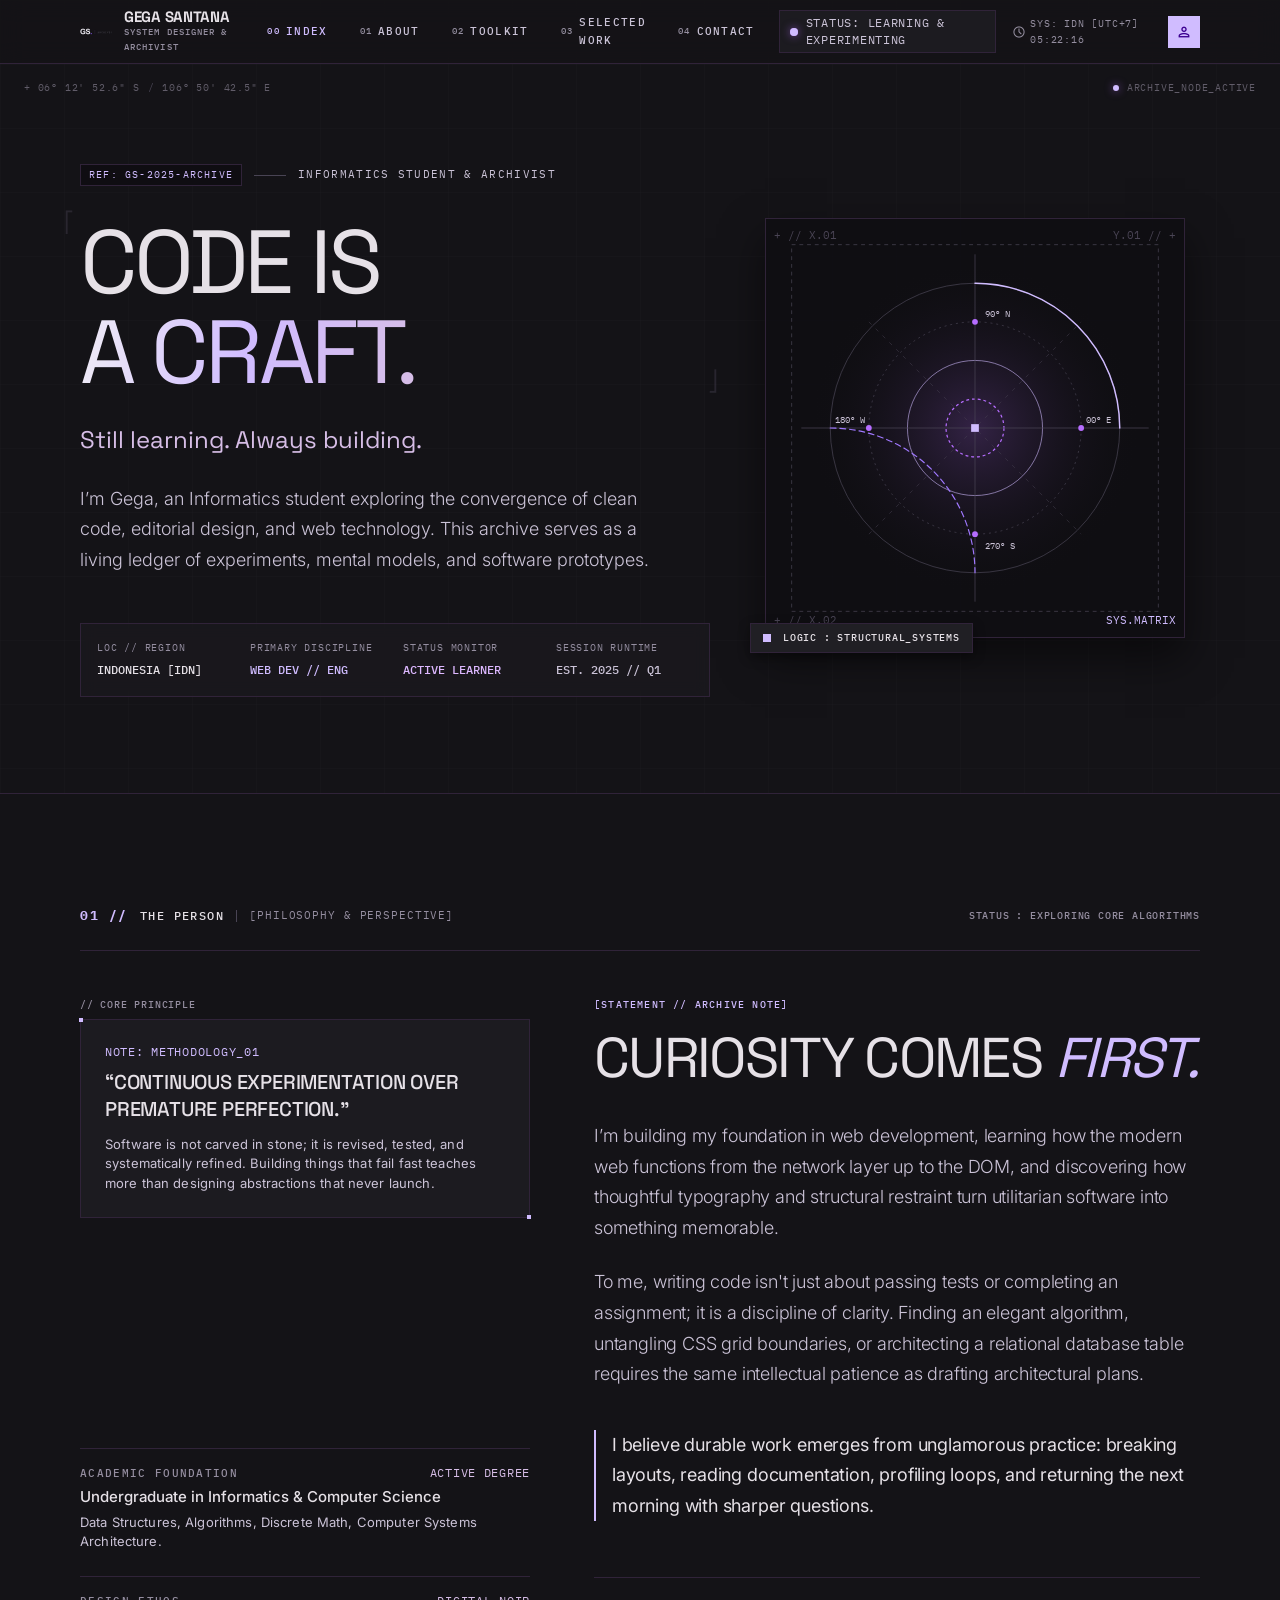
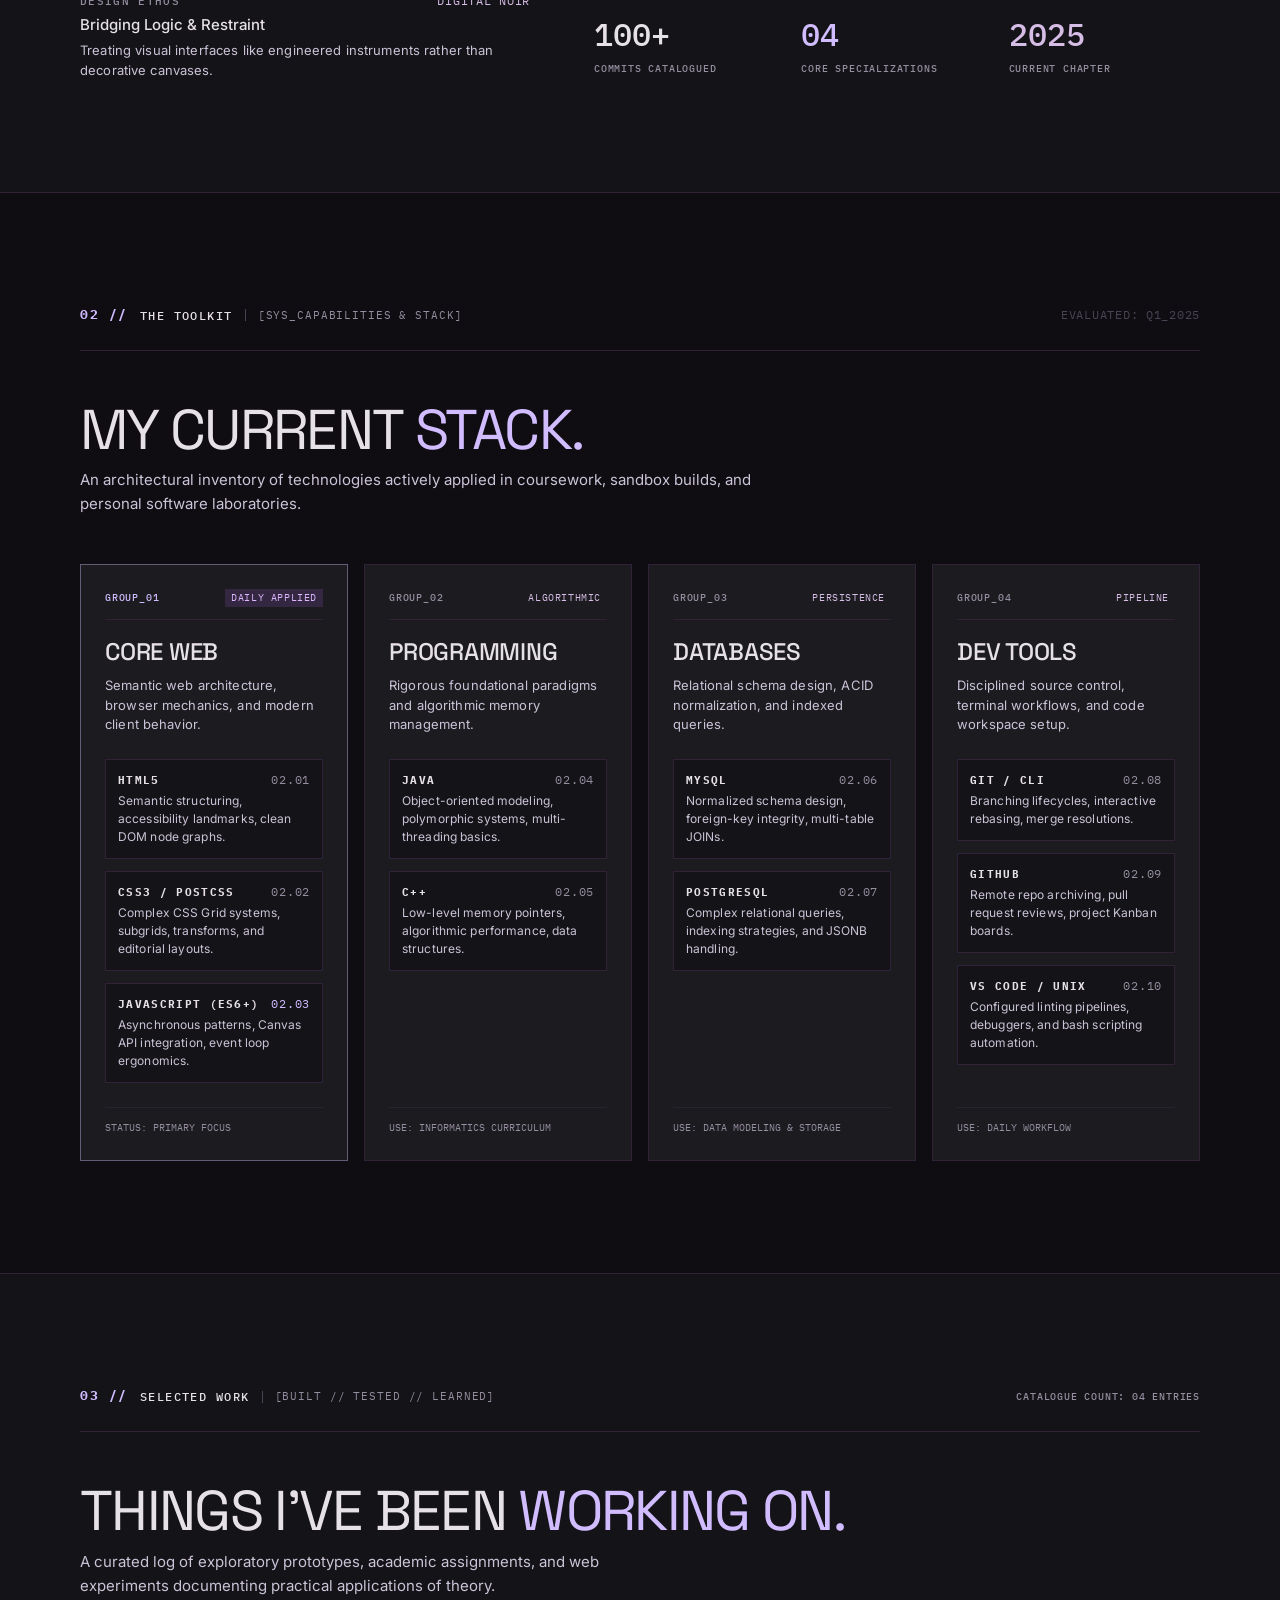
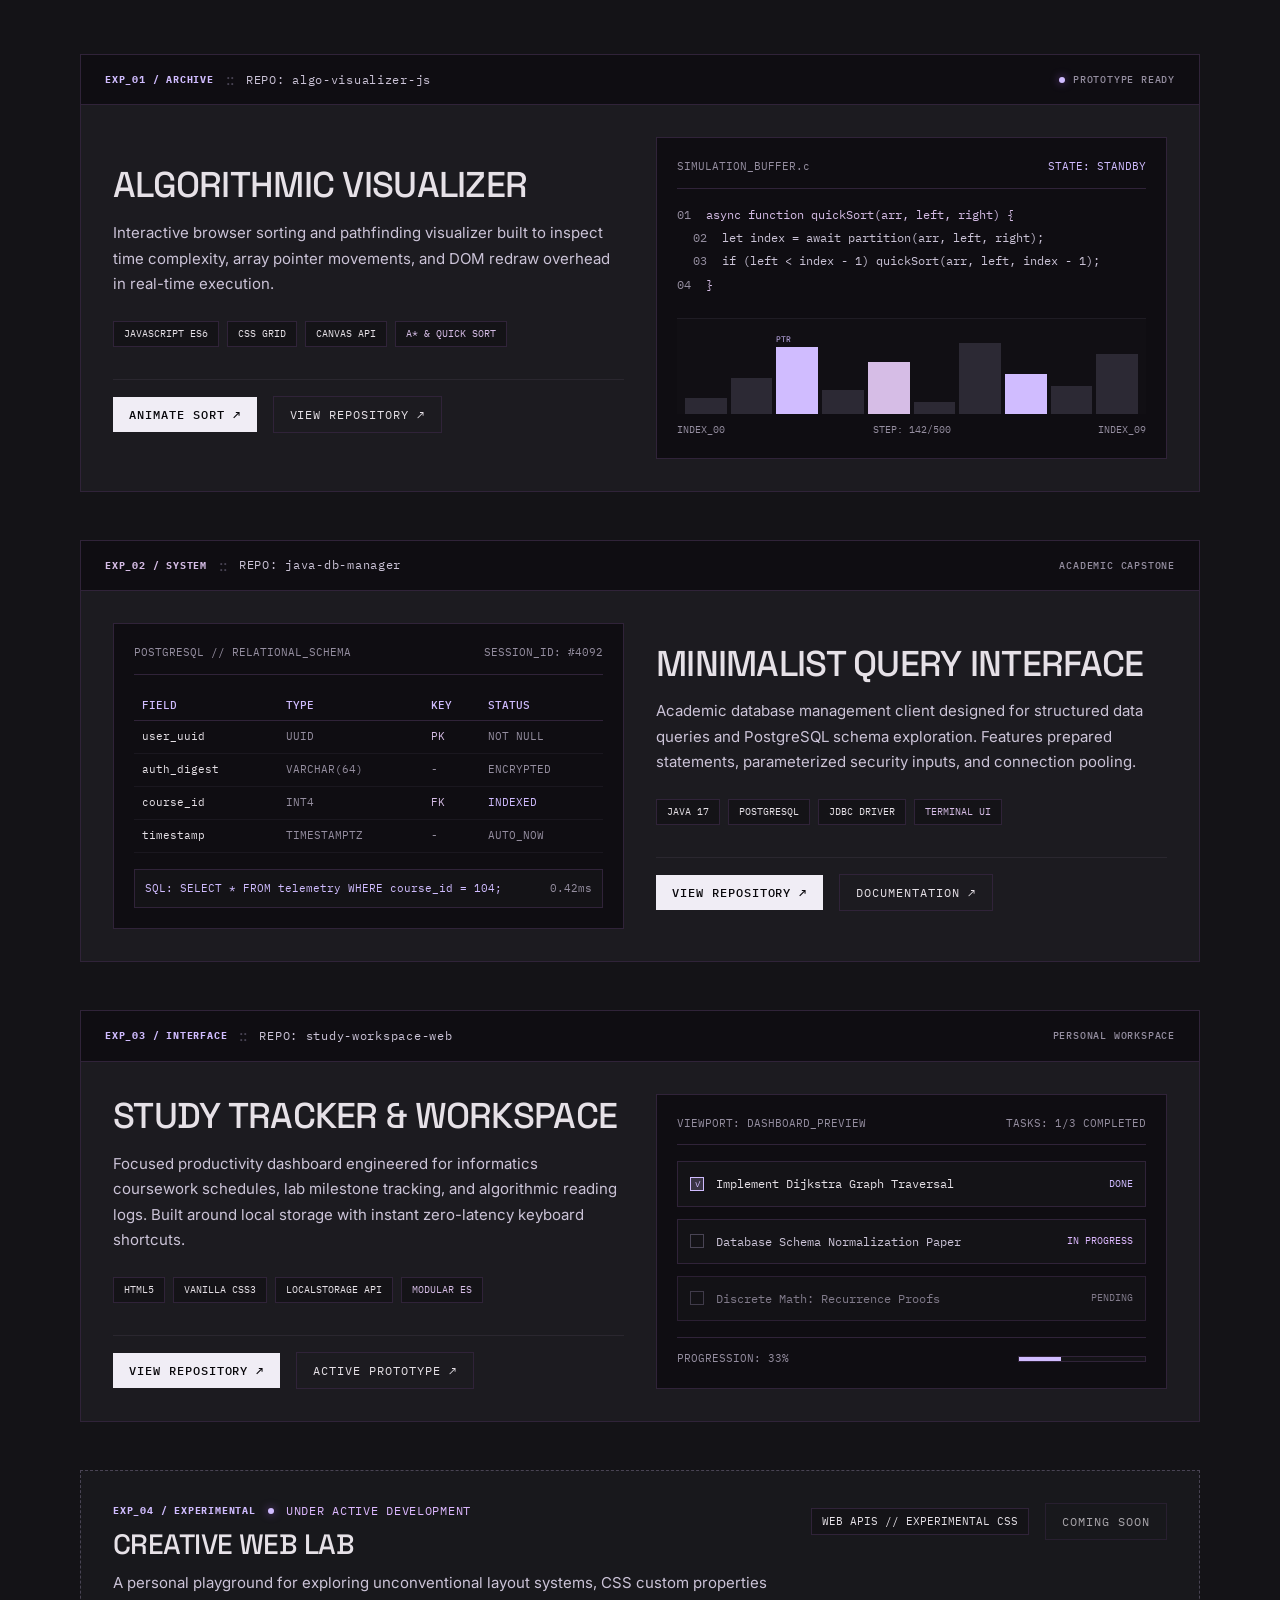
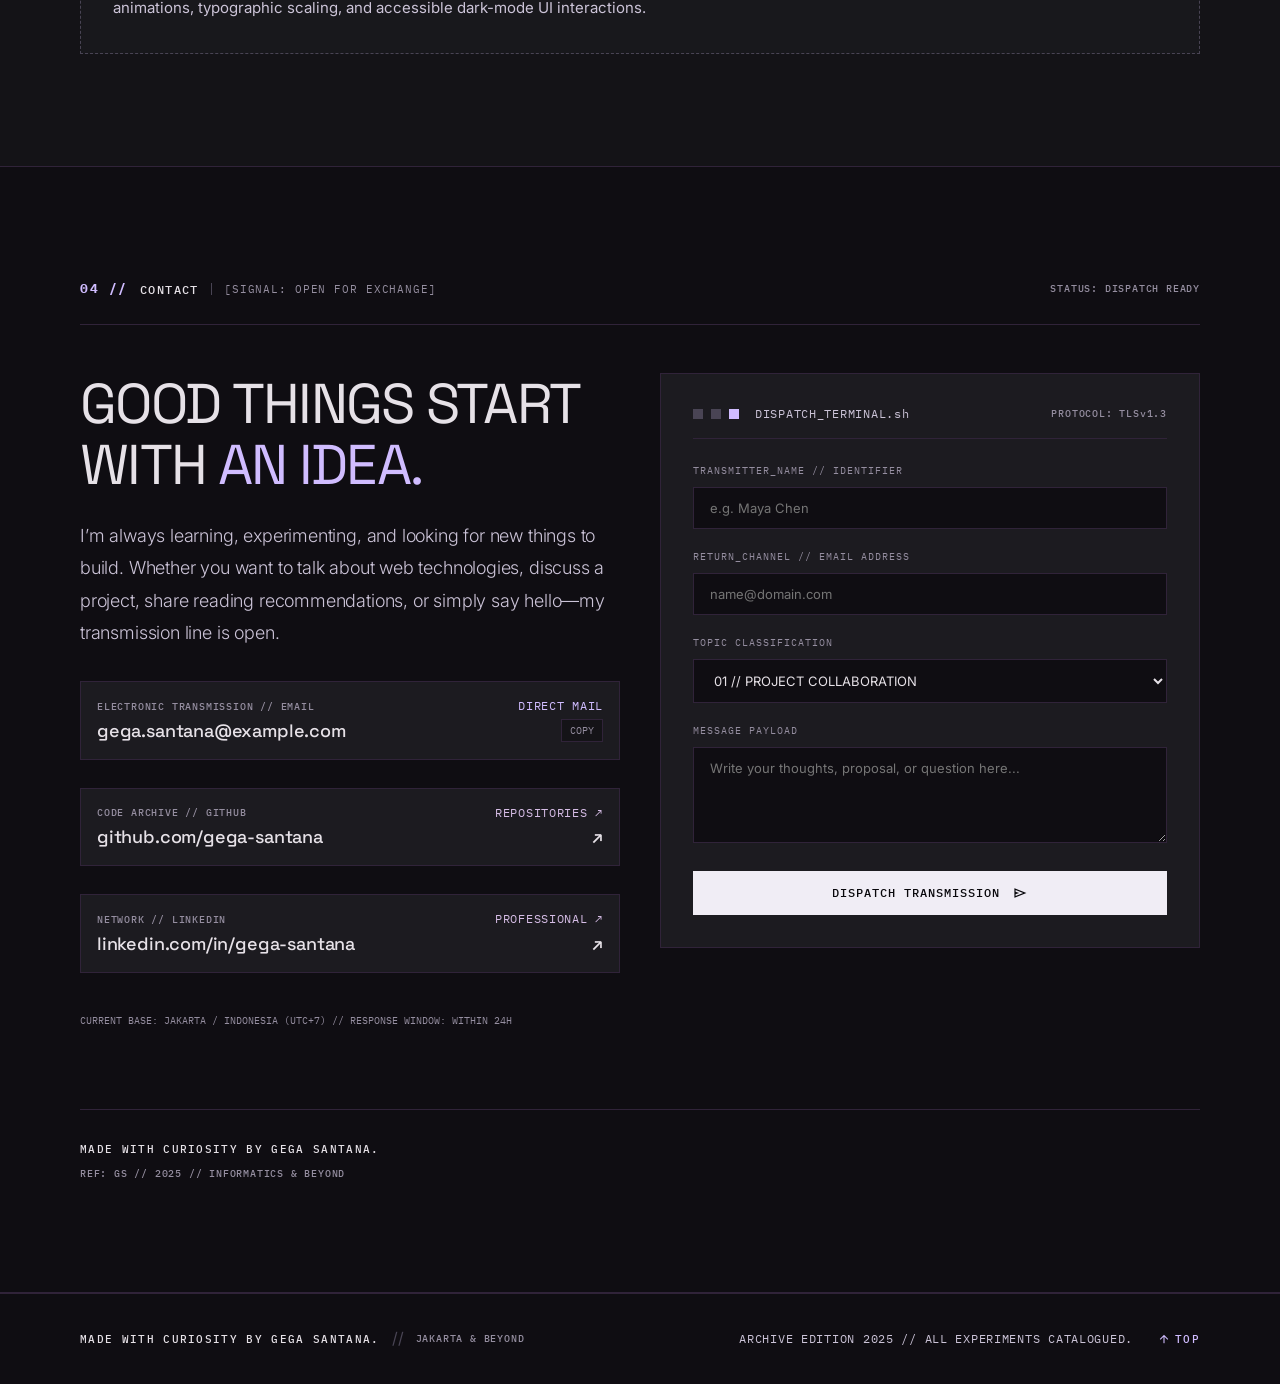
==== my-portfolio/index.html @ 88739dcd "Implementasi struktur dan desain portofolio Digital Noir" ====
<!DOCTYPE html>
<html lang="en">
<head>
  <meta charset="UTF-8">
  <meta name="viewport" content="width=device-width, initial-scale=1.0">
  <meta name="description" content="Gega Santana // Digital Noir Portfolio & Archive — Informatics student exploring clean code, editorial design, and web technology.">
  <title>Gega Santana // Digital Noir Archive</title>

  <!-- Google Fonts: Space Grotesk, Inter, IBM Plex Mono -->
  <link rel="preconnect" href="https://fonts.googleapis.com">
  <link rel="preconnect" href="https://fonts.gstatic.com" crossorigin>
  <link href="https://fonts.googleapis.com/css2?family=IBM+Plex+Mono:ital,wght@0,400;0,500;0,600;1,400&family=Inter:wght@300;400;500;600&family=Space+Grotesk:wght@400;500;600;700&display=swap" rel="stylesheet">

  <!-- Google Material Symbols Outlined -->
  <link href="https://fonts.googleapis.com/css2?family=Material+Symbols+Outlined:wght,FILL@100..700,0..1&display=swap" rel="stylesheet">

  <!-- Custom Stylesheets (Vanilla CSS3) -->
  <link rel="stylesheet" href="css/style.css">
  <link rel="stylesheet" href="css/responsive.css">
</head>
<body>

  <!-- =========================================================================
       SITE HEADER & ARCHIVAL NAVIGATION
       ========================================================================= -->
  <header class="site-header">
    <div class="site-wrapper header-container">
      
      <!-- Monogram Brand Identifier -->
      <a href="#index" class="brand-wrapper">
        <img src="assets/images/logo.png" alt="GS. Monogram Logo" class="brand-logo" id="site-logo">
        <div class="brand-meta">
          <span class="brand-name">GEGA SANTANA</span>
          <span class="brand-role">SYSTEM DESIGNER &amp; ARCHIVIST</span>
        </div>
      </a>

      <!-- Desktop Navigation Bar -->
      <nav class="desktop-nav" id="desktop-navigation">
        <a href="#index" class="nav-link active" data-nav="index">
          <span class="nav-index">00</span>INDEX
        </a>
        <a href="#about" class="nav-link" data-nav="about">
          <span class="nav-index">01</span>ABOUT
        </a>
        <a href="#toolkit" class="nav-link" data-nav="toolkit">
          <span class="nav-index">02</span>TOOLKIT
        </a>
        <a href="#selected-work" class="nav-link" data-nav="selected-work">
          <span class="nav-index">03</span>SELECTED WORK
        </a>
        <a href="#contact" class="nav-link" data-nav="contact">
          <span class="nav-index">04</span>CONTACT
        </a>
      </nav>

      <!-- Status & Utility Controls -->
      <div class="header-status-area">
        <div class="status-badge">
          <span class="status-ping-wrap">
            <span class="status-ping-pulse"></span>
            <span class="status-ping-dot"></span>
          </span>
          <span class="font-meta-code">STATUS: LEARNING &amp; EXPERIMENTING</span>
        </div>

        <div class="time-badge">
          <span class="material-symbols-outlined">schedule</span>
          <span id="utc-clock">SYS: IDN [UTC+7]</span>
        </div>

        <div class="avatar-badge" title="Gega Santana Identity Node">
          <span class="material-symbols-outlined">person</span>
        </div>

        <!-- Mobile Menu Toggle Button -->
        <button class="nav-toggle-btn" id="nav-toggle-btn" aria-label="Toggle Navigation Menu">
          <span></span>
          <span></span>
          <span></span>
        </button>
      </div>

    </div>
  </header>

  <!-- Mobile Drawer Menu -->
  <div class="mobile-nav-drawer" id="mobile-nav-drawer">
    <a href="#index" class="mobile-nav-link active" data-nav="index">
      <span>00 // INDEX</span>
      <span class="font-meta-tag">HOME</span>
    </a>
    <a href="#about" class="mobile-nav-link" data-nav="about">
      <span>01 // ABOUT</span>
      <span class="font-meta-tag">THE PERSON</span>
    </a>
    <a href="#toolkit" class="mobile-nav-link" data-nav="toolkit">
      <span>02 // TOOLKIT</span>
      <span class="font-meta-tag">TECH STACK</span>
    </a>
    <a href="#selected-work" class="mobile-nav-link" data-nav="selected-work">
      <span>03 // SELECTED WORK</span>
      <span class="font-meta-tag">CATALOGUE</span>
    </a>
    <a href="#contact" class="mobile-nav-link" data-nav="contact">
      <span>04 // CONTACT</span>
      <span class="font-meta-tag">DISPATCH</span>
    </a>
  </div>

  <main>
    <!-- =========================================================================
         HERO SECTION: CODE IS A CRAFT
         ========================================================================= -->
    <section class="hero-section" id="index">
      <div class="drafting-grid-bg"></div>

      <!-- Atmospheric Coordinates -->
      <div class="hero-coords-left">
        <span>+ 06° 12' 52.6" S</span>
        <span style="color: var(--color-outline-variant);">/</span>
        <span>106° 50' 42.5" E</span>
      </div>
      <div class="hero-coords-right">
        <span class="status-ping-dot" style="width: 6px; height: 6px;"></span>
        <span>ARCHIVE_NODE_ACTIVE</span>
      </div>

      <div class="site-wrapper">
        <div class="hero-grid">
          
          <!-- Left Column: Typography & Intent -->
          <div style="z-index: 2;">
            
            <div class="hero-badge-tag">
              <span class="hero-badge-ref">REF: GS-2025-ARCHIVE</span>
              <span class="hero-badge-line"></span>
              <span class="hero-badge-role">INFORMATICS STUDENT &amp; ARCHIVIST</span>
            </div>

            <div class="hero-title-wrap">
              <div class="bracket-tl">⎡</div>
              <h1 class="font-display-xl">
                CODE IS <br>
                <span class="text-gradient">A CRAFT.</span>
              </h1>
              <div class="bracket-br">⎦</div>
            </div>

            <h2 class="hero-subhead">
              Still learning. Always building.
            </h2>

            <p class="hero-narrative">
              I’m Gega, an Informatics student exploring the convergence of clean code, editorial design, and web technology. This archive serves as a living ledger of experiments, mental models, and software prototypes.
            </p>

            <!-- Technical Metadata Block -->
            <div class="hero-meta-panel">
              <div>
                <span class="meta-item-label">LOC // REGION</span>
                <span class="meta-item-value" style="color: var(--color-on-surface);">INDONESIA [IDN]</span>
              </div>
              <div>
                <span class="meta-item-label">PRIMARY DISCIPLINE</span>
                <span class="meta-item-value" style="color: var(--color-primary);">WEB DEV // ENG</span>
              </div>
              <div>
                <span class="meta-item-label">STATUS MONITOR</span>
                <span class="meta-item-value" style="color: var(--color-tertiary);">ACTIVE LEARNER</span>
              </div>
              <div>
                <span class="meta-item-label">SESSION RUNTIME</span>
                <span class="meta-item-value" style="color: var(--color-on-surface-variant);">EST. 2025 // Q1</span>
              </div>
            </div>

          </div>

          <!-- Right Column: Bespoke Architectural Vector Matrix -->
          <div class="vector-matrix-wrapper">
            <div class="vector-matrix-box">
              <div class="vector-bracket-tl">+ // X.01</div>
              <div class="vector-bracket-tr">Y.01 // +</div>
              <div class="vector-bracket-bl">+ // X.02</div>
              <div class="vector-bracket-br">SYS.MATRIX</div>

              <!-- Precision Technical SVG Matrix -->
              <svg class="vector-matrix-svg" viewBox="0 0 400 400" fill="none" xmlns="http://www.w3.org/2000/svg">
                <defs>
                  <radialGradient id="matrixGlow" cx="50%" cy="50%" r="50%">
                    <stop offset="0%" stop-color="#b66dff" stop-opacity="0.22" />
                    <stop offset="100%" stop-color="#141317" stop-opacity="0" />
                  </radialGradient>
                </defs>
                <rect x="10" y="10" width="380" height="380" stroke="currentColor" stroke-width="0.75" stroke-dasharray="4 4" />
                <circle cx="200" cy="200" r="170" fill="url(#matrixGlow)" />
                <circle cx="200" cy="200" r="150" stroke="currentColor" stroke-width="0.75" />
                <circle cx="200" cy="200" r="110" stroke="currentColor" stroke-width="0.75" stroke-dasharray="2 4" />
                <circle cx="200" cy="200" r="70" stroke="#d0bcff" stroke-width="1" stroke-opacity="0.6" />
                <circle cx="200" cy="200" r="30" stroke="#b66dff" stroke-width="1.25" stroke-dasharray="3 3" />
                
                <!-- Crosshair Axes -->
                <line x1="20" y1="200" x2="380" y2="200" stroke="currentColor" stroke-width="0.75" />
                <line x1="200" y1="20" x2="200" y2="380" stroke="currentColor" stroke-width="0.75" />
                
                <!-- Diagonal Calipers -->
                <line x1="90" y1="90" x2="310" y2="310" stroke="currentColor" stroke-width="0.5" stroke-dasharray="4 6" />
                <line x1="90" y1="310" x2="310" y2="90" stroke="currentColor" stroke-width="0.5" stroke-dasharray="4 6" />
                
                <!-- Geometric Matrix Points -->
                <rect x="196" y="196" width="8" height="8" fill="#d0bcff" />
                <circle cx="200" cy="90" r="3" fill="#b66dff" />
                <circle cx="200" cy="310" r="3" fill="#b66dff" />
                <circle cx="90" cy="200" r="3" fill="#b66dff" />
                <circle cx="310" cy="200" r="3" fill="#b66dff" />
                
                <!-- Caliper Arcs -->
                <path d="M 200 50 A 150 150 0 0 1 350 200" stroke="#d0bcff" stroke-width="1.5" stroke-linecap="round" />
                <path d="M 50 200 A 150 150 0 0 1 200 350" stroke="#a078ff" stroke-width="1.2" stroke-linecap="round" stroke-dasharray="6 4" />
                
                <!-- Monospaced Caliper Markings -->
                <text x="210" y="85" fill="#cbc3d7" font-family="IBM Plex Mono" font-size="9">90° N</text>
                <text x="315" y="195" fill="#cbc3d7" font-family="IBM Plex Mono" font-size="9">00° E</text>
                <text x="210" y="325" fill="#cbc3d7" font-family="IBM Plex Mono" font-size="9">270° S</text>
                <text x="55" y="195" fill="#cbc3d7" font-family="IBM Plex Mono" font-size="9">180° W</text>
              </svg>

              <!-- Floating Sub-label Card -->
              <div class="vector-matrix-caption">
                <span class="vector-matrix-caption-dot"></span>
                <span class="font-meta-tag" style="color: var(--color-on-surface); text-transform: uppercase;">LOGIC : STRUCTURAL_SYSTEMS</span>
              </div>
            </div>
          </div>

        </div>
      </div>
    </section>

    <!-- =========================================================================
         SECTION 01: THE PERSON (ABOUT & PHILOSOPHY)
         ========================================================================= -->
    <section class="section-block" id="about">
      <div class="site-wrapper section-inner">
        
        <!-- Section Index Header -->
        <div class="section-header-row">
          <div class="section-index-badge">
            <span class="section-index-number">01 //</span>
            <span class="section-index-title">THE PERSON</span>
            <span class="section-index-divider"></span>
            <span class="section-index-subtag">[PHILOSOPHY &amp; PERSPECTIVE]</span>
          </div>
          <div class="font-meta-tag" style="color: var(--color-outline);">STATUS : EXPLORING CORE ALGORITHMS</div>
        </div>

        <div class="about-grid">
          
          <!-- Left Column: Core Principle & Foundation -->
          <div class="about-left-col">
            <div>
              <span class="font-meta-tag" style="color: var(--color-outline); margin-bottom: 0.5rem; display: block;">// CORE PRINCIPLE</span>
              <div class="callout-block">
                <div class="corner-pin-tl"></div>
                <div class="corner-pin-br"></div>
                <span class="font-meta-code" style="color: var(--color-primary); display: block; margin-bottom: 0.5rem;">NOTE: METHODOLOGY_01</span>
                <p class="font-headline-sm" style="font-size: 1.25rem; text-transform: uppercase; margin-bottom: 0.75rem; color: var(--color-on-surface);">
                  “Continuous experimentation over premature perfection.”
                </p>
                <p class="font-body-sm" style="color: var(--color-on-surface-variant);">
                  Software is not carved in stone; it is revised, tested, and systematically refined. Building things that fail fast teaches more than designing abstractions that never launch.
                </p>
              </div>
            </div>

            <!-- Academic Foundation Specs -->
            <div class="academic-specs-card">
              <div class="academic-spec-row">
                <div class="academic-spec-head">
                  <span class="font-meta-index" style="color: var(--color-outline);">ACADEMIC FOUNDATION</span>
                  <span class="font-meta-code" style="color: var(--color-secondary);">ACTIVE DEGREE</span>
                </div>
                <p class="font-body-md" style="color: var(--color-on-surface); font-weight: 500;">Undergraduate in Informatics &amp; Computer Science</p>
                <p class="font-body-sm" style="color: var(--color-on-surface-variant); margin-top: 0.25rem;">Data Structures, Algorithms, Discrete Math, Computer Systems Architecture.</p>
              </div>

              <div class="academic-spec-row">
                <div class="academic-spec-head">
                  <span class="font-meta-index" style="color: var(--color-outline);">DESIGN ETHOS</span>
                  <span class="font-meta-code" style="color: var(--color-secondary);">DIGITAL NOIR</span>
                </div>
                <p class="font-body-md" style="color: var(--color-on-surface); font-weight: 500;">Bridging Logic &amp; Restraint</p>
                <p class="font-body-sm" style="color: var(--color-on-surface-variant); margin-top: 0.25rem;">Treating visual interfaces like engineered instruments rather than decorative canvases.</p>
              </div>
            </div>
          </div>

          <!-- Right Column: Editorial Reflection -->
          <div class="about-right-col">
            <span class="font-meta-tag" style="color: var(--color-primary); margin-bottom: 1rem; display: block; letter-spacing: 0.12em;">[STATEMENT // ARCHIVE NOTE]</span>
            <h2 class="font-headline-lg" style="margin-bottom: 2rem;">
              Curiosity comes <span style="color: var(--color-primary); font-style: italic;">first.</span>
            </h2>

            <div class="about-editorial-text font-body-lg" style="color: var(--color-on-surface-variant);">
              <p>
                I’m building my foundation in web development, learning how the modern web functions from the network layer up to the DOM, and discovering how thoughtful typography and structural restraint turn utilitarian software into something memorable.
              </p>
              <p>
                To me, writing code isn't just about passing tests or completing an assignment; it is a discipline of clarity. Finding an elegant algorithm, untangling CSS grid boundaries, or architecting a relational database table requires the same intellectual patience as drafting architectural plans.
              </p>
              <p class="quote-highlight">
                I believe durable work emerges from unglamorous practice: breaking layouts, reading documentation, profiling loops, and returning the next morning with sharper questions.
              </p>
            </div>

            <!-- Metrics Bar -->
            <div class="metrics-bar">
              <div>
                <span class="metric-number" style="color: var(--color-on-surface);">100+</span>
                <span class="font-meta-tag" style="color: var(--color-outline);">COMMITS CATALOGUED</span>
              </div>
              <div>
                <span class="metric-number" style="color: var(--color-primary);">04</span>
                <span class="font-meta-tag" style="color: var(--color-outline);">CORE SPECIALIZATIONS</span>
              </div>
              <div>
                <span class="metric-number" style="color: var(--color-secondary);">2025</span>
                <span class="font-meta-tag" style="color: var(--color-outline);">CURRENT CHAPTER</span>
              </div>
            </div>
          </div>

        </div>

      </div>
    </section>

    <!-- =========================================================================
         SECTION 02: THE TOOLKIT (TECHNICAL STACK)
         ========================================================================= -->
    <section class="section-block" id="toolkit" style="background-color: var(--color-surface-lowest);">
      <div class="site-wrapper section-inner">
        
        <!-- Section Index Header -->
        <div class="section-header-row">
          <div class="section-index-badge">
            <span class="section-index-number">02 //</span>
            <span class="section-index-title">THE TOOLKIT</span>
            <span class="section-index-divider"></span>
            <span class="section-index-subtag">[SYS_CAPABILITIES &amp; STACK]</span>
          </div>
          <div class="font-meta-code" style="color: var(--color-outline-variant);">EVALUATED: Q1_2025</div>
        </div>

        <div style="margin-bottom: 3rem;">
          <h2 class="font-headline-lg">
            My current <span style="color: var(--color-primary);">stack.</span>
          </h2>
          <p class="font-body-md" style="color: var(--color-on-surface-variant); margin-top: 0.5rem; max-width: 42rem;">
            An architectural inventory of technologies actively applied in coursework, sandbox builds, and personal software laboratories.
          </p>
        </div>

        <!-- 4-Group Architectural Stack Grid -->
        <div class="toolkit-matrix">
          
          <!-- Group 01: Core Web -->
          <div class="toolkit-group-card featured">
            <div>
              <div class="toolkit-group-header">
                <span class="font-meta-tag" style="color: var(--color-primary);">GROUP_01</span>
                <span class="badge-tag-pill tertiary font-meta-code">DAILY APPLIED</span>
              </div>
              <h3 class="font-headline-sm" style="color: var(--color-on-surface); text-transform: uppercase; margin-bottom: 0.5rem;">CORE WEB</h3>
              <p class="font-body-sm" style="color: var(--color-on-surface-variant);">Semantic web architecture, browser mechanics, and modern client behavior.</p>

              <div class="toolkit-items-stack">
                <div class="toolkit-item-box featured">
                  <div class="toolkit-item-header">
                    <span class="font-meta-index" style="color: var(--color-on-surface); font-weight: 700;">HTML5</span>
                    <span class="font-meta-code" style="color: var(--color-outline);">02.01</span>
                  </div>
                  <p class="font-body-sm" style="color: var(--color-on-surface-variant); font-size: 0.75rem;">Semantic structuring, accessibility landmarks, clean DOM node graphs.</p>
                </div>

                <div class="toolkit-item-box featured">
                  <div class="toolkit-item-header">
                    <span class="font-meta-index" style="color: var(--color-on-surface); font-weight: 700;">CSS3 / POSTCSS</span>
                    <span class="font-meta-code" style="color: var(--color-outline);">02.02</span>
                  </div>
                  <p class="font-body-sm" style="color: var(--color-on-surface-variant); font-size: 0.75rem;">Complex CSS Grid systems, subgrids, transforms, and editorial layouts.</p>
                </div>

                <div class="toolkit-item-box featured">
                  <div class="toolkit-item-header">
                    <span class="font-meta-index" style="color: var(--color-on-surface); font-weight: 700;">JAVASCRIPT (ES6+)</span>
                    <span class="font-meta-code" style="color: var(--color-primary);">02.03</span>
                  </div>
                  <p class="font-body-sm" style="color: var(--color-on-surface-variant); font-size: 0.75rem;">Asynchronous patterns, Canvas API integration, event loop ergonomics.</p>
                </div>
              </div>
            </div>
            <div class="toolkit-footer-note">STATUS: PRIMARY FOCUS</div>
          </div>

          <!-- Group 02: Programming -->
          <div class="toolkit-group-card">
            <div>
              <div class="toolkit-group-header">
                <span class="font-meta-tag" style="color: var(--color-outline);">GROUP_02</span>
                <span class="badge-tag-pill secondary font-meta-code">ALGORITHMIC</span>
              </div>
              <h3 class="font-headline-sm" style="color: var(--color-on-surface); text-transform: uppercase; margin-bottom: 0.5rem;">PROGRAMMING</h3>
              <p class="font-body-sm" style="color: var(--color-on-surface-variant);">Rigorous foundational paradigms and algorithmic memory management.</p>

              <div class="toolkit-items-stack">
                <div class="toolkit-item-box">
                  <div class="toolkit-item-header">
                    <span class="font-meta-index" style="color: var(--color-on-surface); font-weight: 700;">JAVA</span>
                    <span class="font-meta-code" style="color: var(--color-outline);">02.04</span>
                  </div>
                  <p class="font-body-sm" style="color: var(--color-on-surface-variant); font-size: 0.75rem;">Object-oriented modeling, polymorphic systems, multi-threading basics.</p>
                </div>

                <div class="toolkit-item-box">
                  <div class="toolkit-item-header">
                    <span class="font-meta-index" style="color: var(--color-on-surface); font-weight: 700;">C++</span>
                    <span class="font-meta-code" style="color: var(--color-outline);">02.05</span>
                  </div>
                  <p class="font-body-sm" style="color: var(--color-on-surface-variant); font-size: 0.75rem;">Low-level memory pointers, algorithmic performance, data structures.</p>
                </div>
              </div>
            </div>
            <div class="toolkit-footer-note">USE: INFORMATICS CURRICULUM</div>
          </div>

          <!-- Group 03: Databases -->
          <div class="toolkit-group-card">
            <div>
              <div class="toolkit-group-header">
                <span class="font-meta-tag" style="color: var(--color-outline);">GROUP_03</span>
                <span class="badge-tag-pill secondary font-meta-code">PERSISTENCE</span>
              </div>
              <h3 class="font-headline-sm" style="color: var(--color-on-surface); text-transform: uppercase; margin-bottom: 0.5rem;">DATABASES</h3>
              <p class="font-body-sm" style="color: var(--color-on-surface-variant);">Relational schema design, ACID normalization, and indexed queries.</p>

              <div class="toolkit-items-stack">
                <div class="toolkit-item-box">
                  <div class="toolkit-item-header">
                    <span class="font-meta-index" style="color: var(--color-on-surface); font-weight: 700;">MYSQL</span>
                    <span class="font-meta-code" style="color: var(--color-outline);">02.06</span>
                  </div>
                  <p class="font-body-sm" style="color: var(--color-on-surface-variant); font-size: 0.75rem;">Normalized schema design, foreign-key integrity, multi-table JOINs.</p>
                </div>

                <div class="toolkit-item-box">
                  <div class="toolkit-item-header">
                    <span class="font-meta-index" style="color: var(--color-on-surface); font-weight: 700;">POSTGRESQL</span>
                    <span class="font-meta-code" style="color: var(--color-outline);">02.07</span>
                  </div>
                  <p class="font-body-sm" style="color: var(--color-on-surface-variant); font-size: 0.75rem;">Complex relational queries, indexing strategies, and JSONB handling.</p>
                </div>
              </div>
            </div>
            <div class="toolkit-footer-note">USE: DATA MODELING &amp; STORAGE</div>
          </div>

          <!-- Group 04: Dev Tools -->
          <div class="toolkit-group-card">
            <div>
              <div class="toolkit-group-header">
                <span class="font-meta-tag" style="color: var(--color-outline);">GROUP_04</span>
                <span class="badge-tag-pill secondary font-meta-code">PIPELINE</span>
              </div>
              <h3 class="font-headline-sm" style="color: var(--color-on-surface); text-transform: uppercase; margin-bottom: 0.5rem;">DEV TOOLS</h3>
              <p class="font-body-sm" style="color: var(--color-on-surface-variant);">Disciplined source control, terminal workflows, and code workspace setup.</p>

              <div class="toolkit-items-stack">
                <div class="toolkit-item-box">
                  <div class="toolkit-item-header">
                    <span class="font-meta-index" style="color: var(--color-on-surface); font-weight: 700;">GIT / CLI</span>
                    <span class="font-meta-code" style="color: var(--color-outline);">02.08</span>
                  </div>
                  <p class="font-body-sm" style="color: var(--color-on-surface-variant); font-size: 0.75rem;">Branching lifecycles, interactive rebasing, merge resolutions.</p>
                </div>

                <div class="toolkit-item-box">
                  <div class="toolkit-item-header">
                    <span class="font-meta-index" style="color: var(--color-on-surface); font-weight: 700;">GITHUB</span>
                    <span class="font-meta-code" style="color: var(--color-outline);">02.09</span>
                  </div>
                  <p class="font-body-sm" style="color: var(--color-on-surface-variant); font-size: 0.75rem;">Remote repo archiving, pull request reviews, project Kanban boards.</p>
                </div>

                <div class="toolkit-item-box">
                  <div class="toolkit-item-header">
                    <span class="font-meta-index" style="color: var(--color-on-surface); font-weight: 700;">VS CODE / UNIX</span>
                    <span class="font-meta-code" style="color: var(--color-outline);">02.10</span>
                  </div>
                  <p class="font-body-sm" style="color: var(--color-on-surface-variant); font-size: 0.75rem;">Configured linting pipelines, debuggers, and bash scripting automation.</p>
                </div>
              </div>
            </div>
            <div class="toolkit-footer-note">USE: DAILY WORKFLOW</div>
          </div>

        </div>

      </div>
    </section>

    <!-- =========================================================================
         SECTION 03: SELECTED WORK (EXPERIMENTS & CAPSTONES)
         ========================================================================= -->
    <section class="section-block" id="selected-work">
      <div class="site-wrapper section-inner">
        
        <!-- Section Index Header -->
        <div class="section-header-row">
          <div class="section-index-badge">
            <span class="section-index-number">03 //</span>
            <span class="section-index-title">SELECTED WORK</span>
            <span class="section-index-divider"></span>
            <span class="section-index-subtag">[BUILT // TESTED // LEARNED]</span>
          </div>
          <div class="font-meta-tag" style="color: var(--color-outline);">CATALOGUE COUNT: 04 ENTRIES</div>
        </div>

        <div style="margin-bottom: 3.5rem;">
          <h2 class="font-headline-lg">
            Things I’ve been <span style="color: var(--color-primary);">working on.</span>
          </h2>
          <p class="font-body-md" style="color: var(--color-on-surface-variant); margin-top: 0.5rem; max-width: 38rem;">
            A curated log of exploratory prototypes, academic assignments, and web experiments documenting practical applications of theory.
          </p>
        </div>

        <div class="project-list-stack">
          
          <!-- PROJECT 01: Algorithmic Visualizer -->
          <article class="project-card">
            <div class="project-card-header">
              <div style="display: flex; align-items: center; gap: 0.75rem;">
                <span class="font-meta-tag" style="color: var(--color-primary); font-weight: 700;">EXP_01 / ARCHIVE</span>
                <span style="color: var(--color-outline-variant);">::</span>
                <span class="font-meta-code" style="color: var(--color-on-surface-variant);">REPO: algo-visualizer-js</span>
              </div>
              <div style="display: flex; align-items: center; gap: 0.5rem;">
                <span class="status-ping-dot" style="width: 6px; height: 6px;"></span>
                <span class="font-meta-tag" style="color: var(--color-outline);">PROTOTYPE READY</span>
              </div>
            </div>

            <div class="project-card-body">
              <div>
                <h3 class="font-headline-md" style="margin-bottom: 0.75rem;">Algorithmic Visualizer</h3>
                <p class="font-body-md" style="color: var(--color-on-surface-variant); margin-bottom: 1.5rem; line-height: 1.7;">
                  Interactive browser sorting and pathfinding visualizer built to inspect time complexity, array pointer movements, and DOM redraw overhead in real-time execution.
                </p>

                <div class="project-chips-wrap">
                  <span class="tech-chip">JAVASCRIPT ES6</span>
                  <span class="tech-chip">CSS GRID</span>
                  <span class="tech-chip">CANVAS API</span>
                  <span class="tech-chip accent">A* &amp; QUICK SORT</span>
                </div>

                <div class="project-actions-row">
                  <a href="#selected-work" class="btn-primary-action" id="run-sort-btn">
                    <span>ANIMATE SORT</span> <span>↗</span>
                  </a>
                  <a href="#selected-work" class="btn-secondary-action">
                    <span>VIEW REPOSITORY</span> <span>↗</span>
                  </a>
                </div>
              </div>

              <!-- Interactive Schematic -->
              <div class="schematic-window">
                <div class="schematic-window-header">
                  <span>SIMULATION_BUFFER.c</span>
                  <span id="sort-state-indicator" style="color: var(--color-primary);">STATE: STANDBY</span>
                </div>

                <div class="code-snippet-box">
                  <p style="color: var(--color-secondary);"><span class="code-line-num">01</span> async function quickSort(arr, left, right) {</p>
                  <p style="padding-left: 1rem;"><span class="code-line-num">02</span>   let index = await partition(arr, left, right);</p>
                  <p style="padding-left: 1rem;"><span class="code-line-num">03</span>   if (left &lt; index - 1) quickSort(arr, left, index - 1);</p>
                  <p style="color: var(--color-secondary);"><span class="code-line-num">04</span> }</p>
                </div>

                <div class="bar-graph-display" id="bar-graph-container">
                  <div class="sort-bar" style="height: 20%;"></div>
                  <div class="sort-bar" style="height: 45%;"></div>
                  <div class="sort-bar active" style="height: 85%;"><span class="ptr-label">PTR</span></div>
                  <div class="sort-bar" style="height: 30%;"></div>
                  <div class="sort-bar pivot" style="height: 65%;"></div>
                  <div class="sort-bar" style="height: 15%;"></div>
                  <div class="sort-bar" style="height: 90%;"></div>
                  <div class="sort-bar active" style="height: 50%;"></div>
                  <div class="sort-bar" style="height: 35%;"></div>
                  <div class="sort-bar" style="height: 75%;"></div>
                </div>

                <div style="display: flex; justify-content: space-between; font-size: 0.625rem; color: var(--color-outline); padding-top: 0.5rem; font-family: var(--font-mono);">
                  <span>INDEX_00</span>
                  <span id="sort-step-count">STEP: 142/500</span>
                  <span>INDEX_09</span>
                </div>
              </div>

            </div>
          </article>

          <!-- PROJECT 02: Minimalist Query Interface -->
          <article class="project-card">
            <div class="project-card-header">
              <div style="display: flex; align-items: center; gap: 0.75rem;">
                <span class="font-meta-tag" style="color: var(--color-secondary); font-weight: 700;">EXP_02 / SYSTEM</span>
                <span style="color: var(--color-outline-variant);">::</span>
                <span class="font-meta-code" style="color: var(--color-on-surface-variant);">REPO: java-db-manager</span>
              </div>
              <span class="font-meta-tag" style="color: var(--color-outline);">ACADEMIC CAPSTONE</span>
            </div>

            <div class="project-card-body">
              <!-- Left: Tabular Schema Preview -->
              <div class="schematic-window">
                <div class="schematic-window-header">
                  <span>POSTGRESQL // RELATIONAL_SCHEMA</span>
                  <span>SESSION_ID: #4092</span>
                </div>

                <div style="overflow-x: auto;">
                  <table class="schema-table">
                    <thead>
                      <tr>
                        <th>FIELD</th>
                        <th>TYPE</th>
                        <th>KEY</th>
                        <th>STATUS</th>
                      </tr>
                    </thead>
                    <tbody>
                      <tr>
                        <td style="color: var(--color-on-surface);">user_uuid</td>
                        <td style="color: var(--color-outline);">UUID</td>
                        <td style="color: var(--color-secondary);">PK</td>
                        <td style="color: var(--color-outline);">NOT NULL</td>
                      </tr>
                      <tr>
                        <td style="color: var(--color-on-surface);">auth_digest</td>
                        <td style="color: var(--color-outline);">VARCHAR(64)</td>
                        <td style="color: var(--color-outline);">-</td>
                        <td style="color: var(--color-outline);">ENCRYPTED</td>
                      </tr>
                      <tr>
                        <td style="color: var(--color-on-surface);">course_id</td>
                        <td style="color: var(--color-outline);">INT4</td>
                        <td style="color: var(--color-secondary);">FK</td>
                        <td style="color: var(--color-primary);">INDEXED</td>
                      </tr>
                      <tr>
                        <td style="color: var(--color-on-surface);">timestamp</td>
                        <td style="color: var(--color-outline);">TIMESTAMPTZ</td>
                        <td style="color: var(--color-outline);">-</td>
                        <td style="color: var(--color-outline);">AUTO_NOW</td>
                      </tr>
                    </tbody>
                  </table>
                </div>

                <div class="sql-query-bar">
                  <span>SQL: SELECT * FROM telemetry WHERE course_id = 104;</span>
                  <span style="color: var(--color-outline);">0.42ms</span>
                </div>
              </div>

              <!-- Right: Info -->
              <div>
                <h3 class="font-headline-md" style="margin-bottom: 0.75rem;">Minimalist Query Interface</h3>
                <p class="font-body-md" style="color: var(--color-on-surface-variant); margin-bottom: 1.5rem; line-height: 1.7;">
                  Academic database management client designed for structured data queries and PostgreSQL schema exploration. Features prepared statements, parameterized security inputs, and connection pooling.
                </p>

                <div class="project-chips-wrap">
                  <span class="tech-chip">JAVA 17</span>
                  <span class="tech-chip">POSTGRESQL</span>
                  <span class="tech-chip">JDBC DRIVER</span>
                  <span class="tech-chip accent">TERMINAL UI</span>
                </div>

                <div class="project-actions-row">
                  <a href="#selected-work" class="btn-primary-action">
                    <span>VIEW REPOSITORY</span> <span>↗</span>
                  </a>
                  <a href="#selected-work" class="btn-secondary-action">
                    <span>DOCUMENTATION</span> <span>↗</span>
                  </a>
                </div>
              </div>
            </div>
          </article>

          <!-- PROJECT 03: Study Tracker & Workspace -->
          <article class="project-card">
            <div class="project-card-header">
              <div style="display: flex; align-items: center; gap: 0.75rem;">
                <span class="font-meta-tag" style="color: var(--color-primary); font-weight: 700;">EXP_03 / INTERFACE</span>
                <span style="color: var(--color-outline-variant);">::</span>
                <span class="font-meta-code" style="color: var(--color-on-surface-variant);">REPO: study-workspace-web</span>
              </div>
              <span class="font-meta-tag" style="color: var(--color-outline);">PERSONAL WORKSPACE</span>
            </div>

            <div class="project-card-body">
              <div>
                <h3 class="font-headline-md" style="margin-bottom: 0.75rem;">Study Tracker &amp; Workspace</h3>
                <p class="font-body-md" style="color: var(--color-on-surface-variant); margin-bottom: 1.5rem; line-height: 1.7;">
                  Focused productivity dashboard engineered for informatics coursework schedules, lab milestone tracking, and algorithmic reading logs. Built around local storage with instant zero-latency keyboard shortcuts.
                </p>

                <div class="project-chips-wrap">
                  <span class="tech-chip">HTML5</span>
                  <span class="tech-chip">VANILLA CSS3</span>
                  <span class="tech-chip">LOCALSTORAGE API</span>
                  <span class="tech-chip accent">MODULAR ES</span>
                </div>

                <div class="project-actions-row">
                  <a href="#selected-work" class="btn-primary-action">
                    <span>VIEW REPOSITORY</span> <span>↗</span>
                  </a>
                  <a href="#selected-work" class="btn-secondary-action">
                    <span>ACTIVE PROTOTYPE</span> <span>↗</span>
                  </a>
                </div>
              </div>

              <!-- Interactive Dashboard Schematic -->
              <div class="schematic-window">
                <div class="schematic-window-header">
                  <span>VIEWPORT: DASHBOARD_PREVIEW</span>
                  <span id="tracker-task-count">TASKS: 3 TOTAL</span>
                </div>

                <div style="display: flex; flex-direction: column; gap: 0.75rem; font-family: var(--font-mono); font-size: 0.75rem;">
                  <!-- Task Row 1 -->
                  <div class="task-row-item" data-task="1">
                    <div style="display: flex; align-items: center; gap: 0.75rem;">
                      <span class="task-checkbox-mock checked">✓</span>
                      <span style="color: var(--color-on-surface);">Implement Dijkstra Graph Traversal</span>
                    </div>
                    <span style="color: var(--color-primary); font-size: 0.625rem;">DONE</span>
                  </div>

                  <!-- Task Row 2 -->
                  <div class="task-row-item" data-task="2">
                    <div style="display: flex; align-items: center; gap: 0.75rem;">
                      <span class="task-checkbox-mock"></span>
                      <span style="color: var(--color-on-surface-variant);">Database Schema Normalization Paper</span>
                    </div>
                    <span style="color: var(--color-tertiary); font-size: 0.625rem;">IN PROGRESS</span>
                  </div>

                  <!-- Task Row 3 -->
                  <div class="task-row-item" data-task="3" style="opacity: 0.85;">
                    <div style="display: flex; align-items: center; gap: 0.75rem;">
                      <span class="task-checkbox-mock"></span>
                      <span style="color: var(--color-outline);">Discrete Math: Recurrence Proofs</span>
                    </div>
                    <span style="color: var(--color-outline); font-size: 0.625rem;">PENDING</span>
                  </div>
                </div>

                <div style="margin-top: 1rem; padding-top: 0.75rem; border-top: 1px solid var(--color-stroke); display: flex; justify-content: space-between; align-items: center; font-size: 0.6875rem; color: var(--color-outline); font-family: var(--font-mono);">
                  <span id="progress-percentage-label">PROGRESSION: 33%</span>
                  <div class="progress-track">
                    <div class="progress-fill" id="study-progress-bar" style="width: 33%;"></div>
                  </div>
                </div>
              </div>
            </div>
          </article>

          <!-- PROJECT 04: In Progress Sandbox -->
          <article class="sandbox-card">
            <div style="display: flex; flex-direction: column; gap: 1.5rem;">
              <div style="display: flex; flex-wrap: wrap; justify-content: space-between; align-items: flex-start; gap: 1rem;">
                <div>
                  <div style="display: flex; align-items: center; gap: 0.75rem; margin-bottom: 0.5rem;">
                    <span class="font-meta-tag" style="color: var(--color-primary); font-weight: 700;">EXP_04 / EXPERIMENTAL</span>
                    <span class="status-ping-dot" style="width: 6px; height: 6px;"></span>
                    <span class="font-meta-code" style="color: var(--color-tertiary); text-transform: uppercase;">UNDER ACTIVE DEVELOPMENT</span>
                  </div>
                  <h3 class="font-headline-md" style="font-size: 1.75rem; margin-bottom: 0.5rem;">Creative Web Lab</h3>
                  <p class="font-body-md" style="color: var(--color-on-surface-variant); max-width: 42rem; line-height: 1.7;">
                    A personal playground for exploring unconventional layout systems, CSS custom properties animations, typographic scaling, and accessible dark-mode UI interactions.
                  </p>
                </div>

                <div style="display: flex; align-items: center; gap: 1rem; flex-wrap: wrap;">
                  <span class="tech-chip" style="font-family: var(--font-mono); font-size: 0.6875rem;">WEB APIS // EXPERIMENTAL CSS</span>
                  <span class="btn-secondary-action" style="cursor: default; opacity: 0.7;">COMING SOON</span>
                </div>
              </div>
            </div>
          </article>

        </div>

      </div>
    </section>

    <!-- =========================================================================
         SECTION 04: CONTACT (SIGNAL: OPEN FOR EXCHANGE)
         ========================================================================= -->
    <section class="section-block" id="contact" style="background-color: var(--color-surface-lowest);">
      <div class="site-wrapper section-inner">
        
        <!-- Section Index Header -->
        <div class="section-header-row">
          <div class="section-index-badge">
            <span class="section-index-number">04 //</span>
            <span class="section-index-title">CONTACT</span>
            <span class="section-index-divider"></span>
            <span class="section-index-subtag">[SIGNAL: OPEN FOR EXCHANGE]</span>
          </div>
          <div class="font-meta-tag" style="color: var(--color-outline);">STATUS: DISPATCH READY</div>
        </div>

        <div class="contact-grid">
          
          <!-- Left Column: Open Dialogue & Channels -->
          <div>
            <h2 class="font-headline-lg" style="margin-bottom: 1.5rem;">
              Good things start with <span style="color: var(--color-primary);">an idea.</span>
            </h2>
            <p class="font-body-lg" style="color: var(--color-on-surface-variant); font-weight: 300; margin-bottom: 2rem; line-height: 1.8;">
              I’m always learning, experimenting, and looking for new things to build. Whether you want to talk about web technologies, discuss a project, share reading recommendations, or simply say hello—my transmission line is open.
            </p>

            <!-- Communication Channels -->
            <div style="display: flex; flex-direction: column; gap: 0.75rem;">
              
              <!-- Email Channel -->
              <div class="channel-card">
                <div style="display: flex; justify-content: space-between; align-items: center; margin-bottom: 0.25rem;">
                  <span class="font-meta-tag" style="color: var(--color-outline);">ELECTRONIC TRANSMISSION // EMAIL</span>
                  <span class="font-meta-code" style="color: var(--color-primary);">DIRECT MAIL</span>
                </div>
                <div style="display: flex; justify-content: space-between; align-items: center; gap: 1rem;">
                  <a href="mailto:gega.santana@example.com" class="font-headline-sm" style="font-size: 1.125rem; word-break: break-all; color: var(--color-on-surface);">
                    gega.santana@example.com
                  </a>
                  <button class="btn-copy-chip" id="copy-email-btn" aria-label="Copy email address">COPY</button>
                </div>
              </div>

              <!-- GitHub Channel -->
              <div class="channel-card">
                <div style="display: flex; justify-content: space-between; align-items: center; margin-bottom: 0.25rem;">
                  <span class="font-meta-tag" style="color: var(--color-outline);">CODE ARCHIVE // GITHUB</span>
                  <span class="font-meta-code" style="color: var(--color-secondary);">REPOSITORIES ↗</span>
                </div>
                <a href="https://github.com" target="_blank" rel="noopener noreferrer" class="font-headline-sm" style="font-size: 1.125rem; display: flex; justify-content: space-between; align-items: center; color: var(--color-on-surface);">
                  <span>github.com/gega-santana</span>
                  <span>↗</span>
                </a>
              </div>

              <!-- LinkedIn Channel -->
              <div class="channel-card">
                <div style="display: flex; justify-content: space-between; align-items: center; margin-bottom: 0.25rem;">
                  <span class="font-meta-tag" style="color: var(--color-outline);">NETWORK // LINKEDIN</span>
                  <span class="font-meta-code" style="color: var(--color-secondary);">PROFESSIONAL ↗</span>
                </div>
                <a href="https://linkedin.com" target="_blank" rel="noopener noreferrer" class="font-headline-sm" style="font-size: 1.125rem; display: flex; justify-content: space-between; align-items: center; color: var(--color-on-surface);">
                  <span>linkedin.com/in/gega-santana</span>
                  <span>↗</span>
                </a>
              </div>

            </div>

            <div style="margin-top: 1.5rem; font-family: var(--font-mono); font-size: 0.625rem; color: var(--color-outline);">
              CURRENT BASE: JAKARTA / INDONESIA (UTC+7) // RESPONSE WINDOW: WITHIN 24H
            </div>
          </div>

          <!-- Right Column: Dispatch Terminal Form -->
          <div class="terminal-card">
            <div class="terminal-header">
              <div class="terminal-dots">
                <span class="terminal-dot" style="background-color: var(--color-outline-variant);"></span>
                <span class="terminal-dot" style="background-color: var(--color-outline-variant);"></span>
                <span class="terminal-dot" style="background-color: var(--color-primary);"></span>
                <span class="font-meta-code" style="color: var(--color-on-surface-variant); margin-left: 0.5rem;">DISPATCH_TERMINAL.sh</span>
              </div>
              <span class="font-meta-tag" style="color: var(--color-outline);">PROTOCOL: TLSv1.3</span>
            </div>

            <form id="contact-form">
              <div class="terminal-input-group">
                <label for="sender-name" class="terminal-label">TRANSMITTER_NAME // IDENTIFIER</label>
                <input type="text" id="sender-name" class="terminal-input" placeholder="e.g. Maya Chen" required>
              </div>

              <div class="terminal-input-group">
                <label for="sender-email" class="terminal-label">RETURN_CHANNEL // EMAIL ADDRESS</label>
                <input type="email" id="sender-email" class="terminal-input" placeholder="name@domain.com" required>
              </div>

              <div class="terminal-input-group">
                <label for="sender-topic" class="terminal-label">TOPIC CLASSIFICATION</label>
                <select id="sender-topic" class="terminal-select">
                  <option value="collaboration">01 // PROJECT COLLABORATION</option>
                  <option value="academic">02 // ACADEMIC / INFORMATICS INQUIRY</option>
                  <option value="mentorship">03 // CODE REVIEW &amp; MENTORSHIP</option>
                  <option value="hello">04 // GENERAL TRANSMISSION / HELLO</option>
                </select>
              </div>

              <div class="terminal-input-group">
                <label for="sender-message" class="terminal-label">MESSAGE PAYLOAD</label>
                <textarea id="sender-message" class="terminal-textarea" placeholder="Write your thoughts, proposal, or question here..." required></textarea>
              </div>

              <button type="submit" class="terminal-submit-btn" id="dispatch-btn">
                <span>DISPATCH TRANSMISSION</span>
                <span class="material-symbols-outlined" style="font-size: 16px;">send</span>
              </button>

              <div class="terminal-ack-box" id="dispatch-ack">
                SIGNAL RECEIVED: Thank you for reaching out. Gega will review your transmission promptly.
              </div>
            </form>
          </div>

        </div>

        <!-- Signature Statement -->
        <div style="margin-top: 5rem; padding-top: 2rem; border-top: 1px solid var(--color-stroke); display: flex; flex-direction: column; gap: 0.75rem;">
          <div class="font-meta-index" style="color: var(--color-on-surface); letter-spacing: 0.12em;">
            MADE WITH CURIOSITY BY GEGA SANTANA.
          </div>
          <div class="font-meta-tag" style="color: var(--color-outline);">
            REF: GS // 2025 // INFORMATICS &amp; BEYOND
          </div>
        </div>

      </div>
    </section>
  </main>

  <!-- =========================================================================
       SITE FOOTER
       ========================================================================= -->
  <footer class="site-footer">
    <div class="site-wrapper footer-inner">
      <div style="display: flex; align-items: center; gap: 0.75rem; flex-wrap: wrap;">
        <span class="font-meta-index" style="color: var(--color-on-surface); letter-spacing: 0.12em;">MADE WITH CURIOSITY BY GEGA SANTANA.</span>
        <span style="color: var(--color-outline-variant);">//</span>
        <span class="font-meta-tag" style="color: var(--color-outline);">JAKARTA &amp; BEYOND</span>
      </div>

      <div style="display: flex; align-items: center; gap: 1.5rem; flex-wrap: wrap;">
        <span class="font-meta-code" style="color: var(--color-on-surface-variant);">ARCHIVE EDITION 2025 // ALL EXPERIMENTS CATALOGUED.</span>
        <a href="#index" class="font-meta-index" style="color: var(--color-primary); display: inline-flex; align-items: center; gap: 0.25rem;">
          <span class="material-symbols-outlined" style="font-size: 14px;">arrow_upward</span> TOP
        </a>
      </div>
    </div>
  </footer>

  <!-- Application Logic (Vanilla JavaScript) -->
  <script src="js/script.js"></script>
</body>
</html>
---- my-portfolio/css/style.css ----
/* ==========================================================================
   DIGITAL NOIR PORTFOLIO - GEGA SANTANA
   Vanilla CSS3 Architecture & Design Tokens
   Preserved from Stitch MCP Specification
   ========================================================================== */

/* --------------------------------------------------------------------------
   1. DESIGN TOKENS (CSS VARIABLES)
   -------------------------------------------------------------------------- */
:root {
  /* Canvas & Surface Layers */
  --color-canvas: #08070b;
  --color-surface: #141317;
  --color-surface-dim: #141317;
  --color-surface-bright: #3a383d;
  --color-surface-lowest: #0f0d12;
  --color-surface-low: #1c1b20;
  --color-surface-container: #201f24;
  --color-surface-high: #2b292e;
  --color-surface-highest: #363439;
  --color-surface-variant: #363439;
  --color-aubergine: #21102f;

  /* Architectural Hairlines & Borders */
  --color-stroke: #302339;
  --color-outline: #958ea0;
  --color-outline-variant: #494454;
  --color-outline-subtle: rgba(73, 68, 84, 0.35);

  /* Brand Accents & Illuminations */
  --color-primary: #d0bcff;
  --color-primary-container: #a078ff;
  --color-on-primary: #3c0091;
  --color-on-primary-container: #340080;
  --color-inverse-primary: #6d3bd7;

  --color-secondary: #d6bde6;
  --color-secondary-container: #523f61;
  --color-on-secondary: #3b2949;

  --color-tertiary: #ddb8ff;
  --color-tertiary-container: #b66dff;
  --color-on-tertiary: #490081;

  --color-violet-sig: #8b5cf6;
  --color-ultraviolet: #b56bff;

  /* Typography Colors */
  --color-on-surface: #e6e1e7;
  --color-on-surface-variant: #cbc3d7;
  --color-type-primary: #f0edf5;
  --color-type-muted: #928a9e;

  /* Spacing Scale */
  --gutter: 1.5rem;
  --gutter-desktop: 2.5rem;
  --margin: 1.25rem;
  --margin-tablet: 2.5rem;
  --margin-desktop: 5rem;
  --space-xs: 0.25rem;
  --space-sm: 0.5rem;
  --space-md: 1rem;
  --space-lg: 2rem;
  --space-xl: 4rem;

  /* Typography Fonts */
  --font-display: 'Space Grotesk', sans-serif;
  --font-body: 'Inter', sans-serif;
  --font-mono: 'IBM Plex Mono', monospace;

  /* Transition Speeds */
  --transition-fast: 0.15s cubic-bezier(0.4, 0, 0.2, 1);
  --transition-normal: 0.25s cubic-bezier(0.4, 0, 0.2, 1);
  --transition-slow: 0.4s cubic-bezier(0.4, 0, 0.2, 1);
}

/* --------------------------------------------------------------------------
   2. GLOBAL RESET & BASE STYLES
   -------------------------------------------------------------------------- */
*, *::before, *::after {
  box-sizing: border-box;
  margin: 0;
  padding: 0;
  border-radius: 0; /* Architectural zero-radius discipline */
}

html {
  font-size: 16px;
  scroll-behavior: smooth;
  color-scheme: dark;
}

body {
  background-color: var(--color-surface);
  color: var(--color-on-surface);
  font-family: var(--font-body);
  font-weight: 400;
  line-height: 1.6;
  min-height: 100vh;
  display: flex;
  flex-direction: column;
  overflow-x: hidden;
  -webkit-font-smoothing: antialiased;
  -moz-osx-font-smoothing: grayscale;
}

::selection {
  background-color: var(--color-primary-container);
  color: var(--color-on-primary-container);
}

a {
  color: inherit;
  text-decoration: none;
}

button, input, textarea, select {
  font-family: inherit;
  font-size: inherit;
  border: none;
  background: none;
  color: inherit;
}

/* --------------------------------------------------------------------------
   3. TYPOGRAPHY SYSTEM
   -------------------------------------------------------------------------- */
.font-display-xl {
  font-family: var(--font-display);
  font-size: clamp(3rem, 7vw, 6rem);
  font-weight: 400;
  line-height: 1;
  letter-spacing: -0.04em;
  text-transform: uppercase;
}

.font-headline-lg {
  font-family: var(--font-display);
  font-size: clamp(2rem, 4.5vw, 3.5rem);
  font-weight: 400;
  line-height: 1.1;
  letter-spacing: -0.03em;
  text-transform: uppercase;
}

.font-headline-md {
  font-family: var(--font-display);
  font-size: clamp(1.5rem, 2.8vw, 2.25rem);
  font-weight: 500;
  line-height: 1.25;
  letter-spacing: -0.02em;
  text-transform: uppercase;
}

.font-headline-sm {
  font-family: var(--font-display);
  font-size: 1.5rem;
  font-weight: 500;
  line-height: 1.35;
  letter-spacing: -0.01em;
}

.font-body-lg {
  font-family: var(--font-body);
  font-size: 1.125rem;
  font-weight: 300;
  line-height: 1.7;
  letter-spacing: -0.01em;
}

.font-body-md {
  font-family: var(--font-body);
  font-size: 0.9375rem;
  font-weight: 400;
  line-height: 1.6;
  letter-spacing: 0em;
}

.font-body-sm {
  font-family: var(--font-body);
  font-size: 0.8125rem;
  font-weight: 400;
  line-height: 1.5;
  letter-spacing: 0.01em;
}

.font-meta-code {
  font-family: var(--font-mono);
  font-size: 0.75rem;
  font-weight: 400;
  line-height: 1.35;
  letter-spacing: 0.06em;
}

.font-meta-index {
  font-family: var(--font-mono);
  font-size: 0.6875rem;
  font-weight: 500;
  line-height: 1.3;
  letter-spacing: 0.12em;
}

.font-meta-tag {
  font-family: var(--font-mono);
  font-size: 0.625rem;
  font-weight: 500;
  line-height: 1.2;
  letter-spacing: 0.08em;
}

.text-gradient {
  background: linear-gradient(100deg, var(--color-type-primary) 0%, var(--color-primary) 50%, var(--color-secondary) 100%);
  -webkit-background-clip: text;
  -webkit-text-fill-color: transparent;
}

/* --------------------------------------------------------------------------
   4. LAYOUT CONTAINERS & GRID FRAMING
   -------------------------------------------------------------------------- */
.site-wrapper {
  width: 100%;
  max-width: 80rem; /* 1280px */
  margin-left: auto;
  margin-right: auto;
  padding-left: var(--margin);
  padding-right: var(--margin);
}

@media (min-width: 768px) {
  .site-wrapper {
    padding-left: var(--margin-tablet);
    padding-right: var(--margin-tablet);
  }
}

@media (min-width: 1280px) {
  .site-wrapper {
    padding-left: var(--margin-desktop);
    padding-right: var(--margin-desktop);
  }
}

.section-block {
  position: relative;
  width: 100%;
  border-bottom: 1px solid var(--color-stroke);
}

.section-inner {
  padding-top: 5rem;
  padding-bottom: 5rem;
}

@media (min-width: 1024px) {
  .section-inner {
    padding-top: 7rem;
    padding-bottom: 7rem;
  }
}

.section-header-row {
  display: flex;
  align-items: center;
  justify-content: space-between;
  padding-bottom: 1.5rem;
  margin-bottom: 3rem;
  border-bottom: 1px solid var(--color-stroke);
}

.section-index-badge {
  display: flex;
  align-items: center;
  gap: 0.75rem;
}

.section-index-number {
  color: var(--color-primary);
  font-family: var(--font-mono);
  font-weight: 700;
  font-size: 0.8125rem;
  letter-spacing: 0.12em;
}

.section-index-title {
  color: var(--color-on-surface);
  font-family: var(--font-mono);
  font-weight: 500;
  font-size: 0.75rem;
  letter-spacing: 0.12em;
  text-transform: uppercase;
}

.section-index-divider {
  width: 1px;
  height: 0.75rem;
  background-color: var(--color-outline-variant);
}

.section-index-subtag {
  color: var(--color-outline);
  font-family: var(--font-mono);
  font-size: 0.6875rem;
  letter-spacing: 0.08em;
}

/* --------------------------------------------------------------------------
   5. HEADER & TOP NAVIGATION
   -------------------------------------------------------------------------- */
.site-header {
  position: fixed;
  top: 0;
  left: 0;
  right: 0;
  z-index: 100;
  background-color: rgba(20, 19, 23, 0.85);
  backdrop-filter: blur(12px);
  -webkit-backdrop-filter: blur(12px);
  border-bottom: 1px solid var(--color-stroke);
  height: 4rem;
}

.header-container {
  height: 100%;
  width: 100%;
  display: flex;
  align-items: center;
  justify-content: space-between;
  gap: 1.5rem;
}

.brand-wrapper {
  display: flex;
  align-items: center;
  gap: 0.75rem;
  text-decoration: none;
}

.brand-logo {
  height: 2rem;
  width: auto;
  object-fit: contain;
  display: block;
}

.brand-meta {
  display: flex;
  flex-direction: column;
}

.brand-name {
  font-family: var(--font-display);
  font-size: 0.9375rem;
  font-weight: 700;
  letter-spacing: -0.02em;
  color: var(--color-on-surface);
  line-height: 1.1;
  text-transform: uppercase;
}

.brand-role {
  font-family: var(--font-mono);
  font-size: 0.5625rem;
  font-weight: 500;
  color: var(--color-outline);
  letter-spacing: 0.12em;
  text-transform: uppercase;
}

/* Desktop Nav */
.desktop-nav {
  display: none;
  align-items: center;
  gap: 2rem;
}

@media (min-width: 1024px) {
  .desktop-nav {
    display: flex;
  }
}

.nav-link {
  font-family: var(--font-mono);
  font-size: 0.6875rem;
  font-weight: 500;
  color: var(--color-on-surface-variant);
  letter-spacing: 0.12em;
  text-transform: uppercase;
  display: flex;
  align-items: center;
  gap: 0.375rem;
  transition: color var(--transition-fast);
  padding: 0.25rem 0;
  position: relative;
}

.nav-link .nav-index {
  color: var(--color-outline);
  font-size: 0.5625rem;
  transition: color var(--transition-fast);
}

.nav-link:hover,
.nav-link.active {
  color: var(--color-primary);
}

.nav-link:hover .nav-index,
.nav-link.active .nav-index {
  color: var(--color-primary);
}

.header-status-area {
  display: flex;
  align-items: center;
  gap: 1rem;
}

.status-badge {
  display: none;
  align-items: center;
  gap: 0.5rem;
  padding: 0.25rem 0.625rem;
  background-color: var(--color-surface-low);
  border: 1px solid var(--color-stroke);
  font-family: var(--font-mono);
  font-size: 0.625rem;
  letter-spacing: 0.08em;
  color: var(--color-on-surface-variant);
}

@media (min-width: 768px) {
  .status-badge {
    display: flex;
  }
}

.status-ping-wrap {
  position: relative;
  display: flex;
  width: 0.5rem;
  height: 0.5rem;
}

.status-ping-pulse {
  position: absolute;
  inset: 0;
  border-radius: 9999px;
  background-color: var(--color-tertiary-container);
  opacity: 0.75;
  animation: pingAnimation 2s cubic-bezier(0, 0, 0.2, 1) infinite;
}

.status-ping-dot {
  position: relative;
  width: 0.5rem;
  height: 0.5rem;
  border-radius: 9999px;
  background-color: var(--color-primary);
  box-shadow: 0 0 8px rgba(181, 107, 255, 0.6);
}

@keyframes pingAnimation {
  75%, 100% {
    transform: scale(2.2);
    opacity: 0;
  }
}

.time-badge {
  display: none;
  align-items: center;
  font-family: var(--font-mono);
  font-size: 0.625rem;
  color: var(--color-outline);
  letter-spacing: 0.08em;
}

@media (min-width: 1200px) {
  .time-badge {
    display: flex;
  }
}

.time-badge .material-symbols-outlined {
  font-size: 14px;
  margin-right: 0.25rem;
  color: var(--color-outline);
}

.avatar-badge {
  width: 2rem;
  height: 2rem;
  background-color: var(--color-primary);
  display: flex;
  align-items: center;
  justify-content: center;
  flex-shrink: 0;
}

.avatar-badge .material-symbols-outlined {
  font-size: 18px;
  color: var(--color-on-primary);
}

.nav-toggle-btn {
  display: flex;
  flex-direction: column;
  justify-content: center;
  align-items: center;
  gap: 5px;
  width: 2.25rem;
  height: 2.25rem;
  border: 1px solid var(--color-stroke);
  background: var(--color-surface-low);
  cursor: pointer;
}

@media (min-width: 1024px) {
  .nav-toggle-btn {
    display: none;
  }
}

.nav-toggle-btn span {
  display: block;
  width: 16px;
  height: 1.5px;
  background-color: var(--color-on-surface);
  transition: transform var(--transition-fast), opacity var(--transition-fast);
}

.nav-toggle-btn.open span:nth-child(1) {
  transform: translateY(6.5px) rotate(45deg);
}

.nav-toggle-btn.open span:nth-child(2) {
  opacity: 0;
}

.nav-toggle-btn.open span:nth-child(3) {
  transform: translateY(-6.5px) rotate(-45deg);
}

/* Mobile Nav Drawer */
.mobile-nav-drawer {
  position: fixed;
  top: 4rem;
  left: 0;
  right: 0;
  background-color: rgba(15, 13, 18, 0.98);
  backdrop-filter: blur(16px);
  border-bottom: 1px solid var(--color-stroke);
  padding: 1.5rem var(--margin);
  display: flex;
  flex-direction: column;
  gap: 1rem;
  transform: translateY(-120%);
  opacity: 0;
  pointer-events: none;
  transition: transform 0.3s cubic-bezier(0.16, 1, 0.3, 1), opacity 0.3s ease;
  z-index: 99;
}

.mobile-nav-drawer.open {
  transform: translateY(0);
  opacity: 1;
  pointer-events: auto;
}

.mobile-nav-link {
  font-family: var(--font-mono);
  font-size: 0.8125rem;
  letter-spacing: 0.12em;
  padding: 0.75rem 0.5rem;
  border-bottom: 1px solid rgba(73, 68, 84, 0.25);
  color: var(--color-on-surface-variant);
  display: flex;
  align-items: center;
  justify-content: space-between;
}

.mobile-nav-link.active,
.mobile-nav-link:hover {
  color: var(--color-primary);
  background: var(--color-surface-low);
}

/* --------------------------------------------------------------------------
   6. HERO SECTION
   -------------------------------------------------------------------------- */
.hero-section {
  position: relative;
  background-color: var(--color-surface);
  border-bottom: 1px solid var(--color-stroke);
  overflow: hidden;
  padding-top: 4rem; /* Compensate for fixed header */
}

.drafting-grid-bg {
  position: absolute;
  inset: 0;
  pointer-events: none;
  opacity: 0.25;
  background-image: 
    linear-gradient(to right, rgba(73, 68, 84, 0.25) 1px, transparent 1px),
    linear-gradient(to bottom, rgba(73, 68, 84, 0.25) 1px, transparent 1px);
  background-size: 64px 64px;
}

.hero-coords-left {
  position: absolute;
  top: 5rem;
  left: 1.5rem;
  font-family: var(--font-mono);
  font-size: 0.625rem;
  color: rgba(149, 142, 160, 0.6);
  display: flex;
  align-items: center;
  gap: 0.5rem;
  letter-spacing: 0.08em;
  z-index: 2;
}

.hero-coords-right {
  position: absolute;
  top: 5rem;
  right: 1.5rem;
  font-family: var(--font-mono);
  font-size: 0.625rem;
  color: rgba(149, 142, 160, 0.6);
  display: flex;
  align-items: center;
  gap: 0.5rem;
  letter-spacing: 0.08em;
  z-index: 2;
}

.hero-grid {
  display: grid;
  grid-template-columns: 1fr;
  gap: var(--gutter);
  align-items: center;
  padding-top: 4.5rem;
  padding-bottom: 4.5rem;
  position: relative;
  z-index: 5;
}

@media (min-width: 1024px) {
  .hero-grid {
    grid-template-columns: 7fr 5fr;
    gap: var(--gutter-desktop);
    padding-top: 6rem;
    padding-bottom: 6rem;
  }
}

.hero-badge-tag {
  display: inline-flex;
  align-items: center;
  gap: 0.75rem;
  margin-bottom: 2rem;
}

.hero-badge-ref {
  font-family: var(--font-mono);
  font-size: 0.625rem;
  letter-spacing: 0.12em;
  color: var(--color-primary);
  border: 1px solid var(--color-stroke);
  padding: 0.125rem 0.5rem;
  background-color: var(--color-surface-lowest);
}

.hero-badge-line {
  height: 1px;
  width: 2rem;
  background-color: var(--color-outline-variant);
}

.hero-badge-role {
  font-family: var(--font-mono);
  font-size: 0.6875rem;
  color: var(--color-on-surface-variant);
  letter-spacing: 0.12em;
  text-transform: uppercase;
}

.hero-title-wrap {
  position: relative;
  margin-bottom: 1.5rem;
}

.bracket-tl {
  position: absolute;
  left: -1rem;
  top: -0.75rem;
  color: rgba(73, 68, 84, 0.4);
  font-family: var(--font-mono);
  font-size: 1.25rem;
  user-select: none;
}

.bracket-br {
  position: absolute;
  right: -0.5rem;
  bottom: 0;
  color: rgba(73, 68, 84, 0.4);
  font-family: var(--font-mono);
  font-size: 1.25rem;
  user-select: none;
}

.hero-subhead {
  color: var(--color-secondary);
  font-family: var(--font-display);
  font-size: clamp(1.25rem, 2.2vw, 1.5rem);
  font-weight: 400;
  margin-bottom: 1.5rem;
}

.hero-narrative {
  color: var(--color-on-surface-variant);
  font-family: var(--font-body);
  font-size: 1.125rem;
  font-weight: 300;
  line-height: 1.7;
  max-width: 36rem;
  margin-bottom: 3rem;
}

.hero-meta-panel {
  display: grid;
  grid-template-columns: repeat(2, 1fr);
  gap: 1rem;
  padding: 1rem;
  background-color: rgba(28, 27, 32, 0.7);
  border: 1px solid var(--color-stroke);
  backdrop-filter: blur(8px);
}

@media (min-width: 640px) {
  .hero-meta-panel {
    grid-template-columns: repeat(4, 1fr);
  }
}

.meta-item-label {
  font-family: var(--font-mono);
  font-size: 0.625rem;
  color: var(--color-outline);
  letter-spacing: 0.08em;
  display: block;
}

.meta-item-value {
  font-family: var(--font-mono);
  font-size: 0.75rem;
  font-weight: 500;
  margin-top: 0.25rem;
  display: block;
}

/* Vector Matrix (Hero Right) */
.vector-matrix-wrapper {
  position: relative;
  display: flex;
  align-items: center;
  justify-content: center;
  min-height: 380px;
}

@media (min-width: 1024px) {
  .vector-matrix-wrapper {
    min-height: 480px;
  }
}

.vector-matrix-box {
  position: relative;
  width: 100%;
  max-width: 420px;
  aspect-ratio: 1 / 1;
  padding: 1rem;
  display: flex;
  align-items: center;
  justify-content: center;
  background-color: rgba(15, 13, 18, 0.85);
  border: 1px solid var(--color-stroke);
  box-shadow: 0 20px 40px rgba(0, 0, 0, 0.5);
}

.vector-bracket-tl {
  position: absolute;
  top: 0.5rem;
  left: 0.5rem;
  color: var(--color-outline-variant);
  font-family: var(--font-mono);
  font-size: 0.6875rem;
}

.vector-bracket-tr {
  position: absolute;
  top: 0.5rem;
  right: 0.5rem;
  color: var(--color-outline-variant);
  font-family: var(--font-mono);
  font-size: 0.6875rem;
}

.vector-bracket-bl {
  position: absolute;
  bottom: 0.5rem;
  left: 0.5rem;
  color: var(--color-outline-variant);
  font-family: var(--font-mono);
  font-size: 0.6875rem;
}

.vector-bracket-br {
  position: absolute;
  bottom: 0.5rem;
  right: 0.5rem;
  color: var(--color-primary);
  font-family: var(--font-mono);
  font-size: 0.6875rem;
}

.vector-matrix-svg {
  width: 100%;
  height: 100%;
  color: var(--color-outline-variant);
}

.vector-matrix-caption {
  position: absolute;
  bottom: -1rem;
  left: -1rem;
  background-color: var(--color-surface-container);
  border: 1px solid var(--color-stroke);
  padding: 0.5rem 0.75rem;
  display: flex;
  align-items: center;
  gap: 0.75rem;
  box-shadow: 0 4px 12px rgba(0, 0, 0, 0.4);
}

.vector-matrix-caption-dot {
  width: 0.5rem;
  height: 0.5rem;
  background-color: var(--color-primary);
}

/* --------------------------------------------------------------------------
   7. SECTION 01: THE PERSON (ABOUT)
   -------------------------------------------------------------------------- */
.about-grid {
  display: grid;
  grid-template-columns: 1fr;
  gap: var(--gutter);
}

@media (min-width: 1024px) {
  .about-grid {
    grid-template-columns: 5fr 7fr;
    gap: var(--gutter-desktop);
  }
}

.about-left-col {
  display: flex;
  flex-direction: column;
  justify-content: space-between;
  gap: 2rem;
}

.callout-block {
  padding: 1.5rem;
  background-color: var(--color-surface-low);
  border: 1px solid var(--color-stroke);
  position: relative;
  transition: border-color var(--transition-normal);
}

.callout-block:hover {
  border-color: var(--color-primary);
}

.corner-pin-tl {
  position: absolute;
  top: -2px;
  left: -2px;
  width: 4px;
  height: 4px;
  background-color: var(--color-primary);
}

.corner-pin-br {
  position: absolute;
  bottom: -2px;
  right: -2px;
  width: 4px;
  height: 4px;
  background-color: var(--color-primary);
}

.academic-specs-card {
  display: flex;
  flex-direction: column;
  gap: 1.5rem;
}

.academic-spec-row {
  border-top: 1px solid var(--color-stroke);
  padding-top: 1rem;
}

.academic-spec-head {
  display: flex;
  justify-content: space-between;
  align-items: baseline;
  margin-bottom: 0.25rem;
}

.about-right-col {
  display: flex;
  flex-direction: column;
}

@media (min-width: 1024px) {
  .about-right-col {
    padding-left: 1.5rem;
  }
}

.about-editorial-text {
  display: flex;
  flex-direction: column;
  gap: 1.5rem;
}

.quote-highlight {
  color: var(--color-on-surface);
  border-left: 2px solid var(--color-primary);
  padding-left: 1rem;
  margin: 1rem 0;
  font-weight: 400;
}

.metrics-bar {
  display: grid;
  grid-template-columns: repeat(3, 1fr);
  gap: 1rem;
  padding-top: 2.5rem;
  margin-top: 2.5rem;
  border-top: 1px solid var(--color-stroke);
}

.metric-number {
  font-family: var(--font-mono);
  font-size: 2rem;
  line-height: 1;
  font-weight: 500;
  display: block;
  margin-bottom: 0.25rem;
}

/* --------------------------------------------------------------------------
   8. SECTION 02: THE TOOLKIT
   -------------------------------------------------------------------------- */
.toolkit-matrix {
  display: grid;
  grid-template-columns: 1fr;
  gap: 1rem;
}

@media (min-width: 768px) {
  .toolkit-matrix {
    grid-template-columns: repeat(2, 1fr);
  }
}

@media (min-width: 1024px) {
  .toolkit-matrix {
    grid-template-columns: repeat(4, 1fr);
  }
}

.toolkit-group-card {
  background-color: var(--color-surface-low);
  border: 1px solid var(--color-stroke);
  padding: 1.5rem;
  display: flex;
  flex-direction: column;
  justify-content: space-between;
  transition: border-color var(--transition-normal);
}

.toolkit-group-card.featured {
  border-color: rgba(208, 188, 255, 0.4);
}

.toolkit-group-card:hover {
  border-color: var(--color-primary);
}

.toolkit-group-header {
  display: flex;
  align-items: center;
  justify-content: space-between;
  padding-bottom: 0.75rem;
  margin-bottom: 1rem;
  border-bottom: 1px solid var(--color-stroke);
}

.badge-tag-pill {
  font-family: var(--font-mono);
  font-size: 0.625rem;
  padding: 0.125rem 0.375rem;
}

.badge-tag-pill.tertiary {
  color: var(--color-tertiary);
  background-color: rgba(182, 109, 255, 0.15);
}

.badge-tag-pill.secondary {
  color: var(--color-secondary);
}

.toolkit-items-stack {
  display: flex;
  flex-direction: column;
  gap: 0.75rem;
  margin-top: 1.5rem;
}

.toolkit-item-box {
  padding: 0.75rem;
  background-color: var(--color-surface);
  border: 1px solid var(--color-stroke);
  transition: border-color var(--transition-fast);
}

.toolkit-item-box:hover {
  border-color: var(--color-outline);
}

.toolkit-item-box.featured:hover {
  border-color: var(--color-primary);
}

.toolkit-item-header {
  display: flex;
  justify-content: space-between;
  align-items: center;
  margin-bottom: 0.25rem;
}

.toolkit-footer-note {
  margin-top: 1.5rem;
  padding-top: 0.75rem;
  border-top: 1px solid rgba(73, 68, 84, 0.25);
  font-family: var(--font-mono);
  font-size: 0.625rem;
  color: var(--color-outline);
}

/* --------------------------------------------------------------------------
   9. SECTION 03: SELECTED WORK (PROJECTS)
   -------------------------------------------------------------------------- */
.project-list-stack {
  display: flex;
  flex-direction: column;
  gap: 3rem;
}

.project-card {
  background-color: var(--color-surface-low);
  border: 1px solid var(--color-stroke);
  transition: border-color var(--transition-normal);
}

.project-card:hover {
  border-color: var(--color-primary);
}

.project-card-header {
  padding: 0.75rem 1.5rem;
  border-bottom: 1px solid var(--color-stroke);
  display: flex;
  flex-wrap: wrap;
  align-items: center;
  justify-content: space-between;
  gap: 0.5rem;
  background-color: var(--color-surface-lowest);
}

.project-card-body {
  display: grid;
  grid-template-columns: 1fr;
  padding: 1.5rem;
  gap: 2rem;
  align-items: center;
}

@media (min-width: 1024px) {
  .project-card-body {
    grid-template-columns: 6fr 6fr;
    padding: 2rem;
  }
}

.project-chips-wrap {
  display: flex;
  flex-wrap: wrap;
  gap: 0.5rem;
  margin-bottom: 2rem;
}

.tech-chip {
  font-family: var(--font-mono);
  font-size: 0.625rem;
  padding: 0.25rem 0.625rem;
  background-color: var(--color-surface);
  border: 1px solid var(--color-stroke);
  color: var(--color-on-surface);
}

.tech-chip.accent {
  color: var(--color-secondary);
}

.project-actions-row {
  display: flex;
  flex-wrap: wrap;
  align-items: center;
  gap: 1rem;
  padding-top: 1rem;
  border-top: 1px solid rgba(73, 68, 84, 0.3);
}

.btn-primary-action {
  display: inline-flex;
  align-items: center;
  gap: 0.5rem;
  padding: 0.5rem 1rem;
  background-color: var(--color-type-primary);
  color: var(--color-canvas);
  font-family: var(--font-mono);
  font-size: 0.75rem;
  letter-spacing: 0.08em;
  font-weight: 500;
  text-transform: uppercase;
  transition: background-color var(--transition-fast), color var(--transition-fast);
  cursor: pointer;
}

.btn-primary-action:hover {
  background-color: var(--color-ultraviolet);
  color: var(--color-canvas);
}

.btn-secondary-action {
  display: inline-flex;
  align-items: center;
  gap: 0.5rem;
  padding: 0.5rem 1rem;
  border: 1px solid var(--color-stroke);
  color: var(--color-on-surface);
  font-family: var(--font-mono);
  font-size: 0.75rem;
  letter-spacing: 0.08em;
  text-transform: uppercase;
  transition: border-color var(--transition-fast), color var(--transition-fast);
  cursor: pointer;
}

.btn-secondary-action:hover {
  border-color: var(--color-violet-sig);
  color: var(--color-ultraviolet);
}

/* Interactive Schematic 01: Sorting Visualizer */
.schematic-window {
  background-color: var(--color-surface-lowest);
  border: 1px solid var(--color-stroke);
  padding: 1.25rem;
  font-family: var(--font-mono);
}

.schematic-window-header {
  display: flex;
  align-items: center;
  justify-content: space-between;
  padding-bottom: 0.75rem;
  margin-bottom: 1rem;
  border-bottom: 1px solid var(--color-stroke);
  font-size: 0.6875rem;
  color: var(--color-outline);
}

.code-snippet-box {
  display: flex;
  flex-direction: column;
  gap: 0.25rem;
  font-size: 0.75rem;
  color: var(--color-on-surface-variant);
  margin-bottom: 1.5rem;
}

.code-line-num {
  color: var(--color-outline);
  margin-right: 0.5rem;
}

.bar-graph-display {
  padding-top: 1rem;
  border-top: 1px solid rgba(73, 68, 84, 0.25);
  display: flex;
  align-items: flex-end;
  justify-content: space-between;
  height: 6rem;
  gap: 4px;
  padding-left: 0.5rem;
  padding-right: 0.5rem;
  background-color: rgba(20, 19, 23, 0.5);
}

.sort-bar {
  flex: 1;
  background-color: rgba(73, 68, 84, 0.5);
  transition: height 0.2s ease, background-color 0.2s ease;
  position: relative;
}

.sort-bar.active {
  background-color: var(--color-primary);
}

.sort-bar.pivot {
  background-color: var(--color-secondary);
}

.sort-bar .ptr-label {
  position: absolute;
  top: -14px;
  left: 0;
  font-size: 8px;
  color: var(--color-primary);
}

/* Schematic 02: Relational Schema Table */
.schema-table {
  width: 100%;
  border-collapse: collapse;
  font-size: 0.6875rem;
  text-align: left;
}

.schema-table th {
  padding: 0.35rem 0.5rem;
  border-bottom: 1px solid var(--color-stroke);
  color: var(--color-primary);
  font-weight: 500;
}

.schema-table td {
  padding: 0.45rem 0.5rem;
  border-bottom: 1px solid rgba(73, 68, 84, 0.2);
}

.sql-query-bar {
  margin-top: 1rem;
  padding: 0.625rem;
  background-color: var(--color-surface);
  border: 1px solid var(--color-stroke);
  font-size: 0.6875rem;
  color: var(--color-primary);
  display: flex;
  align-items: center;
  justify-content: space-between;
}

/* Schematic 03: Study Tracker Dashboard */
.task-row-item {
  padding: 0.75rem;
  background-color: var(--color-surface);
  border: 1px solid var(--color-stroke);
  display: flex;
  align-items: center;
  justify-content: space-between;
  cursor: pointer;
  transition: border-color var(--transition-fast);
}

.task-row-item:hover {
  border-color: var(--color-outline);
}

.task-checkbox-mock {
  width: 0.875rem;
  height: 0.875rem;
  border: 1px solid var(--color-outline-variant);
  display: flex;
  align-items: center;
  justify-content: center;
  font-size: 0.5625rem;
}

.task-checkbox-mock.checked {
  background-color: rgba(208, 188, 255, 0.2);
  border-color: var(--color-primary);
  color: var(--color-primary);
}

.progress-track {
  width: 8rem;
  background-color: var(--color-surface);
  height: 0.375rem;
  border: 1px solid var(--color-stroke);
  overflow: hidden;
}

.progress-fill {
  background-color: var(--color-primary);
  height: 100%;
  width: 78%;
  transition: width 0.3s ease;
}

/* Project 04: Sandbox Card */
.sandbox-card {
  background-color: rgba(28, 27, 32, 0.6);
  border: 1px dashed var(--color-outline-variant);
  padding: 1.5rem;
  transition: border-color var(--transition-normal);
}

@media (min-width: 768px) {
  .sandbox-card {
    padding: 2rem;
  }
}

.sandbox-card:hover {
  border-color: var(--color-primary);
}

/* --------------------------------------------------------------------------
   10. SECTION 04: CONTACT
   -------------------------------------------------------------------------- */
.contact-grid {
  display: grid;
  grid-template-columns: 1fr;
  gap: var(--gutter);
  align-items: flex-start;
}

@media (min-width: 1024px) {
  .contact-grid {
    grid-template-columns: 6fr 6fr;
    gap: var(--gutter-desktop);
  }
}

.channel-card {
  padding: 1rem;
  background-color: var(--color-surface-low);
  border: 1px solid var(--color-stroke);
  transition: border-color var(--transition-fast);
  margin-bottom: 1rem;
}

.channel-card:hover {
  border-color: var(--color-primary);
}

.btn-copy-chip {
  padding: 0.25rem 0.5rem;
  background-color: var(--color-surface);
  border: 1px solid var(--color-stroke);
  font-family: var(--font-mono);
  font-size: 0.625rem;
  color: var(--color-outline);
  cursor: pointer;
  transition: color var(--transition-fast), border-color var(--transition-fast);
}

.btn-copy-chip:hover {
  color: var(--color-on-surface);
  border-color: var(--color-primary);
}

/* Dispatch Terminal Form */
.terminal-card {
  background-color: var(--color-surface-low);
  border: 1px solid var(--color-stroke);
  padding: 1.5rem;
  position: relative;
}

@media (min-width: 768px) {
  .terminal-card {
    padding: 2rem;
  }
}

.terminal-header {
  display: flex;
  align-items: center;
  justify-content: space-between;
  padding-bottom: 1rem;
  margin-bottom: 1.5rem;
  border-bottom: 1px solid var(--color-stroke);
}

.terminal-dots {
  display: flex;
  align-items: center;
  gap: 0.5rem;
}

.terminal-dot {
  width: 0.625rem;
  height: 0.625rem;
}

.terminal-input-group {
  margin-bottom: 1.25rem;
}

.terminal-label {
  display: block;
  font-family: var(--font-mono);
  font-size: 0.625rem;
  color: var(--color-outline);
  letter-spacing: 0.1em;
  text-transform: uppercase;
  margin-bottom: 0.5rem;
}

.terminal-input,
.terminal-select,
.terminal-textarea {
  width: 100%;
  background-color: var(--color-surface-lowest);
  border: 1px solid var(--color-stroke);
  color: var(--color-on-surface);
  padding: 0.75rem 1rem;
  font-size: 0.8125rem;
  transition: border-color var(--transition-fast);
  outline: none;
}

.terminal-input:focus,
.terminal-select:focus,
.terminal-textarea:focus {
  border-color: var(--color-violet-sig);
  box-shadow: 0 0 8px rgba(139, 92, 246, 0.15);
}

.terminal-textarea {
  resize: vertical;
  min-height: 6rem;
}

.terminal-submit-btn {
  width: 100%;
  padding: 0.875rem 1.5rem;
  background-color: var(--color-type-primary);
  color: var(--color-canvas);
  font-family: var(--font-mono);
  font-size: 0.75rem;
  letter-spacing: 0.08em;
  font-weight: 500;
  text-transform: uppercase;
  display: flex;
  align-items: center;
  justify-content: center;
  gap: 0.75rem;
  cursor: pointer;
  transition: background-color var(--transition-fast), color var(--transition-fast);
}

.terminal-submit-btn:hover {
  background-color: var(--color-ultraviolet);
  color: var(--color-canvas);
}

.terminal-ack-box {
  display: none;
  margin-top: 1rem;
  padding: 0.75rem 1rem;
  background-color: var(--color-surface);
  border: 1px solid var(--color-primary);
  color: var(--color-primary);
  font-family: var(--font-mono);
  font-size: 0.75rem;
}

.terminal-ack-box.visible {
  display: block;
}

/* --------------------------------------------------------------------------
   11. FOOTER
   -------------------------------------------------------------------------- */
.site-footer {
  width: 100%;
  background-color: var(--color-surface-lowest);
  border-top: 1px solid var(--color-stroke);
  padding-top: 2rem;
  padding-bottom: 2rem;
}

.footer-inner {
  display: flex;
  flex-direction: column;
  align-items: center;
  justify-content: space-between;
  gap: 1.5rem;
}

@media (min-width: 768px) {
  .footer-inner {
    flex-direction: row;
  }
}
---- my-portfolio/css/responsive.css ----
/* ==========================================================================
   DIGITAL NOIR PORTFOLIO - GEGA SANTANA
   Responsive Media Queries & Fluid Breakpoints
   Desktop (1280px+), Tablet (768px - 1279px), Mobile (<768px)
   ========================================================================== */

/* --------------------------------------------------------------------------
   TABLET & INTERMEDIATE BREAKPOINTS (max-width: 1024px)
   -------------------------------------------------------------------------- */
@media screen and (max-width: 1024px) {
  .hero-coords-left,
  .hero-coords-right {
    position: static;
    margin-bottom: 0.5rem;
  }

  .vector-matrix-wrapper {
    min-height: auto;
    margin-top: 2rem;
  }

  .vector-matrix-box {
    max-width: 360px;
  }

  .about-right-col {
    padding-left: 0;
    margin-top: 2rem;
  }

  .project-card-body {
    grid-template-columns: 1fr;
    gap: 1.5rem;
  }

  .contact-grid {
    grid-template-columns: 1fr;
    gap: 2.5rem;
  }
}

/* --------------------------------------------------------------------------
   TABLET & MOBILE REFALLS (max-width: 768px)
   -------------------------------------------------------------------------- */
@media screen and (max-width: 768px) {
  .section-inner {
    padding-top: 3.5rem;
    padding-bottom: 3.5rem;
  }

  .section-header-row {
    flex-direction: column;
    align-items: flex-start;
    gap: 0.75rem;
    margin-bottom: 2rem;
  }

  .hero-narrative {
    font-size: 1rem;
    margin-bottom: 2rem;
  }

  .hero-meta-panel {
    grid-template-columns: 1fr 1fr;
    gap: 0.75rem;
  }

  .vector-matrix-box {
    max-width: 100%;
  }

  .metrics-bar {
    grid-template-columns: 1fr;
    gap: 1.5rem;
  }

  .metric-number {
    font-size: 1.75rem;
  }

  .project-actions-row {
    flex-direction: column;
    align-items: stretch;
  }

  .btn-primary-action,
  .btn-secondary-action {
    justify-content: center;
  }

  .footer-inner {
    flex-direction: column;
    text-align: center;
    gap: 1.25rem;
  }
}

/* --------------------------------------------------------------------------
   SMALL MOBILE SCREENS (max-width: 480px)
   -------------------------------------------------------------------------- */
@media screen and (max-width: 480px) {
  .hero-meta-panel {
    grid-template-columns: 1fr;
  }

  .hero-title-wrap h1 {
    font-size: 2.5rem;
  }

  .vector-matrix-caption {
    position: static;
    margin-top: 1rem;
    width: 100%;
    justify-content: center;
  }

  .terminal-card {
    padding: 1.25rem;
  }
}
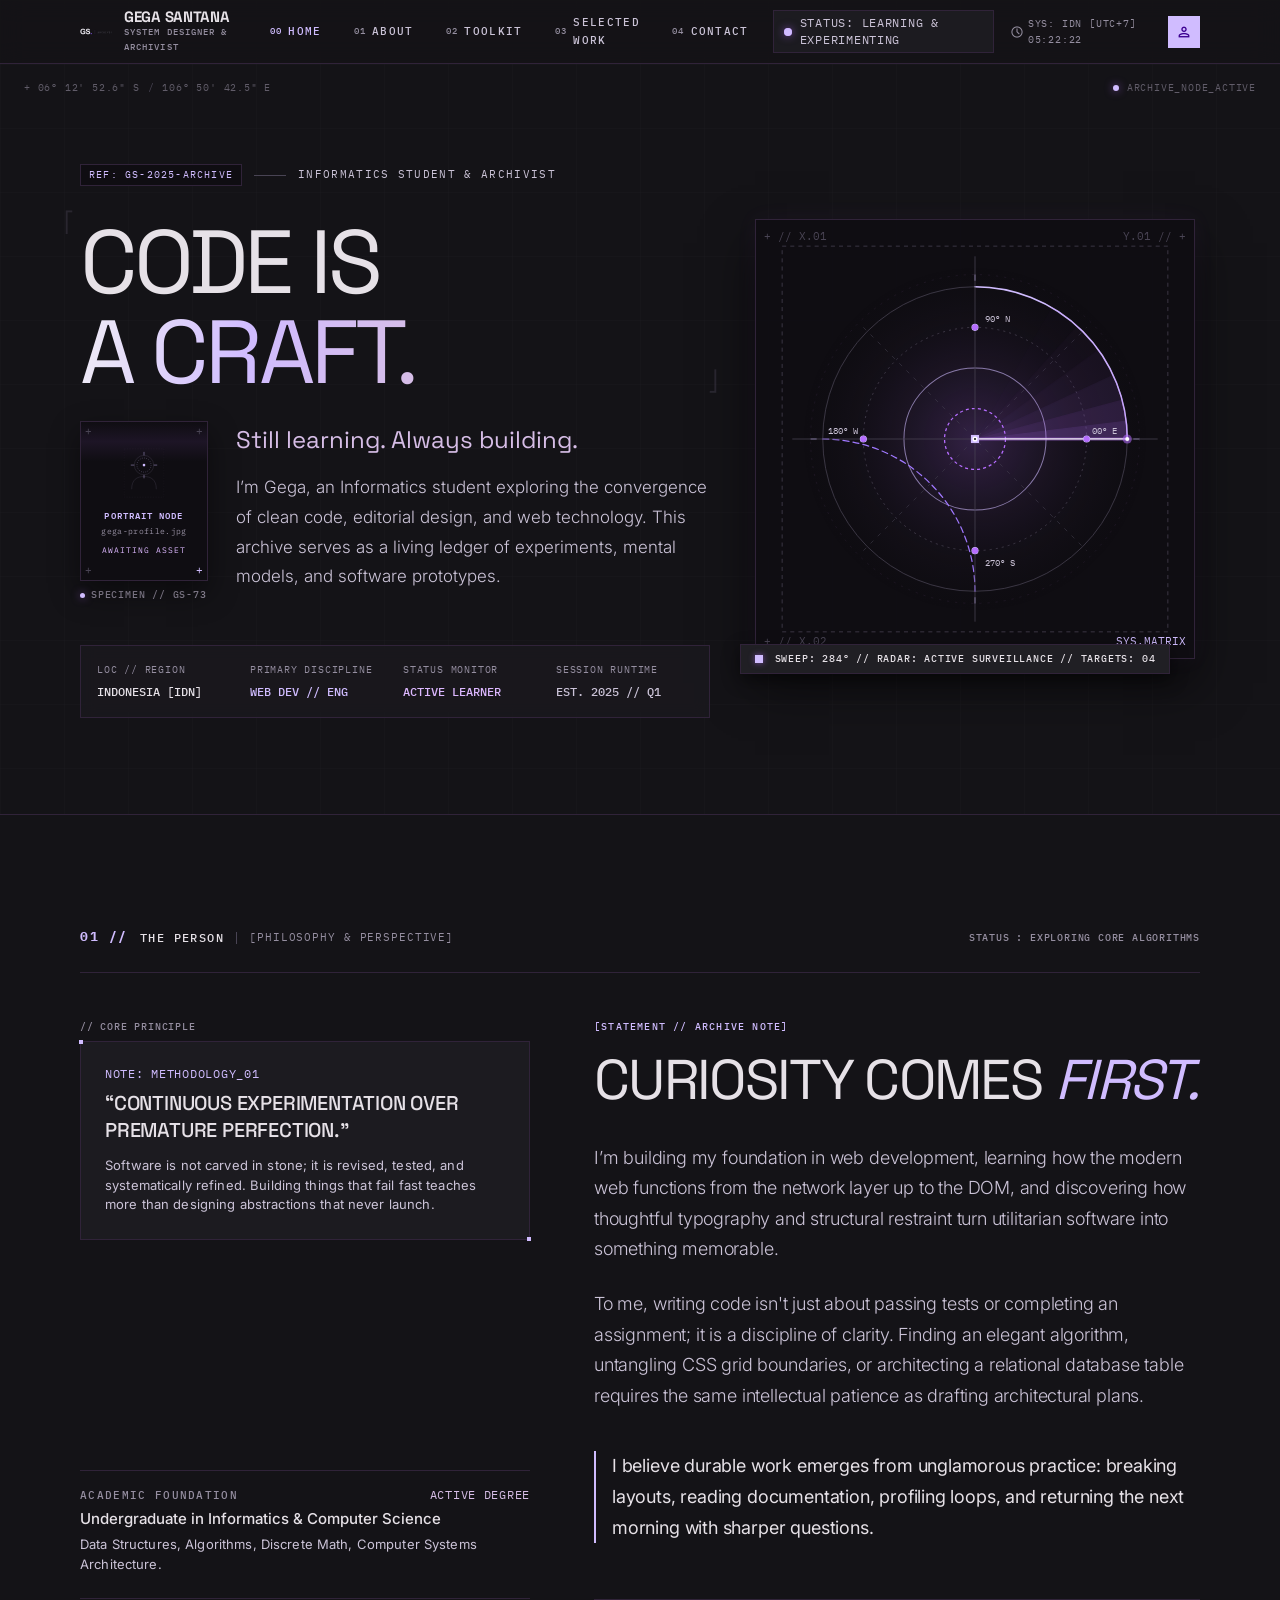
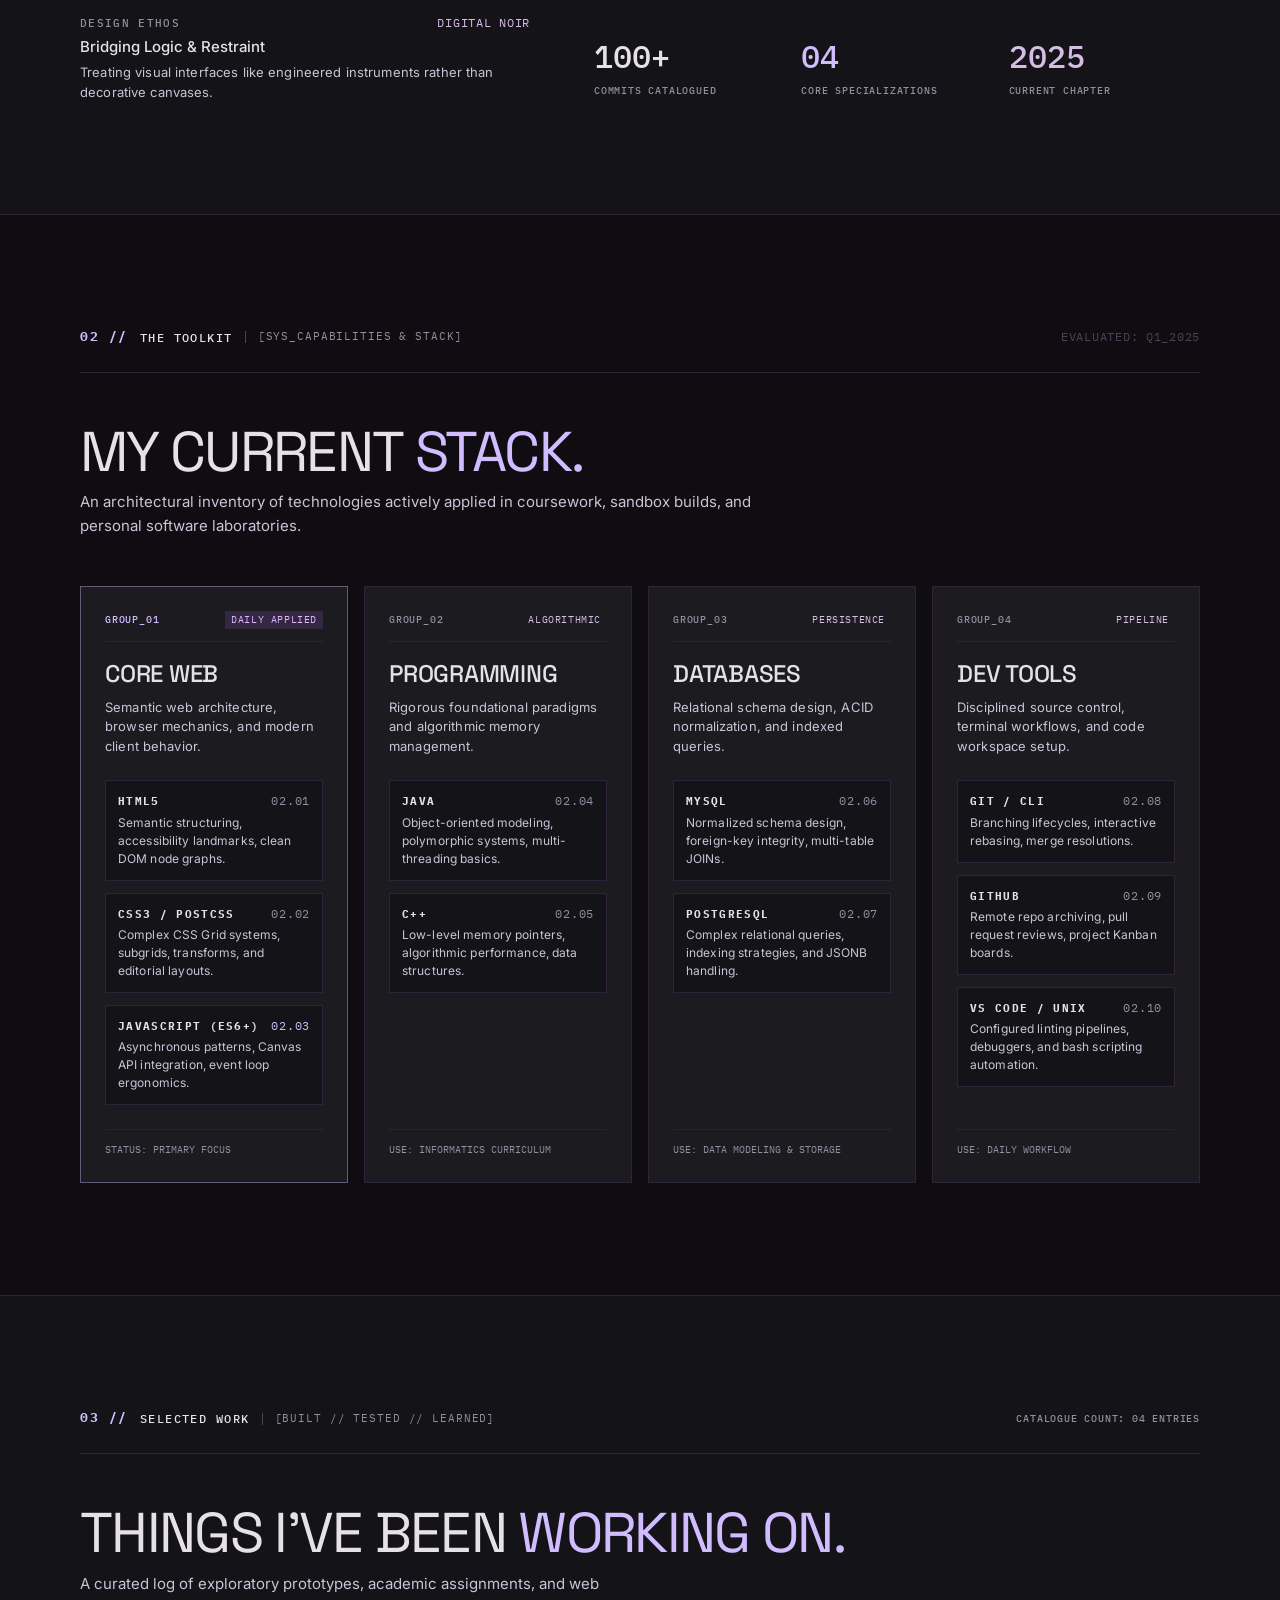
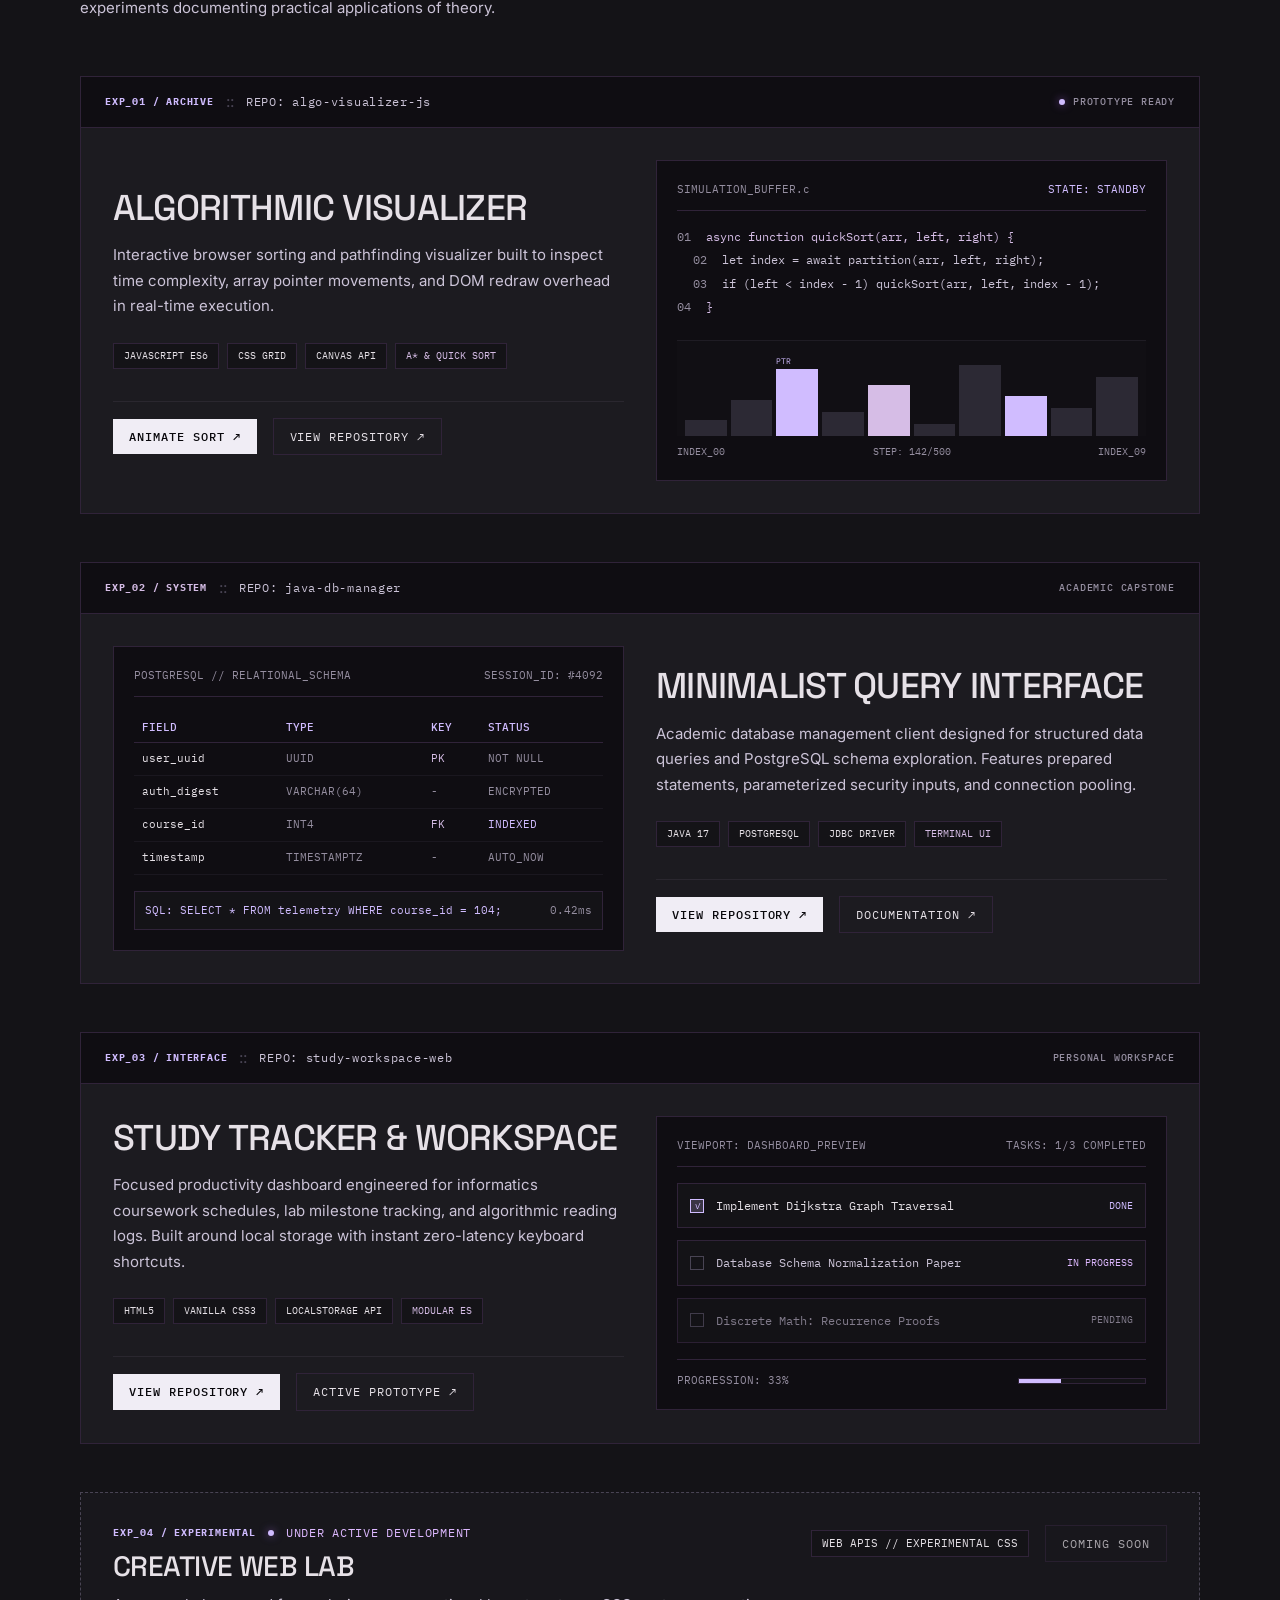
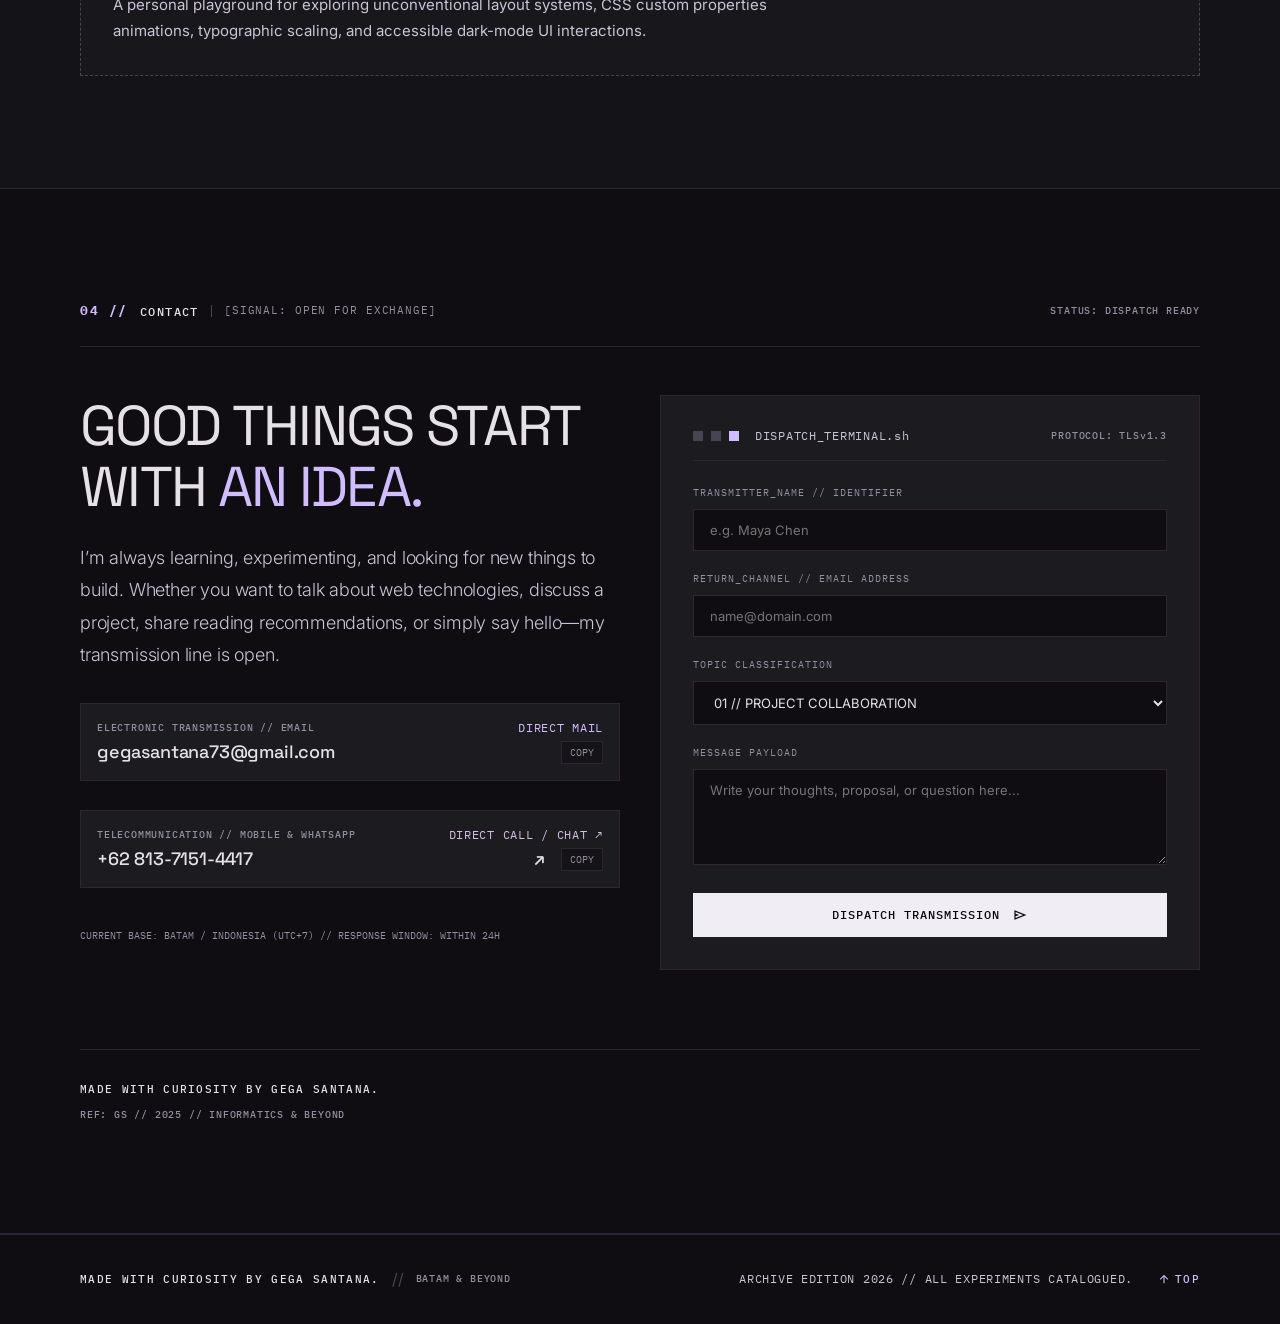
==== commit faaa95d1: "finish" ====
--- a/my-portfolio/index.html
+++ b/my-portfolio/index.html
@@ -1,23 +1,29 @@
 <!DOCTYPE html>
 <html lang="en">
+
 <head>
   <meta charset="UTF-8">
   <meta name="viewport" content="width=device-width, initial-scale=1.0">
-  <meta name="description" content="Gega Santana // Digital Noir Portfolio & Archive — Informatics student exploring clean code, editorial design, and web technology.">
+  <meta name="description"
+    content="Gega Santana // Digital Noir Portfolio & Archive — Informatics student exploring clean code, editorial design, and web technology.">
   <title>Gega Santana // Digital Noir Archive</title>
 
   <!-- Google Fonts: Space Grotesk, Inter, IBM Plex Mono -->
   <link rel="preconnect" href="https://fonts.googleapis.com">
   <link rel="preconnect" href="https://fonts.gstatic.com" crossorigin>
-  <link href="https://fonts.googleapis.com/css2?family=IBM+Plex+Mono:ital,wght@0,400;0,500;0,600;1,400&family=Inter:wght@300;400;500;600&family=Space+Grotesk:wght@400;500;600;700&display=swap" rel="stylesheet">
+  <link
+    href="https://fonts.googleapis.com/css2?family=IBM+Plex+Mono:ital,wght@0,400;0,500;0,600;1,400&family=Inter:wght@300;400;500;600&family=Space+Grotesk:wght@400;500;600;700&display=swap"
+    rel="stylesheet">
 
   <!-- Google Material Symbols Outlined -->
-  <link href="https://fonts.googleapis.com/css2?family=Material+Symbols+Outlined:wght,FILL@100..700,0..1&display=swap" rel="stylesheet">
+  <link href="https://fonts.googleapis.com/css2?family=Material+Symbols+Outlined:wght,FILL@100..700,0..1&display=swap"
+    rel="stylesheet">
 
   <!-- Custom Stylesheets (Vanilla CSS3) -->
   <link rel="stylesheet" href="css/style.css">
   <link rel="stylesheet" href="css/responsive.css">
 </head>
+
 <body>
 
   <!-- =========================================================================
@@ -25,9 +31,9 @@
        ========================================================================= -->
   <header class="site-header">
     <div class="site-wrapper header-container">
-      
+
       <!-- Monogram Brand Identifier -->
-      <a href="#index" class="brand-wrapper">
+      <a href="#home" class="brand-wrapper">
         <img src="assets/images/logo.png" alt="GS. Monogram Logo" class="brand-logo" id="site-logo">
         <div class="brand-meta">
           <span class="brand-name">GEGA SANTANA</span>
@@ -37,8 +43,8 @@
 
       <!-- Desktop Navigation Bar -->
       <nav class="desktop-nav" id="desktop-navigation">
-        <a href="#index" class="nav-link active" data-nav="index">
-          <span class="nav-index">00</span>INDEX
+        <a href="#home" class="nav-link active" data-nav="home">
+          <span class="nav-index">00</span>HOME
         </a>
         <a href="#about" class="nav-link" data-nav="about">
           <span class="nav-index">01</span>ABOUT
@@ -86,8 +92,8 @@
 
   <!-- Mobile Drawer Menu -->
   <div class="mobile-nav-drawer" id="mobile-nav-drawer">
-    <a href="#index" class="mobile-nav-link active" data-nav="index">
-      <span>00 // INDEX</span>
+    <a href="#home" class="mobile-nav-link active" data-nav="home">
+      <span>00 // HOME</span>
       <span class="font-meta-tag">HOME</span>
     </a>
     <a href="#about" class="mobile-nav-link" data-nav="about">
@@ -112,7 +118,7 @@
     <!-- =========================================================================
          HERO SECTION: CODE IS A CRAFT
          ========================================================================= -->
-    <section class="hero-section" id="index">
+    <section class="hero-section" id="home">
       <div class="drafting-grid-bg"></div>
 
       <!-- Atmospheric Coordinates -->
@@ -128,10 +134,10 @@
 
       <div class="site-wrapper">
         <div class="hero-grid">
-          
+
           <!-- Left Column: Typography & Intent -->
           <div style="z-index: 2;">
-            
+
             <div class="hero-badge-tag">
               <span class="hero-badge-ref">REF: GS-2025-ARCHIVE</span>
               <span class="hero-badge-line"></span>
@@ -147,16 +153,85 @@
               <div class="bracket-br">⎦</div>
             </div>
 
-            <h2 class="hero-subhead">
-              Still learning. Always building.
-            </h2>
-
-            <p class="hero-narrative">
-              I’m Gega, an Informatics student exploring the convergence of clean code, editorial design, and web technology. This archive serves as a living ledger of experiments, mental models, and software prototypes.
-            </p>
+            <!-- Author Identity & Narrative Lockup -->
+            <div class="hero-bio-lockup">
+              <!-- Archival Portrait Node -->
+              <div class="archival-portrait-module" id="archival-portrait-module">
+                <div class="portrait-viewport">
+                  <!-- Corner brackets -->
+                  <span class="portrait-bracket p-tl">+</span>
+                  <span class="portrait-bracket p-tr">+</span>
+                  <span class="portrait-bracket p-bl">+</span>
+                  <span class="portrait-bracket p-br">+</span>
+
+                  <!-- Atmospheric Scanline Beam -->
+                  <div class="portrait-scanline-beam"></div>
+
+                  <!-- The Real Image (Default path: assets/images/gega-profile.jpg) -->
+                  <img src="assets/images/gega-profile.jpg" alt="Gega Santana — Portrait Specimen"
+                    class="portrait-photo" id="portrait-photo" loading="eager">
+
+                  <!-- Graceful Architectural Fallback -->
+                  <div class="portrait-fallback" id="portrait-fallback">
+                    <div class="fallback-graphic">
+                      <svg class="fallback-biometric-svg" viewBox="0 0 100 120" fill="none"
+                        xmlns="http://www.w3.org/2000/svg" aria-hidden="true">
+                        <rect x="5" y="5" width="90" height="110" stroke="currentColor" stroke-width="0.75"
+                          stroke-dasharray="3 3" opacity="0.35" />
+                        <circle cx="50" cy="42" r="22" stroke="currentColor" stroke-width="0.8" />
+                        <circle cx="50" cy="42" r="16" stroke="var(--color-primary)" stroke-width="0.75"
+                          stroke-dasharray="2 3" opacity="0.8" />
+                        <path d="M 22 96 C 22 75 34 68 50 68 C 66 68 78 75 78 96" stroke="currentColor"
+                          stroke-width="0.8" stroke-linecap="round" />
+                        <circle cx="50" cy="42" r="3" fill="var(--color-primary)" />
+                        <line x1="50" y1="12" x2="50" y2="20" stroke="var(--color-primary)" stroke-width="1" />
+                        <line x1="50" y1="64" x2="50" y2="72" stroke="var(--color-primary)" stroke-width="1" />
+                        <line x1="20" y1="42" x2="28" y2="42" stroke="var(--color-primary)" stroke-width="1" />
+                        <line x1="72" y1="42" x2="80" y2="42" stroke="var(--color-primary)" stroke-width="1" />
+                      </svg>
+                    </div>
+                    <div class="fallback-legend">
+                      <span class="fallback-badge">PORTRAIT NODE</span>
+                      <span class="fallback-path">gega-profile.jpg</span>
+                      <span class="fallback-status">AWAITING ASSET</span>
+                    </div>
+                  </div>
+
+                  <!-- Interactive Instant Photo Preview Trigger (Zero-backend, instant browser preview & localStorage) -->
+                  <div class="portrait-quick-tools" title="Quick photo preview tool">
+                    <label for="portrait-file-picker" class="portrait-tool-btn"
+                      title="Click to preview your local photo" aria-label="Upload photo preview">
+                      <span class="material-symbols-outlined" style="font-size: 14px;">photo_camera</span>
+                    </label>
+                    <input type="file" id="portrait-file-picker" accept="image/*" class="visually-hidden">
+                    <button type="button" class="portrait-tool-btn portrait-reset-btn" id="portrait-reset-btn"
+                      title="Reset to default asset path" style="display: none;" aria-label="Reset photo">
+                      <span class="material-symbols-outlined" style="font-size: 14px;">restart_alt</span>
+                    </button>
+                  </div>
+                </div>
+
+                <div class="portrait-meta-footer">
+                  <span class="status-ping-dot" style="width: 5px; height: 5px;"></span>
+                  <span class="font-meta-tag">SPECIMEN // GS-73</span>
+                </div>
+              </div>
+
+              <!-- Author Narrative -->
+              <div class="hero-bio-narrative">
+                <h2 class="hero-subhead">
+                  Still learning. Always building.
+                </h2>
+                <p class="hero-narrative">
+                  I’m Gega, an Informatics student exploring the convergence of clean code, editorial design, and web
+                  technology. This archive serves as a living ledger of experiments, mental models, and software
+                  prototypes.
+                </p>
+              </div>
+            </div>
 
             <!-- Technical Metadata Block -->
-            <div class="hero-meta-panel">
+            <div class="hero-meta-panel reveal-on-scroll">
               <div>
                 <span class="meta-item-label">LOC // REGION</span>
                 <span class="meta-item-value" style="color: var(--color-on-surface);">INDONESIA [IDN]</span>
@@ -177,59 +252,133 @@
 
           </div>
 
-          <!-- Right Column: Bespoke Architectural Vector Matrix -->
-          <div class="vector-matrix-wrapper">
-            <div class="vector-matrix-box">
+          <!-- Right Column: Bespoke Architectural Vector Matrix & Radar Centerpiece -->
+          <div class="vector-matrix-wrapper" id="vector-matrix-wrapper">
+            <div class="vector-matrix-box" id="vector-matrix-box">
               <div class="vector-bracket-tl">+ // X.01</div>
               <div class="vector-bracket-tr">Y.01 // +</div>
               <div class="vector-bracket-bl">+ // X.02</div>
               <div class="vector-bracket-br">SYS.MATRIX</div>
 
-              <!-- Precision Technical SVG Matrix -->
-              <svg class="vector-matrix-svg" viewBox="0 0 400 400" fill="none" xmlns="http://www.w3.org/2000/svg">
+              <!-- Precision Technical SVG Matrix & Surveillance Radar -->
+              <svg class="vector-matrix-svg" viewBox="0 0 400 400" fill="none" xmlns="http://www.w3.org/2000/svg"
+                aria-hidden="true">
                 <defs>
                   <radialGradient id="matrixGlow" cx="50%" cy="50%" r="50%">
                     <stop offset="0%" stop-color="#b66dff" stop-opacity="0.22" />
                     <stop offset="100%" stop-color="#141317" stop-opacity="0" />
                   </radialGradient>
                 </defs>
-                <rect x="10" y="10" width="380" height="380" stroke="currentColor" stroke-width="0.75" stroke-dasharray="4 4" />
+
+                <!-- Technical Drafting Outer Frame -->
+                <rect x="10" y="10" width="380" height="380" stroke="currentColor" stroke-width="0.75"
+                  stroke-dasharray="4 4" />
+
+                <!-- Ambient Radial Glow -->
                 <circle cx="200" cy="200" r="170" fill="url(#matrixGlow)" />
+
+                <!-- Concentric Range Rings (Original Artwork) -->
                 <circle cx="200" cy="200" r="150" stroke="currentColor" stroke-width="0.75" />
                 <circle cx="200" cy="200" r="110" stroke="currentColor" stroke-width="0.75" stroke-dasharray="2 4" />
                 <circle cx="200" cy="200" r="70" stroke="#d0bcff" stroke-width="1" stroke-opacity="0.6" />
                 <circle cx="200" cy="200" r="30" stroke="#b66dff" stroke-width="1.25" stroke-dasharray="3 3" />
-                
-                <!-- Crosshair Axes -->
+
+                <!-- Rotating Azimuth Calibration Ring -->
+                <g class="radar-azimuth-ring">
+                  <circle cx="200" cy="200" r="162" stroke="var(--color-stroke)" stroke-width="0.75"
+                    stroke-dasharray="2 6" opacity="0.6" />
+                  <path d="M 200 38 L 200 44 M 362 200 L 356 200 M 200 362 L 200 356 M 38 200 L 44 200" stroke="#d0bcff"
+                    stroke-width="1" opacity="0.7" />
+                </g>
+
+                <!-- Caliper Arcs (Original Artwork) -->
+                <path d="M 200 50 A 150 150 0 0 1 350 200" stroke="#d0bcff" stroke-width="1.5" stroke-linecap="round" />
+                <path d="M 50 200 A 150 150 0 0 1 200 350" stroke="#a078ff" stroke-width="1.2" stroke-linecap="round"
+                  stroke-dasharray="6 4" />
+
+                <!-- Crosshair Precision Axes (Original Artwork) -->
                 <line x1="20" y1="200" x2="380" y2="200" stroke="currentColor" stroke-width="0.75" />
                 <line x1="200" y1="20" x2="200" y2="380" stroke="currentColor" stroke-width="0.75" />
-                
-                <!-- Diagonal Calipers -->
-                <line x1="90" y1="90" x2="310" y2="310" stroke="currentColor" stroke-width="0.5" stroke-dasharray="4 6" />
-                <line x1="90" y1="310" x2="310" y2="90" stroke="currentColor" stroke-width="0.5" stroke-dasharray="4 6" />
-                
-                <!-- Geometric Matrix Points -->
+
+                <!-- Diagonal Calipers (Original Artwork) -->
+                <line x1="90" y1="90" x2="310" y2="310" stroke="currentColor" stroke-width="0.5"
+                  stroke-dasharray="4 6" />
+                <line x1="90" y1="310" x2="310" y2="90" stroke="currentColor" stroke-width="0.5"
+                  stroke-dasharray="4 6" />
+
+                <!-- Synchronized Rotating Radar Sweep Assembly (Sweep Arm, Fan Wave & Fading Trail) -->
+                <g class="radar-sweep-assembly">
+                  <!-- Fan-shaped Phosphor Persistence Wave & Fading Trail Slices (Trailing counter-clockwise from 0° to -60°) -->
+                  <path d="M 200 200 L 350 200 A 150 150 0 0 0 348.88 181.72 Z" fill="#b56bff" opacity="0.28" />
+                  <path d="M 200 200 L 348.88 181.72 A 150 150 0 0 0 344.89 161.18 Z" fill="#b56bff" opacity="0.18" />
+                  <path d="M 200 200 L 344.89 161.18 A 150 150 0 0 0 335.95 136.61 Z" fill="#b56bff" opacity="0.11" />
+                  <path d="M 200 200 L 335.95 136.61 A 150 150 0 0 0 321.35 111.83 Z" fill="#b56bff" opacity="0.06" />
+                  <path d="M 200 200 L 321.35 111.83 A 150 150 0 0 0 300.37 88.53 Z" fill="#b56bff" opacity="0.03" />
+                  <path d="M 200 200 L 300.37 88.53 A 150 150 0 0 0 275.00 70.10 Z" fill="#b56bff" opacity="0.012" />
+
+                  <!-- Trailing Arc Rim Glow -->
+                  <path d="M 275.00 70.10 A 150 150 0 0 1 350 200" stroke="#b56bff" stroke-width="0.8" opacity="0.3"
+                    fill="none" />
+
+                  <!-- Soft Neon Glow Beam along the arm line -->
+                  <line x1="200" y1="200" x2="350" y2="200" stroke="#b56bff" stroke-width="3" opacity="0.45" />
+
+                  <!-- Thin, Bright Neon-Purple Sweep Arm Line -->
+                  <line x1="200" y1="200" x2="350" y2="200" stroke="#ffffff" stroke-width="1.25" opacity="0.95" />
+
+                  <!-- Luminous Arm Tip at Radar Perimeter Ring -->
+                  <circle cx="350" cy="200" r="4.5" fill="#b56bff" opacity="0.55" />
+                  <circle cx="350" cy="200" r="2" fill="#ffffff" />
+                </g>
+
+                <!-- Geometric Matrix Blip Targets (Original Points + Sweep-synchronized Glow & Echo Rings) -->
+                <!-- 0° East Target (x=310, y=200) -->
+                <g class="radar-blip-group">
+                  <circle class="radar-blip-echo blip-echo-e" cx="310" cy="200" r="3" fill="none" stroke="#d0bcff"
+                    stroke-width="1" />
+                  <circle class="radar-blip-target blip-target-e" cx="310" cy="200" r="3" fill="#b66dff" />
+                </g>
+
+                <!-- 90° South Target (x=200, y=310) -->
+                <g class="radar-blip-group">
+                  <circle class="radar-blip-echo blip-echo-s" cx="200" cy="310" r="3" fill="none" stroke="#d0bcff"
+                    stroke-width="1" />
+                  <circle class="radar-blip-target blip-target-s" cx="200" cy="310" r="3" fill="#b66dff" />
+                </g>
+
+                <!-- 180° West Target (x=90, y=200) -->
+                <g class="radar-blip-group">
+                  <circle class="radar-blip-echo blip-echo-w" cx="90" cy="200" r="3" fill="none" stroke="#d0bcff"
+                    stroke-width="1" />
+                  <circle class="radar-blip-target blip-target-w" cx="90" cy="200" r="3" fill="#b66dff" />
+                </g>
+
+                <!-- 270° North Target (x=200, y=90) -->
+                <g class="radar-blip-group">
+                  <circle class="radar-blip-echo blip-echo-n" cx="200" cy="90" r="3" fill="none" stroke="#d0bcff"
+                    stroke-width="1" />
+                  <circle class="radar-blip-target blip-target-n" cx="200" cy="90" r="3" fill="#b66dff" />
+                </g>
+
+                <!-- Center Core (Original Artwork + Center Pivot Pin) -->
                 <rect x="196" y="196" width="8" height="8" fill="#d0bcff" />
-                <circle cx="200" cy="90" r="3" fill="#b66dff" />
-                <circle cx="200" cy="310" r="3" fill="#b66dff" />
-                <circle cx="90" cy="200" r="3" fill="#b66dff" />
-                <circle cx="310" cy="200" r="3" fill="#b66dff" />
-                
-                <!-- Caliper Arcs -->
-                <path d="M 200 50 A 150 150 0 0 1 350 200" stroke="#d0bcff" stroke-width="1.5" stroke-linecap="round" />
-                <path d="M 50 200 A 150 150 0 0 1 200 350" stroke="#a078ff" stroke-width="1.2" stroke-linecap="round" stroke-dasharray="6 4" />
-                
-                <!-- Monospaced Caliper Markings -->
+                <circle cx="200" cy="200" r="2.5" fill="#ffffff" />
+                <circle cx="200" cy="200" r="1" fill="#141317" />
+
+                <!-- Monospaced Caliper Markings (Original Artwork) -->
                 <text x="210" y="85" fill="#cbc3d7" font-family="IBM Plex Mono" font-size="9">90° N</text>
                 <text x="315" y="195" fill="#cbc3d7" font-family="IBM Plex Mono" font-size="9">00° E</text>
                 <text x="210" y="325" fill="#cbc3d7" font-family="IBM Plex Mono" font-size="9">270° S</text>
                 <text x="55" y="195" fill="#cbc3d7" font-family="IBM Plex Mono" font-size="9">180° W</text>
               </svg>
 
-              <!-- Floating Sub-label Card -->
-              <div class="vector-matrix-caption">
+              <!-- Floating Sub-label Card / Telemetry Readout -->
+              <div class="vector-matrix-caption" id="matrix-telemetry-caption">
                 <span class="vector-matrix-caption-dot"></span>
-                <span class="font-meta-tag" style="color: var(--color-on-surface); text-transform: uppercase;">LOGIC : STRUCTURAL_SYSTEMS</span>
+                <span class="font-meta-tag" id="radar-telemetry-text"
+                  style="color: var(--color-on-surface); text-transform: uppercase;">
+                  SWEEP: 000° // RADAR: ACTIVE SURVEILLANCE // TARGETS: 04
+                </span>
               </div>
             </div>
           </div>
@@ -243,7 +392,7 @@
          ========================================================================= -->
     <section class="section-block" id="about">
       <div class="site-wrapper section-inner">
-        
+
         <!-- Section Index Header -->
         <div class="section-header-row">
           <div class="section-index-badge">
@@ -256,33 +405,40 @@
         </div>
 
         <div class="about-grid">
-          
+
           <!-- Left Column: Core Principle & Foundation -->
           <div class="about-left-col">
             <div>
-              <span class="font-meta-tag" style="color: var(--color-outline); margin-bottom: 0.5rem; display: block;">// CORE PRINCIPLE</span>
-              <div class="callout-block">
+              <span class="font-meta-tag" style="color: var(--color-outline); margin-bottom: 0.5rem; display: block;">//
+                CORE PRINCIPLE</span>
+              <div class="callout-block reveal-on-scroll">
                 <div class="corner-pin-tl"></div>
                 <div class="corner-pin-br"></div>
-                <span class="font-meta-code" style="color: var(--color-primary); display: block; margin-bottom: 0.5rem;">NOTE: METHODOLOGY_01</span>
-                <p class="font-headline-sm" style="font-size: 1.25rem; text-transform: uppercase; margin-bottom: 0.75rem; color: var(--color-on-surface);">
+                <span class="font-meta-code"
+                  style="color: var(--color-primary); display: block; margin-bottom: 0.5rem;">NOTE:
+                  METHODOLOGY_01</span>
+                <p class="font-headline-sm"
+                  style="font-size: 1.25rem; text-transform: uppercase; margin-bottom: 0.75rem; color: var(--color-on-surface);">
                   “Continuous experimentation over premature perfection.”
                 </p>
                 <p class="font-body-sm" style="color: var(--color-on-surface-variant);">
-                  Software is not carved in stone; it is revised, tested, and systematically refined. Building things that fail fast teaches more than designing abstractions that never launch.
+                  Software is not carved in stone; it is revised, tested, and systematically refined. Building things
+                  that fail fast teaches more than designing abstractions that never launch.
                 </p>
               </div>
             </div>
 
             <!-- Academic Foundation Specs -->
-            <div class="academic-specs-card">
+            <div class="academic-specs-card reveal-on-scroll">
               <div class="academic-spec-row">
                 <div class="academic-spec-head">
                   <span class="font-meta-index" style="color: var(--color-outline);">ACADEMIC FOUNDATION</span>
                   <span class="font-meta-code" style="color: var(--color-secondary);">ACTIVE DEGREE</span>
                 </div>
-                <p class="font-body-md" style="color: var(--color-on-surface); font-weight: 500;">Undergraduate in Informatics &amp; Computer Science</p>
-                <p class="font-body-sm" style="color: var(--color-on-surface-variant); margin-top: 0.25rem;">Data Structures, Algorithms, Discrete Math, Computer Systems Architecture.</p>
+                <p class="font-body-md" style="color: var(--color-on-surface); font-weight: 500;">Undergraduate in
+                  Informatics &amp; Computer Science</p>
+                <p class="font-body-sm" style="color: var(--color-on-surface-variant); margin-top: 0.25rem;">Data
+                  Structures, Algorithms, Discrete Math, Computer Systems Architecture.</p>
               </div>
 
               <div class="academic-spec-row">
@@ -290,33 +446,42 @@
                   <span class="font-meta-index" style="color: var(--color-outline);">DESIGN ETHOS</span>
                   <span class="font-meta-code" style="color: var(--color-secondary);">DIGITAL NOIR</span>
                 </div>
-                <p class="font-body-md" style="color: var(--color-on-surface); font-weight: 500;">Bridging Logic &amp; Restraint</p>
-                <p class="font-body-sm" style="color: var(--color-on-surface-variant); margin-top: 0.25rem;">Treating visual interfaces like engineered instruments rather than decorative canvases.</p>
+                <p class="font-body-md" style="color: var(--color-on-surface); font-weight: 500;">Bridging Logic &amp;
+                  Restraint</p>
+                <p class="font-body-sm" style="color: var(--color-on-surface-variant); margin-top: 0.25rem;">Treating
+                  visual interfaces like engineered instruments rather than decorative canvases.</p>
               </div>
             </div>
           </div>
 
           <!-- Right Column: Editorial Reflection -->
-          <div class="about-right-col">
-            <span class="font-meta-tag" style="color: var(--color-primary); margin-bottom: 1rem; display: block; letter-spacing: 0.12em;">[STATEMENT // ARCHIVE NOTE]</span>
+          <div class="about-right-col reveal-on-scroll">
+            <span class="font-meta-tag"
+              style="color: var(--color-primary); margin-bottom: 1rem; display: block; letter-spacing: 0.12em;">[STATEMENT
+              // ARCHIVE NOTE]</span>
             <h2 class="font-headline-lg" style="margin-bottom: 2rem;">
               Curiosity comes <span style="color: var(--color-primary); font-style: italic;">first.</span>
             </h2>
 
             <div class="about-editorial-text font-body-lg" style="color: var(--color-on-surface-variant);">
               <p>
-                I’m building my foundation in web development, learning how the modern web functions from the network layer up to the DOM, and discovering how thoughtful typography and structural restraint turn utilitarian software into something memorable.
+                I’m building my foundation in web development, learning how the modern web functions from the network
+                layer up to the DOM, and discovering how thoughtful typography and structural restraint turn utilitarian
+                software into something memorable.
               </p>
               <p>
-                To me, writing code isn't just about passing tests or completing an assignment; it is a discipline of clarity. Finding an elegant algorithm, untangling CSS grid boundaries, or architecting a relational database table requires the same intellectual patience as drafting architectural plans.
+                To me, writing code isn't just about passing tests or completing an assignment; it is a discipline of
+                clarity. Finding an elegant algorithm, untangling CSS grid boundaries, or architecting a relational
+                database table requires the same intellectual patience as drafting architectural plans.
               </p>
               <p class="quote-highlight">
-                I believe durable work emerges from unglamorous practice: breaking layouts, reading documentation, profiling loops, and returning the next morning with sharper questions.
+                I believe durable work emerges from unglamorous practice: breaking layouts, reading documentation,
+                profiling loops, and returning the next morning with sharper questions.
               </p>
             </div>
 
             <!-- Metrics Bar -->
-            <div class="metrics-bar">
+            <div class="metrics-bar reveal-on-scroll">
               <div>
                 <span class="metric-number" style="color: var(--color-on-surface);">100+</span>
                 <span class="font-meta-tag" style="color: var(--color-outline);">COMMITS CATALOGUED</span>
@@ -342,7 +507,7 @@
          ========================================================================= -->
     <section class="section-block" id="toolkit" style="background-color: var(--color-surface-lowest);">
       <div class="site-wrapper section-inner">
-        
+
         <!-- Section Index Header -->
         <div class="section-header-row">
           <div class="section-index-badge">
@@ -359,22 +524,25 @@
             My current <span style="color: var(--color-primary);">stack.</span>
           </h2>
           <p class="font-body-md" style="color: var(--color-on-surface-variant); margin-top: 0.5rem; max-width: 42rem;">
-            An architectural inventory of technologies actively applied in coursework, sandbox builds, and personal software laboratories.
+            An architectural inventory of technologies actively applied in coursework, sandbox builds, and personal
+            software laboratories.
           </p>
         </div>
 
         <!-- 4-Group Architectural Stack Grid -->
         <div class="toolkit-matrix">
-          
+
           <!-- Group 01: Core Web -->
-          <div class="toolkit-group-card featured">
+          <div class="toolkit-group-card featured reveal-on-scroll">
             <div>
               <div class="toolkit-group-header">
                 <span class="font-meta-tag" style="color: var(--color-primary);">GROUP_01</span>
                 <span class="badge-tag-pill tertiary font-meta-code">DAILY APPLIED</span>
               </div>
-              <h3 class="font-headline-sm" style="color: var(--color-on-surface); text-transform: uppercase; margin-bottom: 0.5rem;">CORE WEB</h3>
-              <p class="font-body-sm" style="color: var(--color-on-surface-variant);">Semantic web architecture, browser mechanics, and modern client behavior.</p>
+              <h3 class="font-headline-sm"
+                style="color: var(--color-on-surface); text-transform: uppercase; margin-bottom: 0.5rem;">CORE WEB</h3>
+              <p class="font-body-sm" style="color: var(--color-on-surface-variant);">Semantic web architecture, browser
+                mechanics, and modern client behavior.</p>
 
               <div class="toolkit-items-stack">
                 <div class="toolkit-item-box featured">
@@ -382,23 +550,28 @@
                     <span class="font-meta-index" style="color: var(--color-on-surface); font-weight: 700;">HTML5</span>
                     <span class="font-meta-code" style="color: var(--color-outline);">02.01</span>
                   </div>
-                  <p class="font-body-sm" style="color: var(--color-on-surface-variant); font-size: 0.75rem;">Semantic structuring, accessibility landmarks, clean DOM node graphs.</p>
+                  <p class="font-body-sm" style="color: var(--color-on-surface-variant); font-size: 0.75rem;">Semantic
+                    structuring, accessibility landmarks, clean DOM node graphs.</p>
                 </div>
 
                 <div class="toolkit-item-box featured">
                   <div class="toolkit-item-header">
-                    <span class="font-meta-index" style="color: var(--color-on-surface); font-weight: 700;">CSS3 / POSTCSS</span>
+                    <span class="font-meta-index" style="color: var(--color-on-surface); font-weight: 700;">CSS3 /
+                      POSTCSS</span>
                     <span class="font-meta-code" style="color: var(--color-outline);">02.02</span>
                   </div>
-                  <p class="font-body-sm" style="color: var(--color-on-surface-variant); font-size: 0.75rem;">Complex CSS Grid systems, subgrids, transforms, and editorial layouts.</p>
+                  <p class="font-body-sm" style="color: var(--color-on-surface-variant); font-size: 0.75rem;">Complex
+                    CSS Grid systems, subgrids, transforms, and editorial layouts.</p>
                 </div>
 
                 <div class="toolkit-item-box featured">
                   <div class="toolkit-item-header">
-                    <span class="font-meta-index" style="color: var(--color-on-surface); font-weight: 700;">JAVASCRIPT (ES6+)</span>
+                    <span class="font-meta-index" style="color: var(--color-on-surface); font-weight: 700;">JAVASCRIPT
+                      (ES6+)</span>
                     <span class="font-meta-code" style="color: var(--color-primary);">02.03</span>
                   </div>
-                  <p class="font-body-sm" style="color: var(--color-on-surface-variant); font-size: 0.75rem;">Asynchronous patterns, Canvas API integration, event loop ergonomics.</p>
+                  <p class="font-body-sm" style="color: var(--color-on-surface-variant); font-size: 0.75rem;">
+                    Asynchronous patterns, Canvas API integration, event loop ergonomics.</p>
                 </div>
               </div>
             </div>
@@ -406,14 +579,17 @@
           </div>
 
           <!-- Group 02: Programming -->
-          <div class="toolkit-group-card">
+          <div class="toolkit-group-card reveal-on-scroll reveal-delay-1">
             <div>
               <div class="toolkit-group-header">
                 <span class="font-meta-tag" style="color: var(--color-outline);">GROUP_02</span>
                 <span class="badge-tag-pill secondary font-meta-code">ALGORITHMIC</span>
               </div>
-              <h3 class="font-headline-sm" style="color: var(--color-on-surface); text-transform: uppercase; margin-bottom: 0.5rem;">PROGRAMMING</h3>
-              <p class="font-body-sm" style="color: var(--color-on-surface-variant);">Rigorous foundational paradigms and algorithmic memory management.</p>
+              <h3 class="font-headline-sm"
+                style="color: var(--color-on-surface); text-transform: uppercase; margin-bottom: 0.5rem;">PROGRAMMING
+              </h3>
+              <p class="font-body-sm" style="color: var(--color-on-surface-variant);">Rigorous foundational paradigms
+                and algorithmic memory management.</p>
 
               <div class="toolkit-items-stack">
                 <div class="toolkit-item-box">
@@ -421,7 +597,8 @@
                     <span class="font-meta-index" style="color: var(--color-on-surface); font-weight: 700;">JAVA</span>
                     <span class="font-meta-code" style="color: var(--color-outline);">02.04</span>
                   </div>
-                  <p class="font-body-sm" style="color: var(--color-on-surface-variant); font-size: 0.75rem;">Object-oriented modeling, polymorphic systems, multi-threading basics.</p>
+                  <p class="font-body-sm" style="color: var(--color-on-surface-variant); font-size: 0.75rem;">
+                    Object-oriented modeling, polymorphic systems, multi-threading basics.</p>
                 </div>
 
                 <div class="toolkit-item-box">
@@ -429,7 +606,8 @@
                     <span class="font-meta-index" style="color: var(--color-on-surface); font-weight: 700;">C++</span>
                     <span class="font-meta-code" style="color: var(--color-outline);">02.05</span>
                   </div>
-                  <p class="font-body-sm" style="color: var(--color-on-surface-variant); font-size: 0.75rem;">Low-level memory pointers, algorithmic performance, data structures.</p>
+                  <p class="font-body-sm" style="color: var(--color-on-surface-variant); font-size: 0.75rem;">Low-level
+                    memory pointers, algorithmic performance, data structures.</p>
                 </div>
               </div>
             </div>
@@ -437,14 +615,16 @@
           </div>
 
           <!-- Group 03: Databases -->
-          <div class="toolkit-group-card">
+          <div class="toolkit-group-card reveal-on-scroll reveal-delay-2">
             <div>
               <div class="toolkit-group-header">
                 <span class="font-meta-tag" style="color: var(--color-outline);">GROUP_03</span>
                 <span class="badge-tag-pill secondary font-meta-code">PERSISTENCE</span>
               </div>
-              <h3 class="font-headline-sm" style="color: var(--color-on-surface); text-transform: uppercase; margin-bottom: 0.5rem;">DATABASES</h3>
-              <p class="font-body-sm" style="color: var(--color-on-surface-variant);">Relational schema design, ACID normalization, and indexed queries.</p>
+              <h3 class="font-headline-sm"
+                style="color: var(--color-on-surface); text-transform: uppercase; margin-bottom: 0.5rem;">DATABASES</h3>
+              <p class="font-body-sm" style="color: var(--color-on-surface-variant);">Relational schema design, ACID
+                normalization, and indexed queries.</p>
 
               <div class="toolkit-items-stack">
                 <div class="toolkit-item-box">
@@ -452,15 +632,18 @@
                     <span class="font-meta-index" style="color: var(--color-on-surface); font-weight: 700;">MYSQL</span>
                     <span class="font-meta-code" style="color: var(--color-outline);">02.06</span>
                   </div>
-                  <p class="font-body-sm" style="color: var(--color-on-surface-variant); font-size: 0.75rem;">Normalized schema design, foreign-key integrity, multi-table JOINs.</p>
+                  <p class="font-body-sm" style="color: var(--color-on-surface-variant); font-size: 0.75rem;">Normalized
+                    schema design, foreign-key integrity, multi-table JOINs.</p>
                 </div>
 
                 <div class="toolkit-item-box">
                   <div class="toolkit-item-header">
-                    <span class="font-meta-index" style="color: var(--color-on-surface); font-weight: 700;">POSTGRESQL</span>
+                    <span class="font-meta-index"
+                      style="color: var(--color-on-surface); font-weight: 700;">POSTGRESQL</span>
                     <span class="font-meta-code" style="color: var(--color-outline);">02.07</span>
                   </div>
-                  <p class="font-body-sm" style="color: var(--color-on-surface-variant); font-size: 0.75rem;">Complex relational queries, indexing strategies, and JSONB handling.</p>
+                  <p class="font-body-sm" style="color: var(--color-on-surface-variant); font-size: 0.75rem;">Complex
+                    relational queries, indexing strategies, and JSONB handling.</p>
                 </div>
               </div>
             </div>
@@ -468,38 +651,46 @@
           </div>
 
           <!-- Group 04: Dev Tools -->
-          <div class="toolkit-group-card">
+          <div class="toolkit-group-card reveal-on-scroll reveal-delay-3">
             <div>
               <div class="toolkit-group-header">
                 <span class="font-meta-tag" style="color: var(--color-outline);">GROUP_04</span>
                 <span class="badge-tag-pill secondary font-meta-code">PIPELINE</span>
               </div>
-              <h3 class="font-headline-sm" style="color: var(--color-on-surface); text-transform: uppercase; margin-bottom: 0.5rem;">DEV TOOLS</h3>
-              <p class="font-body-sm" style="color: var(--color-on-surface-variant);">Disciplined source control, terminal workflows, and code workspace setup.</p>
+              <h3 class="font-headline-sm"
+                style="color: var(--color-on-surface); text-transform: uppercase; margin-bottom: 0.5rem;">DEV TOOLS</h3>
+              <p class="font-body-sm" style="color: var(--color-on-surface-variant);">Disciplined source control,
+                terminal workflows, and code workspace setup.</p>
 
               <div class="toolkit-items-stack">
                 <div class="toolkit-item-box">
                   <div class="toolkit-item-header">
-                    <span class="font-meta-index" style="color: var(--color-on-surface); font-weight: 700;">GIT / CLI</span>
+                    <span class="font-meta-index" style="color: var(--color-on-surface); font-weight: 700;">GIT /
+                      CLI</span>
                     <span class="font-meta-code" style="color: var(--color-outline);">02.08</span>
                   </div>
-                  <p class="font-body-sm" style="color: var(--color-on-surface-variant); font-size: 0.75rem;">Branching lifecycles, interactive rebasing, merge resolutions.</p>
+                  <p class="font-body-sm" style="color: var(--color-on-surface-variant); font-size: 0.75rem;">Branching
+                    lifecycles, interactive rebasing, merge resolutions.</p>
                 </div>
 
                 <div class="toolkit-item-box">
                   <div class="toolkit-item-header">
-                    <span class="font-meta-index" style="color: var(--color-on-surface); font-weight: 700;">GITHUB</span>
+                    <span class="font-meta-index"
+                      style="color: var(--color-on-surface); font-weight: 700;">GITHUB</span>
                     <span class="font-meta-code" style="color: var(--color-outline);">02.09</span>
                   </div>
-                  <p class="font-body-sm" style="color: var(--color-on-surface-variant); font-size: 0.75rem;">Remote repo archiving, pull request reviews, project Kanban boards.</p>
+                  <p class="font-body-sm" style="color: var(--color-on-surface-variant); font-size: 0.75rem;">Remote
+                    repo archiving, pull request reviews, project Kanban boards.</p>
                 </div>
 
                 <div class="toolkit-item-box">
                   <div class="toolkit-item-header">
-                    <span class="font-meta-index" style="color: var(--color-on-surface); font-weight: 700;">VS CODE / UNIX</span>
+                    <span class="font-meta-index" style="color: var(--color-on-surface); font-weight: 700;">VS CODE /
+                      UNIX</span>
                     <span class="font-meta-code" style="color: var(--color-outline);">02.10</span>
                   </div>
-                  <p class="font-body-sm" style="color: var(--color-on-surface-variant); font-size: 0.75rem;">Configured linting pipelines, debuggers, and bash scripting automation.</p>
+                  <p class="font-body-sm" style="color: var(--color-on-surface-variant); font-size: 0.75rem;">Configured
+                    linting pipelines, debuggers, and bash scripting automation.</p>
                 </div>
               </div>
             </div>
@@ -516,7 +707,7 @@
          ========================================================================= -->
     <section class="section-block" id="selected-work">
       <div class="site-wrapper section-inner">
-        
+
         <!-- Section Index Header -->
         <div class="section-header-row">
           <div class="section-index-badge">
@@ -533,19 +724,22 @@
             Things I’ve been <span style="color: var(--color-primary);">working on.</span>
           </h2>
           <p class="font-body-md" style="color: var(--color-on-surface-variant); margin-top: 0.5rem; max-width: 38rem;">
-            A curated log of exploratory prototypes, academic assignments, and web experiments documenting practical applications of theory.
+            A curated log of exploratory prototypes, academic assignments, and web experiments documenting practical
+            applications of theory.
           </p>
         </div>
 
         <div class="project-list-stack">
-          
+
           <!-- PROJECT 01: Algorithmic Visualizer -->
-          <article class="project-card">
+          <article class="project-card reveal-on-scroll">
             <div class="project-card-header">
               <div style="display: flex; align-items: center; gap: 0.75rem;">
-                <span class="font-meta-tag" style="color: var(--color-primary); font-weight: 700;">EXP_01 / ARCHIVE</span>
+                <span class="font-meta-tag" style="color: var(--color-primary); font-weight: 700;">EXP_01 /
+                  ARCHIVE</span>
                 <span style="color: var(--color-outline-variant);">::</span>
-                <span class="font-meta-code" style="color: var(--color-on-surface-variant);">REPO: algo-visualizer-js</span>
+                <span class="font-meta-code" style="color: var(--color-on-surface-variant);">REPO:
+                  algo-visualizer-js</span>
               </div>
               <div style="display: flex; align-items: center; gap: 0.5rem;">
                 <span class="status-ping-dot" style="width: 6px; height: 6px;"></span>
@@ -556,8 +750,10 @@
             <div class="project-card-body">
               <div>
                 <h3 class="font-headline-md" style="margin-bottom: 0.75rem;">Algorithmic Visualizer</h3>
-                <p class="font-body-md" style="color: var(--color-on-surface-variant); margin-bottom: 1.5rem; line-height: 1.7;">
-                  Interactive browser sorting and pathfinding visualizer built to inspect time complexity, array pointer movements, and DOM redraw overhead in real-time execution.
+                <p class="font-body-md"
+                  style="color: var(--color-on-surface-variant); margin-bottom: 1.5rem; line-height: 1.7;">
+                  Interactive browser sorting and pathfinding visualizer built to inspect time complexity, array pointer
+                  movements, and DOM redraw overhead in real-time execution.
                 </p>
 
                 <div class="project-chips-wrap">
@@ -585,9 +781,12 @@
                 </div>
 
                 <div class="code-snippet-box">
-                  <p style="color: var(--color-secondary);"><span class="code-line-num">01</span> async function quickSort(arr, left, right) {</p>
-                  <p style="padding-left: 1rem;"><span class="code-line-num">02</span>   let index = await partition(arr, left, right);</p>
-                  <p style="padding-left: 1rem;"><span class="code-line-num">03</span>   if (left &lt; index - 1) quickSort(arr, left, index - 1);</p>
+                  <p style="color: var(--color-secondary);"><span class="code-line-num">01</span> async function
+                    quickSort(arr, left, right) {</p>
+                  <p style="padding-left: 1rem;"><span class="code-line-num">02</span> let index = await partition(arr,
+                    left, right);</p>
+                  <p style="padding-left: 1rem;"><span class="code-line-num">03</span> if (left &lt; index - 1)
+                    quickSort(arr, left, index - 1);</p>
                   <p style="color: var(--color-secondary);"><span class="code-line-num">04</span> }</p>
                 </div>
 
@@ -604,7 +803,8 @@
                   <div class="sort-bar" style="height: 75%;"></div>
                 </div>
 
-                <div style="display: flex; justify-content: space-between; font-size: 0.625rem; color: var(--color-outline); padding-top: 0.5rem; font-family: var(--font-mono);">
+                <div
+                  style="display: flex; justify-content: space-between; font-size: 0.625rem; color: var(--color-outline); padding-top: 0.5rem; font-family: var(--font-mono);">
                   <span>INDEX_00</span>
                   <span id="sort-step-count">STEP: 142/500</span>
                   <span>INDEX_09</span>
@@ -615,12 +815,14 @@
           </article>
 
           <!-- PROJECT 02: Minimalist Query Interface -->
-          <article class="project-card">
+          <article class="project-card reveal-on-scroll">
             <div class="project-card-header">
               <div style="display: flex; align-items: center; gap: 0.75rem;">
-                <span class="font-meta-tag" style="color: var(--color-secondary); font-weight: 700;">EXP_02 / SYSTEM</span>
+                <span class="font-meta-tag" style="color: var(--color-secondary); font-weight: 700;">EXP_02 /
+                  SYSTEM</span>
                 <span style="color: var(--color-outline-variant);">::</span>
-                <span class="font-meta-code" style="color: var(--color-on-surface-variant);">REPO: java-db-manager</span>
+                <span class="font-meta-code" style="color: var(--color-on-surface-variant);">REPO:
+                  java-db-manager</span>
               </div>
               <span class="font-meta-tag" style="color: var(--color-outline);">ACADEMIC CAPSTONE</span>
             </div>
@@ -681,8 +883,10 @@
               <!-- Right: Info -->
               <div>
                 <h3 class="font-headline-md" style="margin-bottom: 0.75rem;">Minimalist Query Interface</h3>
-                <p class="font-body-md" style="color: var(--color-on-surface-variant); margin-bottom: 1.5rem; line-height: 1.7;">
-                  Academic database management client designed for structured data queries and PostgreSQL schema exploration. Features prepared statements, parameterized security inputs, and connection pooling.
+                <p class="font-body-md"
+                  style="color: var(--color-on-surface-variant); margin-bottom: 1.5rem; line-height: 1.7;">
+                  Academic database management client designed for structured data queries and PostgreSQL schema
+                  exploration. Features prepared statements, parameterized security inputs, and connection pooling.
                 </p>
 
                 <div class="project-chips-wrap">
@@ -705,12 +909,14 @@
           </article>
 
           <!-- PROJECT 03: Study Tracker & Workspace -->
-          <article class="project-card">
+          <article class="project-card reveal-on-scroll">
             <div class="project-card-header">
               <div style="display: flex; align-items: center; gap: 0.75rem;">
-                <span class="font-meta-tag" style="color: var(--color-primary); font-weight: 700;">EXP_03 / INTERFACE</span>
+                <span class="font-meta-tag" style="color: var(--color-primary); font-weight: 700;">EXP_03 /
+                  INTERFACE</span>
                 <span style="color: var(--color-outline-variant);">::</span>
-                <span class="font-meta-code" style="color: var(--color-on-surface-variant);">REPO: study-workspace-web</span>
+                <span class="font-meta-code" style="color: var(--color-on-surface-variant);">REPO:
+                  study-workspace-web</span>
               </div>
               <span class="font-meta-tag" style="color: var(--color-outline);">PERSONAL WORKSPACE</span>
             </div>
@@ -718,8 +924,11 @@
             <div class="project-card-body">
               <div>
                 <h3 class="font-headline-md" style="margin-bottom: 0.75rem;">Study Tracker &amp; Workspace</h3>
-                <p class="font-body-md" style="color: var(--color-on-surface-variant); margin-bottom: 1.5rem; line-height: 1.7;">
-                  Focused productivity dashboard engineered for informatics coursework schedules, lab milestone tracking, and algorithmic reading logs. Built around local storage with instant zero-latency keyboard shortcuts.
+                <p class="font-body-md"
+                  style="color: var(--color-on-surface-variant); margin-bottom: 1.5rem; line-height: 1.7;">
+                  Focused productivity dashboard engineered for informatics coursework schedules, lab milestone
+                  tracking, and algorithmic reading logs. Built around local storage with instant zero-latency keyboard
+                  shortcuts.
                 </p>
 
                 <div class="project-chips-wrap">
@@ -746,7 +955,8 @@
                   <span id="tracker-task-count">TASKS: 3 TOTAL</span>
                 </div>
 
-                <div style="display: flex; flex-direction: column; gap: 0.75rem; font-family: var(--font-mono); font-size: 0.75rem;">
+                <div
+                  style="display: flex; flex-direction: column; gap: 0.75rem; font-family: var(--font-mono); font-size: 0.75rem;">
                   <!-- Task Row 1 -->
                   <div class="task-row-item" data-task="1">
                     <div style="display: flex; align-items: center; gap: 0.75rem;">
@@ -775,7 +985,8 @@
                   </div>
                 </div>
 
-                <div style="margin-top: 1rem; padding-top: 0.75rem; border-top: 1px solid var(--color-stroke); display: flex; justify-content: space-between; align-items: center; font-size: 0.6875rem; color: var(--color-outline); font-family: var(--font-mono);">
+                <div
+                  style="margin-top: 1rem; padding-top: 0.75rem; border-top: 1px solid var(--color-stroke); display: flex; justify-content: space-between; align-items: center; font-size: 0.6875rem; color: var(--color-outline); font-family: var(--font-mono);">
                   <span id="progress-percentage-label">PROGRESSION: 33%</span>
                   <div class="progress-track">
                     <div class="progress-fill" id="study-progress-bar" style="width: 33%;"></div>
@@ -786,23 +997,29 @@
           </article>
 
           <!-- PROJECT 04: In Progress Sandbox -->
-          <article class="sandbox-card">
+          <article class="sandbox-card reveal-on-scroll">
             <div style="display: flex; flex-direction: column; gap: 1.5rem;">
-              <div style="display: flex; flex-wrap: wrap; justify-content: space-between; align-items: flex-start; gap: 1rem;">
+              <div
+                style="display: flex; flex-wrap: wrap; justify-content: space-between; align-items: flex-start; gap: 1rem;">
                 <div>
                   <div style="display: flex; align-items: center; gap: 0.75rem; margin-bottom: 0.5rem;">
-                    <span class="font-meta-tag" style="color: var(--color-primary); font-weight: 700;">EXP_04 / EXPERIMENTAL</span>
+                    <span class="font-meta-tag" style="color: var(--color-primary); font-weight: 700;">EXP_04 /
+                      EXPERIMENTAL</span>
                     <span class="status-ping-dot" style="width: 6px; height: 6px;"></span>
-                    <span class="font-meta-code" style="color: var(--color-tertiary); text-transform: uppercase;">UNDER ACTIVE DEVELOPMENT</span>
+                    <span class="font-meta-code" style="color: var(--color-tertiary); text-transform: uppercase;">UNDER
+                      ACTIVE DEVELOPMENT</span>
                   </div>
                   <h3 class="font-headline-md" style="font-size: 1.75rem; margin-bottom: 0.5rem;">Creative Web Lab</h3>
-                  <p class="font-body-md" style="color: var(--color-on-surface-variant); max-width: 42rem; line-height: 1.7;">
-                    A personal playground for exploring unconventional layout systems, CSS custom properties animations, typographic scaling, and accessible dark-mode UI interactions.
+                  <p class="font-body-md"
+                    style="color: var(--color-on-surface-variant); max-width: 42rem; line-height: 1.7;">
+                    A personal playground for exploring unconventional layout systems, CSS custom properties animations,
+                    typographic scaling, and accessible dark-mode UI interactions.
                   </p>
                 </div>
 
                 <div style="display: flex; align-items: center; gap: 1rem; flex-wrap: wrap;">
-                  <span class="tech-chip" style="font-family: var(--font-mono); font-size: 0.6875rem;">WEB APIS // EXPERIMENTAL CSS</span>
+                  <span class="tech-chip" style="font-family: var(--font-mono); font-size: 0.6875rem;">WEB APIS //
+                    EXPERIMENTAL CSS</span>
                   <span class="btn-secondary-action" style="cursor: default; opacity: 0.7;">COMING SOON</span>
                 </div>
               </div>
@@ -819,7 +1036,7 @@
          ========================================================================= -->
     <section class="section-block" id="contact" style="background-color: var(--color-surface-lowest);">
       <div class="site-wrapper section-inner">
-        
+
         <!-- Section Index Header -->
         <div class="section-header-row">
           <div class="section-index-badge">
@@ -832,72 +1049,75 @@
         </div>
 
         <div class="contact-grid">
-          
+
           <!-- Left Column: Open Dialogue & Channels -->
           <div>
             <h2 class="font-headline-lg" style="margin-bottom: 1.5rem;">
               Good things start with <span style="color: var(--color-primary);">an idea.</span>
             </h2>
-            <p class="font-body-lg" style="color: var(--color-on-surface-variant); font-weight: 300; margin-bottom: 2rem; line-height: 1.8;">
-              I’m always learning, experimenting, and looking for new things to build. Whether you want to talk about web technologies, discuss a project, share reading recommendations, or simply say hello—my transmission line is open.
+            <p class="font-body-lg"
+              style="color: var(--color-on-surface-variant); font-weight: 300; margin-bottom: 2rem; line-height: 1.8;">
+              I’m always learning, experimenting, and looking for new things to build. Whether you want to talk about
+              web technologies, discuss a project, share reading recommendations, or simply say hello—my transmission
+              line is open.
             </p>
 
             <!-- Communication Channels -->
             <div style="display: flex; flex-direction: column; gap: 0.75rem;">
-              
+
               <!-- Email Channel -->
-              <div class="channel-card">
-                <div style="display: flex; justify-content: space-between; align-items: center; margin-bottom: 0.25rem;">
-                  <span class="font-meta-tag" style="color: var(--color-outline);">ELECTRONIC TRANSMISSION // EMAIL</span>
+              <div class="channel-card reveal-on-scroll">
+                <div
+                  style="display: flex; justify-content: space-between; align-items: center; margin-bottom: 0.25rem;">
+                  <span class="font-meta-tag" style="color: var(--color-outline);">ELECTRONIC TRANSMISSION //
+                    EMAIL</span>
                   <span class="font-meta-code" style="color: var(--color-primary);">DIRECT MAIL</span>
                 </div>
                 <div style="display: flex; justify-content: space-between; align-items: center; gap: 1rem;">
-                  <a href="mailto:gega.santana@example.com" class="font-headline-sm" style="font-size: 1.125rem; word-break: break-all; color: var(--color-on-surface);">
-                    gega.santana@example.com
+                  <a href="mailto:gegasantana73@gmail.com" class="font-headline-sm"
+                    style="font-size: 1.125rem; word-break: break-all; color: var(--color-on-surface);">
+                    gegasantana73@gmail.com
                   </a>
                   <button class="btn-copy-chip" id="copy-email-btn" aria-label="Copy email address">COPY</button>
                 </div>
               </div>
 
-              <!-- GitHub Channel -->
-              <div class="channel-card">
-                <div style="display: flex; justify-content: space-between; align-items: center; margin-bottom: 0.25rem;">
-                  <span class="font-meta-tag" style="color: var(--color-outline);">CODE ARCHIVE // GITHUB</span>
-                  <span class="font-meta-code" style="color: var(--color-secondary);">REPOSITORIES ↗</span>
-                </div>
-                <a href="https://github.com" target="_blank" rel="noopener noreferrer" class="font-headline-sm" style="font-size: 1.125rem; display: flex; justify-content: space-between; align-items: center; color: var(--color-on-surface);">
-                  <span>github.com/gega-santana</span>
-                  <span>↗</span>
-                </a>
-              </div>
-
-              <!-- LinkedIn Channel -->
-              <div class="channel-card">
-                <div style="display: flex; justify-content: space-between; align-items: center; margin-bottom: 0.25rem;">
-                  <span class="font-meta-tag" style="color: var(--color-outline);">NETWORK // LINKEDIN</span>
-                  <span class="font-meta-code" style="color: var(--color-secondary);">PROFESSIONAL ↗</span>
-                </div>
-                <a href="https://linkedin.com" target="_blank" rel="noopener noreferrer" class="font-headline-sm" style="font-size: 1.125rem; display: flex; justify-content: space-between; align-items: center; color: var(--color-on-surface);">
-                  <span>linkedin.com/in/gega-santana</span>
-                  <span>↗</span>
-                </a>
-              </div>
-
-            </div>
-
-            <div style="margin-top: 1.5rem; font-family: var(--font-mono); font-size: 0.625rem; color: var(--color-outline);">
-              CURRENT BASE: JAKARTA / INDONESIA (UTC+7) // RESPONSE WINDOW: WITHIN 24H
+              <!-- Phone / WhatsApp Channel -->
+              <div class="channel-card reveal-on-scroll">
+                <div
+                  style="display: flex; justify-content: space-between; align-items: center; margin-bottom: 0.25rem;">
+                  <span class="font-meta-tag" style="color: var(--color-outline);">TELECOMMUNICATION // MOBILE &amp;
+                    WHATSAPP</span>
+                  <span class="font-meta-code" style="color: var(--color-secondary);">DIRECT CALL / CHAT ↗</span>
+                </div>
+                <div style="display: flex; justify-content: space-between; align-items: center; gap: 1rem;">
+                  <a href="https://wa.me/6281371514417" target="_blank" rel="noopener noreferrer"
+                    class="font-headline-sm" id="phone-link"
+                    style="font-size: 1.125rem; display: flex; justify-content: space-between; align-items: center; color: var(--color-on-surface); width: 100%;">
+                    <span>+62 813-7151-4417</span>
+                    <span>↗</span>
+                  </a>
+                  <button class="btn-copy-chip" id="copy-phone-btn" aria-label="Copy phone number">COPY</button>
+                </div>
+              </div>
+
+            </div>
+
+            <div
+              style="margin-top: 1.5rem; font-family: var(--font-mono); font-size: 0.625rem; color: var(--color-outline);">
+              CURRENT BASE: BATAM / INDONESIA (UTC+7) // RESPONSE WINDOW: WITHIN 24H
             </div>
           </div>
 
           <!-- Right Column: Dispatch Terminal Form -->
-          <div class="terminal-card">
+          <div class="terminal-card reveal-on-scroll">
             <div class="terminal-header">
               <div class="terminal-dots">
                 <span class="terminal-dot" style="background-color: var(--color-outline-variant);"></span>
                 <span class="terminal-dot" style="background-color: var(--color-outline-variant);"></span>
                 <span class="terminal-dot" style="background-color: var(--color-primary);"></span>
-                <span class="font-meta-code" style="color: var(--color-on-surface-variant); margin-left: 0.5rem;">DISPATCH_TERMINAL.sh</span>
+                <span class="font-meta-code"
+                  style="color: var(--color-on-surface-variant); margin-left: 0.5rem;">DISPATCH_TERMINAL.sh</span>
               </div>
               <span class="font-meta-tag" style="color: var(--color-outline);">PROTOCOL: TLSv1.3</span>
             </div>
@@ -925,7 +1145,8 @@
 
               <div class="terminal-input-group">
                 <label for="sender-message" class="terminal-label">MESSAGE PAYLOAD</label>
-                <textarea id="sender-message" class="terminal-textarea" placeholder="Write your thoughts, proposal, or question here..." required></textarea>
+                <textarea id="sender-message" class="terminal-textarea"
+                  placeholder="Write your thoughts, proposal, or question here..." required></textarea>
               </div>
 
               <button type="submit" class="terminal-submit-btn" id="dispatch-btn">
@@ -942,7 +1163,8 @@
         </div>
 
         <!-- Signature Statement -->
-        <div style="margin-top: 5rem; padding-top: 2rem; border-top: 1px solid var(--color-stroke); display: flex; flex-direction: column; gap: 0.75rem;">
+        <div
+          style="margin-top: 5rem; padding-top: 2rem; border-top: 1px solid var(--color-stroke); display: flex; flex-direction: column; gap: 0.75rem;">
           <div class="font-meta-index" style="color: var(--color-on-surface); letter-spacing: 0.12em;">
             MADE WITH CURIOSITY BY GEGA SANTANA.
           </div>
@@ -961,14 +1183,17 @@
   <footer class="site-footer">
     <div class="site-wrapper footer-inner">
       <div style="display: flex; align-items: center; gap: 0.75rem; flex-wrap: wrap;">
-        <span class="font-meta-index" style="color: var(--color-on-surface); letter-spacing: 0.12em;">MADE WITH CURIOSITY BY GEGA SANTANA.</span>
+        <span class="font-meta-index" style="color: var(--color-on-surface); letter-spacing: 0.12em;">MADE WITH
+          CURIOSITY BY GEGA SANTANA.</span>
         <span style="color: var(--color-outline-variant);">//</span>
-        <span class="font-meta-tag" style="color: var(--color-outline);">JAKARTA &amp; BEYOND</span>
+        <span class="font-meta-tag" style="color: var(--color-outline);">BATAM &amp; BEYOND</span>
       </div>
 
       <div style="display: flex; align-items: center; gap: 1.5rem; flex-wrap: wrap;">
-        <span class="font-meta-code" style="color: var(--color-on-surface-variant);">ARCHIVE EDITION 2025 // ALL EXPERIMENTS CATALOGUED.</span>
-        <a href="#index" class="font-meta-index" style="color: var(--color-primary); display: inline-flex; align-items: center; gap: 0.25rem;">
+        <span class="font-meta-code" style="color: var(--color-on-surface-variant);">ARCHIVE EDITION 2026 // ALL
+          EXPERIMENTS CATALOGUED.</span>
+        <a href="#home" class="font-meta-index"
+          style="color: var(--color-primary); display: inline-flex; align-items: center; gap: 0.25rem;">
           <span class="material-symbols-outlined" style="font-size: 14px;">arrow_upward</span> TOP
         </a>
       </div>
@@ -978,4 +1203,5 @@
   <!-- Application Logic (Vanilla JavaScript) -->
   <script src="js/script.js"></script>
 </body>
-</html>
+
+</html>
--- a/my-portfolio/css/style.css
+++ b/my-portfolio/css/style.css
@@ -720,6 +720,219 @@
   margin-bottom: 1.5rem;
 }
 
+/* Hero Identity & Portrait Specimen */
+.hero-bio-lockup {
+  display: flex;
+  flex-direction: row;
+  align-items: flex-start;
+  gap: 1.75rem;
+  margin-bottom: 2.75rem;
+}
+
+.hero-bio-narrative {
+  flex: 1;
+  min-width: 0;
+}
+
+.hero-bio-narrative .hero-subhead {
+  margin-bottom: 0.85rem;
+}
+
+.hero-bio-narrative .hero-narrative {
+  margin-bottom: 0;
+  font-size: 1.0625rem;
+  line-height: 1.75;
+}
+
+/* Archival Portrait Specimen Module */
+.archival-portrait-module {
+  position: relative;
+  width: 128px;
+  flex-shrink: 0;
+}
+
+.portrait-viewport {
+  position: relative;
+  width: 100%;
+  aspect-ratio: 1 / 1.25;
+  background-color: var(--color-surface-lowest);
+  border: 1px solid var(--color-stroke);
+  overflow: hidden;
+  box-shadow: 0 12px 28px rgba(0, 0, 0, 0.45);
+  transition: border-color var(--transition-normal), box-shadow var(--transition-normal);
+}
+
+.portrait-viewport:hover {
+  border-color: rgba(208, 188, 255, 0.5);
+  box-shadow: 0 16px 36px rgba(0, 0, 0, 0.55), 0 0 20px rgba(181, 107, 255, 0.18);
+}
+
+.portrait-bracket {
+  position: absolute;
+  font-family: var(--font-mono);
+  font-size: 0.6875rem;
+  line-height: 1;
+  color: var(--color-outline-variant);
+  pointer-events: none;
+  z-index: 4;
+}
+
+.portrait-bracket.p-tl { top: 0.25rem; left: 0.25rem; }
+.portrait-bracket.p-tr { top: 0.25rem; right: 0.25rem; }
+.portrait-bracket.p-bl { bottom: 0.25rem; left: 0.25rem; }
+.portrait-bracket.p-br { bottom: 0.25rem; right: 0.25rem; color: var(--color-primary); }
+
+.portrait-scanline-beam {
+  position: absolute;
+  inset: 0;
+  pointer-events: none;
+  z-index: 3;
+  background: linear-gradient(to bottom, transparent 0%, rgba(181, 107, 255, 0.12) 50%, transparent 100%);
+  background-size: 100% 25%;
+  background-repeat: no-repeat;
+  animation: portraitScanline 4s linear infinite;
+  opacity: 0.7;
+}
+
+@keyframes portraitScanline {
+  0% { background-position: 0 -25%; }
+  100% { background-position: 0 125%; }
+}
+
+.portrait-photo {
+  width: 100%;
+  height: 100%;
+  object-fit: cover;
+  object-position: center top;
+  display: block;
+  filter: contrast(1.05) brightness(0.95);
+  transition: filter var(--transition-normal), transform var(--transition-normal);
+}
+
+.portrait-viewport:hover .portrait-photo {
+  filter: contrast(1.1) brightness(1.02);
+  transform: scale(1.03);
+}
+
+.portrait-photo.is-hidden {
+  display: none;
+}
+
+/* Fallback Architecture when image is awaiting */
+.portrait-fallback {
+  position: absolute;
+  inset: 0;
+  display: flex;
+  flex-direction: column;
+  align-items: center;
+  justify-content: center;
+  background-color: var(--color-surface-lowest);
+  padding: 0.75rem 0.5rem;
+  text-align: center;
+  z-index: 2;
+}
+
+.portrait-fallback.is-hidden {
+  display: none;
+}
+
+.fallback-graphic {
+  width: 44px;
+  height: 54px;
+  color: var(--color-outline-variant);
+  margin-bottom: 0.5rem;
+}
+
+.fallback-biometric-svg {
+  width: 100%;
+  height: 100%;
+}
+
+.fallback-legend {
+  display: flex;
+  flex-direction: column;
+  gap: 0.15rem;
+  font-family: var(--font-mono);
+}
+
+.fallback-badge {
+  font-size: 0.5625rem;
+  color: var(--color-primary);
+  letter-spacing: 0.12em;
+  font-weight: 600;
+}
+
+.fallback-path {
+  font-size: 0.5rem;
+  color: var(--color-outline);
+  letter-spacing: 0.04em;
+}
+
+.fallback-status {
+  font-size: 0.5rem;
+  color: var(--color-tertiary);
+  letter-spacing: 0.12em;
+  margin-top: 0.25rem;
+}
+
+/* Quick Visual Photo Replacement Tools */
+.portrait-quick-tools {
+  position: absolute;
+  top: 0.35rem;
+  right: 0.35rem;
+  display: flex;
+  gap: 0.25rem;
+  z-index: 5;
+  opacity: 0;
+  transition: opacity var(--transition-fast);
+}
+
+.portrait-viewport:hover .portrait-quick-tools {
+  opacity: 1;
+}
+
+.portrait-tool-btn {
+  width: 1.625rem;
+  height: 1.625rem;
+  background: rgba(20, 19, 23, 0.92);
+  border: 1px solid var(--color-stroke);
+  color: var(--color-primary);
+  display: inline-flex;
+  align-items: center;
+  justify-content: center;
+  cursor: pointer;
+  transition: background-color var(--transition-fast), color var(--transition-fast), border-color var(--transition-fast);
+}
+
+.portrait-tool-btn:hover {
+  background-color: var(--color-primary);
+  color: var(--color-on-primary);
+  border-color: var(--color-primary);
+}
+
+.portrait-meta-footer {
+  display: flex;
+  align-items: center;
+  gap: 0.375rem;
+  margin-top: 0.5rem;
+  font-family: var(--font-mono);
+  font-size: 0.625rem;
+  color: var(--color-outline);
+  letter-spacing: 0.08em;
+}
+
+.visually-hidden {
+  position: absolute !important;
+  width: 1px !important;
+  height: 1px !important;
+  padding: 0 !important;
+  margin: -1px !important;
+  overflow: hidden !important;
+  clip: rect(0, 0, 0, 0) !important;
+  white-space: nowrap !important;
+  border: 0 !important;
+}
+
 .hero-narrative {
   color: var(--color-on-surface-variant);
   font-family: var(--font-body);
@@ -762,13 +975,14 @@
   display: block;
 }
 
-/* Vector Matrix (Hero Right) */
+/* Vector Matrix & Interactive Radar Centerpiece (Hero Right) */
 .vector-matrix-wrapper {
   position: relative;
   display: flex;
   align-items: center;
   justify-content: center;
   min-height: 380px;
+  perspective: 1200px;
 }
 
 @media (min-width: 1024px) {
@@ -780,15 +994,36 @@
 .vector-matrix-box {
   position: relative;
   width: 100%;
-  max-width: 420px;
+  max-width: 440px;
   aspect-ratio: 1 / 1;
   padding: 1rem;
   display: flex;
   align-items: center;
   justify-content: center;
-  background-color: rgba(15, 13, 18, 0.85);
-  border: 1px solid var(--color-stroke);
-  box-shadow: 0 20px 40px rgba(0, 0, 0, 0.5);
+  background-color: rgba(15, 13, 18, 0.9);
+  border: 1px solid var(--color-stroke);
+  box-shadow: 0 24px 48px rgba(0, 0, 0, 0.55), 0 0 20px rgba(181, 107, 255, 0.06);
+  transform-style: preserve-3d;
+  transition: border-color var(--transition-normal), box-shadow var(--transition-normal);
+  cursor: crosshair;
+  user-select: none;
+  animation: radarEntrance 0.8s cubic-bezier(0.16, 1, 0.3, 1) backwards;
+}
+
+@keyframes radarEntrance {
+  0% {
+    opacity: 0;
+    transform: scale(0.96) translateY(12px);
+  }
+  100% {
+    opacity: 1;
+    transform: scale(1) translateY(0);
+  }
+}
+
+.vector-matrix-box:hover {
+  border-color: rgba(208, 188, 255, 0.45);
+  box-shadow: 0 30px 60px rgba(0, 0, 0, 0.65), 0 0 32px rgba(181, 107, 255, 0.15);
 }
 
 .vector-bracket-tl {
@@ -798,6 +1033,7 @@
   color: var(--color-outline-variant);
   font-family: var(--font-mono);
   font-size: 0.6875rem;
+  z-index: 4;
 }
 
 .vector-bracket-tr {
@@ -807,6 +1043,7 @@
   color: var(--color-outline-variant);
   font-family: var(--font-mono);
   font-size: 0.6875rem;
+  z-index: 4;
 }
 
 .vector-bracket-bl {
@@ -816,6 +1053,7 @@
   color: var(--color-outline-variant);
   font-family: var(--font-mono);
   font-size: 0.6875rem;
+  z-index: 4;
 }
 
 .vector-bracket-br {
@@ -825,13 +1063,108 @@
   color: var(--color-primary);
   font-family: var(--font-mono);
   font-size: 0.6875rem;
+  z-index: 4;
 }
 
 .vector-matrix-svg {
+  position: relative;
   width: 100%;
   height: 100%;
   color: var(--color-outline-variant);
-}
+  z-index: 1;
+  pointer-events: none;
+}
+
+/* Rotating Azimuth Calibration Ring */
+.radar-azimuth-ring {
+  transform-origin: 200px 200px;
+  animation: radarSpinCW 60s linear infinite;
+}
+
+@keyframes radarSpinCW {
+  from { transform: rotate(0deg); }
+  to { transform: rotate(360deg); }
+}
+
+/* ============================================================================
+   SURVEILLANCE RADAR SWEEP & PHOSPHOR PERSISTENCE ANIMATION
+   Continuous, synchronized 360-degree rotation (Exact 4.0s period)
+   ============================================================================ */
+.radar-sweep-assembly {
+  transform-box: view-box;
+  transform-origin: 200px 200px;
+  animation: radarSweepRotate 4s linear infinite;
+  pointer-events: none;
+  will-change: transform;
+}
+
+@keyframes radarSweepRotate {
+  from {
+    transform: rotate(0deg);
+  }
+  to {
+    transform: rotate(360deg);
+  }
+}
+
+/* Target Phosphor Glow Flash on Sweep Contact */
+@keyframes blipPhosphorGlow {
+  0% {
+    fill: #ffffff;
+    filter: drop-shadow(0 0 4px #ffffff) drop-shadow(0 0 10px #b56bff);
+    opacity: 1;
+  }
+  12% {
+    fill: #d0bcff;
+    filter: drop-shadow(0 0 3px #b56bff);
+    opacity: 0.92;
+  }
+  35% {
+    fill: #b66dff;
+    filter: none;
+    opacity: 0.55;
+  }
+  100% {
+    fill: #b66dff;
+    filter: none;
+    opacity: 0.45;
+  }
+}
+
+/* Target Radar Echo Ring Expansion */
+@keyframes blipEchoExpand {
+  0% {
+    r: 3px;
+    opacity: 0.95;
+    stroke: #ffffff;
+    stroke-width: 1.25px;
+  }
+  28% {
+    r: 10px;
+    opacity: 0.55;
+    stroke: #d0bcff;
+    stroke-width: 1px;
+  }
+  60%, 100% {
+    r: 18px;
+    opacity: 0;
+    stroke: #b56bff;
+    stroke-width: 0.5px;
+  }
+}
+
+/* Synchronized Delays for 4-Second Rotation (0° East: 0s, 90° South: 1s, 180° West: 2s, 270° North: 3s) */
+.blip-target-e { animation: blipPhosphorGlow 4s linear infinite 0s; }
+.blip-echo-e   { animation: blipEchoExpand   4s linear infinite 0s; }
+
+.blip-target-s { animation: blipPhosphorGlow 4s linear infinite 1s; }
+.blip-echo-s   { animation: blipEchoExpand   4s linear infinite 1s; }
+
+.blip-target-w { animation: blipPhosphorGlow 4s linear infinite 2s; }
+.blip-echo-w   { animation: blipEchoExpand   4s linear infinite 2s; }
+
+.blip-target-n { animation: blipPhosphorGlow 4s linear infinite 3s; }
+.blip-echo-n   { animation: blipEchoExpand   4s linear infinite 3s; }
 
 .vector-matrix-caption {
   position: absolute;
@@ -839,17 +1172,25 @@
   left: -1rem;
   background-color: var(--color-surface-container);
   border: 1px solid var(--color-stroke);
-  padding: 0.5rem 0.75rem;
+  padding: 0.5rem 0.85rem;
   display: flex;
   align-items: center;
   gap: 0.75rem;
-  box-shadow: 0 4px 12px rgba(0, 0, 0, 0.4);
+  box-shadow: 0 6px 18px rgba(0, 0, 0, 0.45);
+  z-index: 5;
+  transition: border-color var(--transition-fast);
+}
+
+.vector-matrix-box:hover .vector-matrix-caption {
+  border-color: rgba(208, 188, 255, 0.4);
 }
 
 .vector-matrix-caption-dot {
   width: 0.5rem;
   height: 0.5rem;
   background-color: var(--color-primary);
+  box-shadow: 0 0 6px rgba(181, 107, 255, 0.6);
+  flex-shrink: 0;
 }
 
 /* --------------------------------------------------------------------------
@@ -1528,3 +1869,77 @@
     flex-direction: row;
   }
 }
+
+/* --------------------------------------------------------------------------
+   12. MODERN PORTFOLIO POLISH: SCROLL REVEALS & MICRO-INTERACTIONS
+   -------------------------------------------------------------------------- */
+.reveal-on-scroll {
+  opacity: 0;
+  transform: translateY(20px);
+  transition: opacity 0.75s cubic-bezier(0.16, 1, 0.3, 1), transform 0.75s cubic-bezier(0.16, 1, 0.3, 1);
+  will-change: opacity, transform;
+}
+
+.reveal-on-scroll.is-revealed {
+  opacity: 1;
+  transform: translateY(0);
+}
+
+/* Staggered delay helpers for grid items */
+.reveal-delay-1 { transition-delay: 0.1s; }
+.reveal-delay-2 { transition-delay: 0.2s; }
+.reveal-delay-3 { transition-delay: 0.3s; }
+.reveal-delay-4 { transition-delay: 0.4s; }
+
+/* Enhanced hover depth for interactive cards */
+.project-card,
+.sandbox-card,
+.callout-block,
+.academic-specs-card,
+.toolkit-category-card,
+.channel-card,
+.terminal-card {
+  transition: border-color var(--transition-normal), box-shadow var(--transition-normal), transform var(--transition-normal);
+}
+
+.project-card:hover,
+.sandbox-card:hover {
+  border-color: rgba(208, 188, 255, 0.45);
+  box-shadow: 0 16px 36px rgba(0, 0, 0, 0.6), 0 0 24px rgba(181, 107, 255, 0.08);
+}
+
+.channel-card:hover {
+  border-color: rgba(208, 188, 255, 0.4);
+  box-shadow: 0 10px 24px rgba(0, 0, 0, 0.45), 0 0 16px rgba(181, 107, 255, 0.06);
+  transform: translateY(-2px);
+}
+
+.toolkit-category-card:hover {
+  border-color: rgba(208, 188, 255, 0.35);
+  box-shadow: 0 12px 28px rgba(0, 0, 0, 0.5), 0 0 18px rgba(181, 107, 255, 0.06);
+}
+
+/* Accessibility: Support Reduced Motion (Preserves functional ambient radar graphics) */
+@media (prefers-reduced-motion: reduce) {
+  *:not(.vector-matrix-svg):not(.radar-sweep-assembly):not(.radar-sweep-assembly *):not(.radar-blip-target):not(.radar-blip-echo):not(.radar-azimuth-ring):not(.radar-azimuth-ring *),
+  *:not(.vector-matrix-svg):not(.radar-sweep-assembly):not(.radar-sweep-assembly *):not(.radar-blip-target):not(.radar-blip-echo):not(.radar-azimuth-ring):not(.radar-azimuth-ring *)::before,
+  *:not(.vector-matrix-svg):not(.radar-sweep-assembly):not(.radar-sweep-assembly *):not(.radar-blip-target):not(.radar-blip-echo):not(.radar-azimuth-ring):not(.radar-azimuth-ring *)::after {
+    animation-duration: 0.01ms !important;
+    animation-iteration-count: 1 !important;
+    transition-duration: 0.01ms !important;
+    scroll-behavior: auto !important;
+  }
+
+  .reveal-on-scroll {
+    opacity: 1 !important;
+    transform: none !important;
+    transition: none !important;
+  }
+
+  .portrait-scanline-beam,
+  .status-ping-pulse {
+    animation: none !important;
+    transform: none !important;
+  }
+}
+
--- a/my-portfolio/css/responsive.css
+++ b/my-portfolio/css/responsive.css
@@ -60,6 +60,15 @@
     margin-bottom: 2rem;
   }
 
+  .hero-bio-lockup {
+    gap: 1.25rem;
+    margin-bottom: 2rem;
+  }
+
+  .archival-portrait-module {
+    width: 112px;
+  }
+
   .hero-meta-panel {
     grid-template-columns: 1fr 1fr;
     gap: 0.75rem;
@@ -99,6 +108,16 @@
    SMALL MOBILE SCREENS (max-width: 480px)
    -------------------------------------------------------------------------- */
 @media screen and (max-width: 480px) {
+  .hero-bio-lockup {
+    flex-direction: column;
+    align-items: flex-start;
+    gap: 1rem;
+  }
+
+  .archival-portrait-module {
+    width: 96px;
+  }
+
   .hero-meta-panel {
     grid-template-columns: 1fr;
   }
